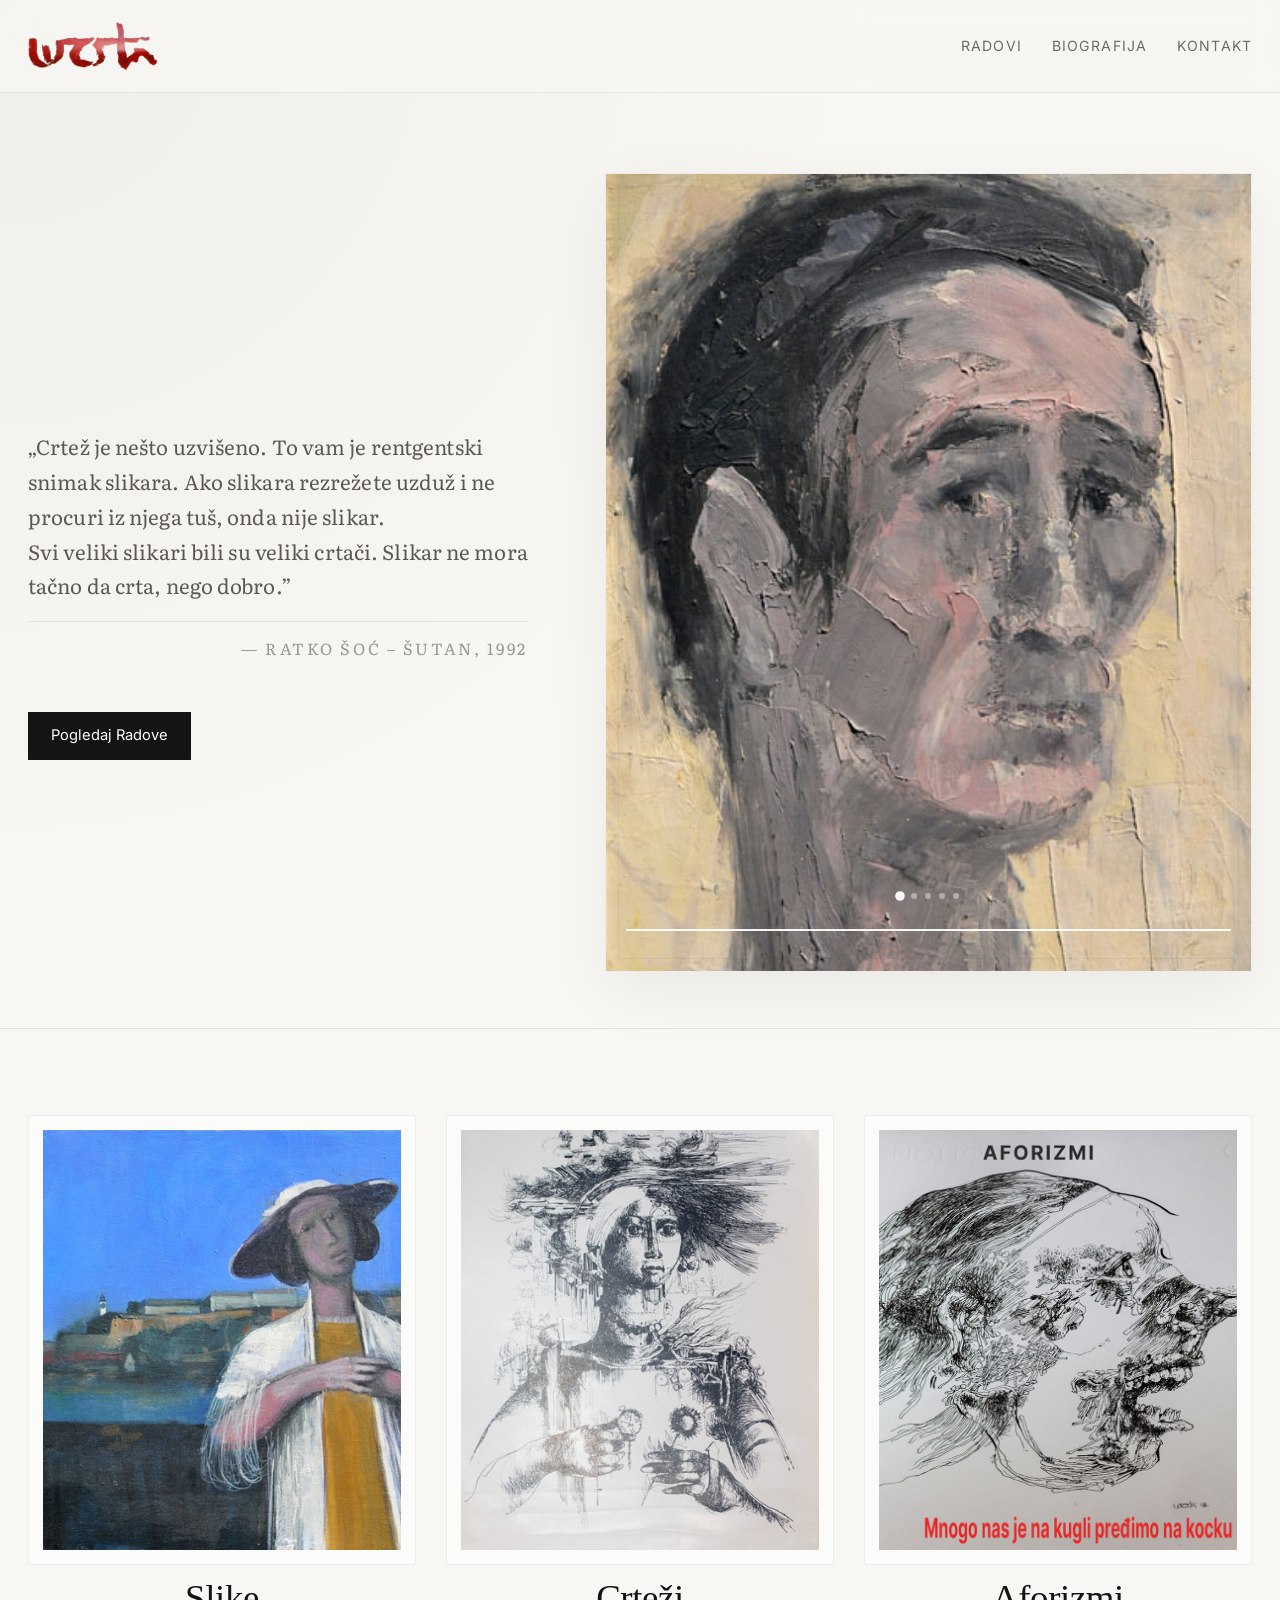
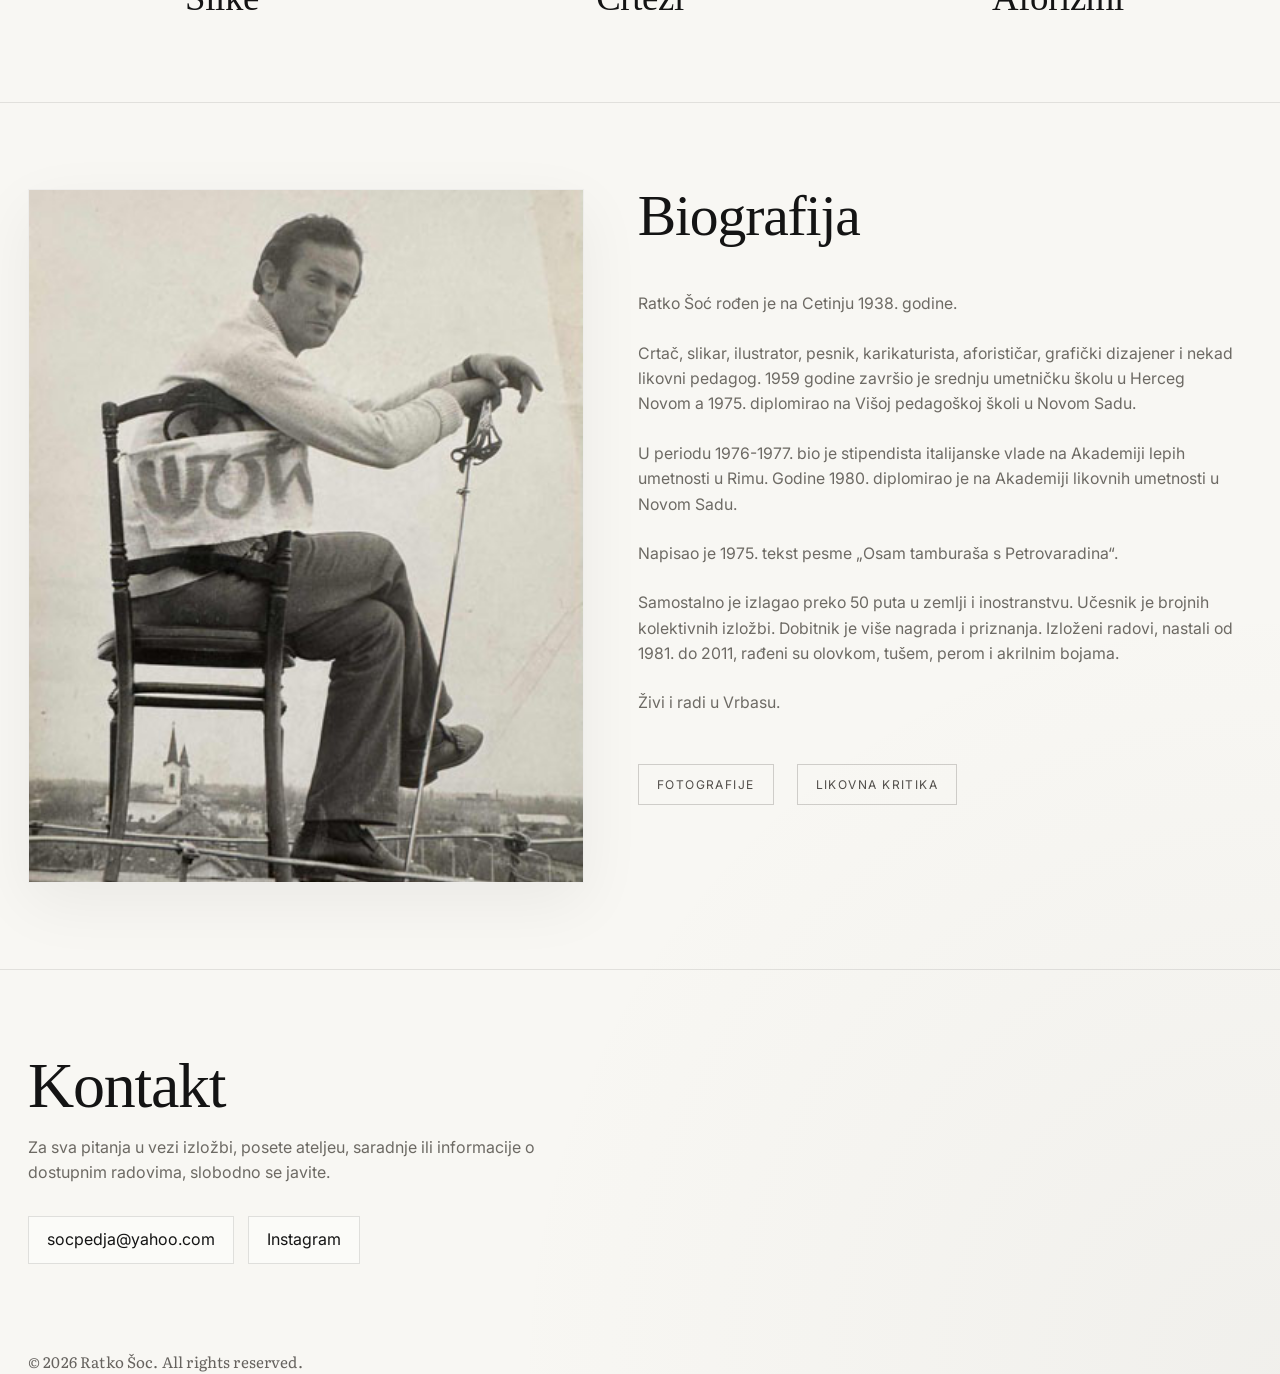
==== index.html @ 657dc5d2 "initial website upload" ====
<!DOCTYPE html>
<html lang="en">
<head>
  <meta charset="UTF-8" />
  <meta name="viewport" content="width=device-width, initial-scale=1.0" />
  <title>Ratko Šoc — Painter</title>
  <meta name="description" content="Official portfolio website for painter Ratko Šoc." />
  <link rel="preconnect" href="https://fonts.googleapis.com">
  <link rel="preconnect" href="https://fonts.gstatic.com" crossorigin>
  <link href="https://fonts.googleapis.com/css2?family=Cormorant+Garamond:wght@400;500;600&family=Inter:wght@400;500;600&display=swap" rel="stylesheet">
  <link href="https://fonts.googleapis.com/css2?family=Literata:wght@400;500&display=swap" rel="stylesheet">
  <link rel="stylesheet" href="style.css" />
</head>
<body>
  <header class="site-header">
    <div class="container header-inner">
      <a href="index.html#home" class="brand brand-signature" aria-label="Ratko Šoc home">
        <img src="images/sutan potpis.png" alt="Ratko Šoc signature" class="signature-mark" />
      </a>
<!-- 
      <button class="nav-toggle" type="button" aria-expanded="false" aria-controls="site-nav">
        Radovi
      </button>  proveriti ovo ispod pa ako se ne svidja vratiti na ovo-->

<button class="nav-toggle works-toggle" type="button" aria-expanded="false" aria-controls="mobile-works-panel">
  Pogledaj radove
</button>

<nav class="nav" id="site-nav">
  <a href="#works">Radovi</a>
  <a href="#about">Biografija</a>
  <!-- <a href="#exhibitions">Izložbe</a> -->
  <a href="#contact">Kontakt</a>
</nav>

<div class="mobile-works-panel" id="mobile-works-panel" aria-hidden="true">
  <a href="paintings.html">Slike</a>
  <a href="drawings.html">Crteži</a>
  <a href="aforizmi.html">Aforizmi</a>
</div>
    </div>
  </header>

  <main>
    <section class="hero" id="home">
      <div class="container hero-grid">
        <div class="hero-copy">
          <!-- <span class="eyebrow">Official website</span> -->
          <!-- <h1>Paintings shaped by memory, silence, and inner tension.</h1> -->
          <!-- <p>
            A curated presentation of selected works moving between painting, drawing, and aphoristic expression.
          </p> -->
          <blockquote class="artist-quote">
        <p>
          „Crtež je nešto uzvišeno. To vam je rentgentski snimak slikara. Ako slikara
          rezrežete uzduž i ne procuri iz njega tuš, onda nije slikar. </p>
          <p class="quote-margin">Svi veliki
          slikari bili su veliki crtači. Slikar ne mora tačno da crta, nego dobro.” 
        </p>
        <footer>— Ratko Šoć – Šutan, 1992</footer>
      </blockquote>
          <div class="hero-actions">
            <a class="button" href="#works">Pogledaj Radove</a>
            <!-- <a class="button-secondary" href="#about">Biografija</a> -->
          </div>
        </div>

        <figure class="hero-figure hero-carousel">
          <div class="hero-carousel-track">
            <div class="hero-slide active">
              <img src="images/thumbs/platno/ratko-soc-autoportret-thumbs.jpg" alt="Painting by Ratko Šoc 1" />
            </div>
            <div class="hero-slide">
              <img src="images/thumbs/platno/ratko-soc-akordi-thumbs.jpg" alt="Painting by Ratko Šoc 2" />
            </div>
            <div class="hero-slide">
              <img src="images/thumbs/platno/ratko-soc-neznam-naziv-thumbs.jpg" alt="Painting by Ratko Šoc 3" />
            </div>
            <div class="hero-slide">
              <img src="images/thumbs/platno/ratko-soc-mislilac-thumbs.jpg" alt="Painting by Ratko Šoc 4" />
            </div>
            <div class="hero-slide">
              <img src="images/thumbs/platno/ratko-soc-osam-tamburasa-triptih-thumbs.jpg" alt="Painting by Ratko Šoc 5" />
            </div>
          </div>

          <div class="hero-progress">
            <div class="hero-progress-bar" id="heroProgress"></div>
          </div>

          <div class="hero-dots">
            <button class="hero-dot active" type="button" data-slide="0" aria-label="Go to slide 1"></button>
            <button class="hero-dot" type="button" data-slide="1" aria-label="Go to slide 2"></button>
            <button class="hero-dot" type="button" data-slide="2" aria-label="Go to slide 3"></button>
            <button class="hero-dot" type="button" data-slide="3" aria-label="Go to slide 4"></button>
            <button class="hero-dot" type="button" data-slide="4" aria-label="Go to slide 5"></button>
          </div>

          <!-- <figcaption class="hero-caption">
            <span>Featured works</span>
            <span>Oil on canvas</span>
          </figcaption> -->
        </figure>
      </div>
    </section>

    <section class="section" id="works">
      <div class="container">
        <!-- <div class="section-head">
          <h2>Works</h2>
          <p>
            Three distinct sections of the artist’s practice, each opening into its own dedicated gallery.
          </p>
        </div> -->

        <div class="entry-grid">
          <a class="entry-card" href="paintings.html">
            <div class="entry-media">
              <img src="images/thumbs/platno/ratko-soc-skazaljke-stare-thumbs.jpg" alt="Paintings by Ratko Šoc" />
            </div>
            <div class="entry-meta">
              <h3>Slike</h3>
              <!-- <span>pogledaj</span> -->
            </div>
          </a>

          <a class="entry-card" href="drawings.html">
            <div class="entry-media">
              <img src="images/thumbs/crtezi/ratko-soc-crtezi25-thumbs.jpg" alt="Drawings by Ratko Šoc" />
            </div>
            <div class="entry-meta">
              <h3>Crteži</h3>
              <!-- <span>Open gallery</span> -->
            </div>
          </a>

          <a class="entry-card" href="aforizmi.html">
            <div class="entry-media">
              <img src="images/aforizmi-main.jpg" alt="Aforizmi by Ratko Šoc" />
            </div>
            <div class="entry-meta">
              <h3>Aforizmi</h3>
              <!-- <span>Open gallery</span> -->
            </div>
          </a>

        
        </div>
      </div>
    </section>

    <section class="section" id="about">
      <div class="container about-grid">
        <div class="about-image">
          <img src="images/thumbs/fotografije/ratko-soc-zgrada-thumbs.jpg" alt="Representative work by Ratko Šoc" />
        </div>

        <div class="about-copy">
          <h2>Biografija</h2>
          <p>
           Ratko Šoć rođen je na Cetinju 1938. godine. 
          </p>
          <p>
            Crtač, slikar, ilustrator, pesnik, karikaturista, aforističar, grafički dizajener i nekad likovni pedagog. 1959 godine završio je srednju umetničku školu u Herceg Novom a 1975. diplomirao na Višoj pedagoškoj školi u Novom Sadu.
          </p>
          <p>
            U periodu 1976-1977. bio je stipendista italijanske vlade na Akademiji lepih umetnosti u Rimu. Godine 1980. diplomirao je na Akademiji likovnih umetnosti u Novom Sadu.
          </p>
          <p>
Napisao je 1975. tekst pesme „Osam tamburaša s Petrovaradina“.
          </p>
          <p>
            Samostalno je izlagao preko 50 puta u zemlji i inostranstvu. Učesnik je brojnih kolektivnih izložbi. Dobitnik je više nagrada i priznanja. 
Izloženi radovi, nastali od 1981. do 2011, rađeni su olovkom, tušem, perom i akrilnim bojama.

          </p>
          <p>
            Živi i radi u Vrbasu.
          </p>
            <div class="about-actions">
  <a href="fotografije.html" class="btn-ghost">Fotografije</a>
  <button class="btn-ghost" id="openKritika">Likovna kritika</button>
</div>
      </div>
        </div>
      
    </section>

    <!-- <section class="section" id="exhibitions">
      <div class="container list-grid">
        <div class="list-block">
          <h3>Exhibitions</h3>
          <div class="list-item">
            <strong>Solo Exhibition Title</strong>
            <span>Belgrade, 2024</span>
          </div>
          <div class="list-item">
            <strong>Group Exhibition Title</strong>
            <span>Novi Sad, 2023</span>
          </div>
          <div class="list-item">
            <strong>Selected Presentation</strong>
            <span>Podgorica, 2022</span>
          </div>
        </div>

        <div class="list-block">
          <h3>Collections / Notes</h3>
          <div class="list-item">
            <strong>Private Collections</strong>
            <span>Add cities or countries here</span>
          </div>
          <div class="list-item">
            <strong>Publications</strong>
            <span>Add catalogues or press here</span>
          </div>
          <div class="list-item">
            <strong>Representation</strong>
            <span>Add gallery if applicable</span>
          </div>
        </div>
      </div>
    </section> -->

    <section class="section" id="contact">
      <div class="container">
        <div class="contact-box">
          <h2>Kontakt</h2>
          <p>
        Za sva pitanja u vezi izložbi, posete ateljeu, saradnje ili informacije o dostupnim radovima, slobodno se javite.
          </p>

          <div class="contact-links">
            <a href="mailto:socpedja@yahoo.com">socpedja@yahoo.com</a>
            <a href="https://instagram.com/" target="_blank" rel="noreferrer">Instagram</a>
          </div>
        </div>
      </div>
    </section>
  </main>

  <footer class="site-footer">
    <div class="container">
      © <span id="year"></span> Ratko Šoc. All rights reserved.
    </div>
  </footer>
<!-- LIKOVNA KRITIKA POPUP -->
   <div class="kritika-overlay" id="kritikaOverlay">
  <div class="kritika-modal">
    <button class="kritika-close" id="closeKritika">Zatvori</button>

    <div class="kritika-content">
  
      <blockquote class="kritika-quote">
        <h2>Oaza figuralne umetnosti</h2>
        <p>
          Povodom pedeset godina stvaralaštva slikara i crtača Ratka Šoća izašla je monografija i u novembru bila priređena njegova retrospektiva u Galeriji Doma vojske u Beogradu.
        </p>
        <p>
          Šoć jedan od onih crnogorskih barbanogenija koji su osvojili Beograd i Evropu vulkanskom maštom i osećanjem za likovnost. Rođen na Cetinju 1938.godine,završio Akademiju likovnih umetnosti u Novom Sadu,ali se nije poveo za trivijalnim u urbanom. Slikajući a još pre crtajući unutrašnju istoriju čoveka, njegovo rvanje sa smrću, Šoćove vizije sumarno obuhvataju ljudsku istoiju kao apokaliptičku i eshatološku.
        </p>
        <p>
          Sasvim drugačije od savremena holivudske estetike koja je osvojila i svetsku fantastičnu umetnost, njegove slike su ispovest jednog usamljenika,Robinzona u Panonskom moru, u pustoši i otuđenosti ovoga vremena.
        </p>
        <p>
          Zato što, kako bi Pikaso rekao, slika jer nosi sunce u stomaku, Šoć nije grozni likovni sudija, već i poeta koji poznaje čari nage žene, lepotu ptice i snenog pogleda. U njemu se bore anđeo i demon,a rezultat te borbe za ljudsko srce su njegove slike i crteži.
        </p>
        <footer>— Dejan Đorić, likovni kritičar. Beograd 2009.</footer>
      </blockquote>
    </div>
  </div>
</div>

  <script src="app.js"></script>

</body>
</html>
---- style.css ----
:root {
  --bg: #f8f7f3;
  --text: #141414;
  --muted: #6d6a64;
  --line: rgba(20, 20, 20, 0.1);
  --soft: #efede7;
  --max: 1240px;
  --transition: 320ms ease;
  --shadow-soft: 0 20px 60px rgba(0, 0, 0, 0.06);
}

* {
  box-sizing: border-box;
  margin: 0;
  padding: 0;
}

html {
  scroll-behavior: smooth;
}

body {
  font-family: 'Inter', sans-serif;
  background:
    radial-gradient(circle at top left, rgba(180, 173, 158, 0.12), transparent 28%),
    radial-gradient(circle at bottom right, rgba(120, 120, 120, 0.06), transparent 24%),
    var(--bg);
  color: var(--text);
  line-height: 1.6;
  -webkit-font-smoothing: antialiased;
  text-rendering: optimizeLegibility;
}

img {
  max-width: 100%;
  display: block;
}

button,
a {
  color: inherit;
}

a {
  text-decoration: none;
}

.container {
  width: min(var(--max), calc(100% - 56px));
  margin: 0 auto;
}

.site-header {
  position: sticky;
  top: 0;
  z-index: 100;
  background: rgba(248, 247, 243, 0.78);
  backdrop-filter: blur(14px);
  border-bottom: 1px solid rgba(20, 20, 20, 0.08);
}

.header-inner {
  min-height: 92px;
  display: flex;
  align-items: center;
  justify-content: space-between;
  gap: 28px;
}

.brand {
  display: inline-flex;
  align-items: center;
  min-height: 56px;
}

.brand-signature {
  padding: 6px 0;
}

.signature-mark {
  height: 48px;
  width: auto;
  object-fit: contain;
  mix-blend-mode: multiply;
  filter: contrast(1.02) saturate(0.95);
  transition: transform var(--transition), opacity var(--transition);
}

.brand:hover .signature-mark,
.brand:focus-visible .signature-mark {
  transform: translateY(-1px);
  opacity: 0.92;
}

.nav-toggle {
  display: none;
  border: 0;
  background: transparent;
  font-size: 0.98rem;
  cursor: pointer;
  color: var(--text);
  letter-spacing: 0.06em;
  text-transform: uppercase;
}

.nav {
  display: flex;
  align-items: center;
  gap: 30px;
}

.nav a {
  position: relative;
  font-size: 0.88rem;
  color: var(--muted);
  letter-spacing: 0.08em;
  text-transform: uppercase;
  transition: color var(--transition);
}

.nav a::after {
  content: "";
  position: absolute;
  left: 0;
  bottom: -8px;
  width: 100%;
  height: 1px;
  background: var(--text);
  transform: scaleX(0);
  transform-origin: left;
  transition: transform var(--transition);
}

.nav a:hover,
.nav a:focus-visible,
.nav a.is-current {
  color: var(--text);
}

.nav a:hover::after,
.nav a:focus-visible::after,
.nav a.is-current::after {
  transform: scaleX(1);
}

.hero {
  padding: 80px 0 56px;
}

.hero-grid {
  display: grid;
  grid-template-columns: minmax(0, 0.95fr) minmax(0, 1.2fr);
  gap: 64px;
  align-items: center;
}

.hero-copy {
  max-width: 500px;
 
}

.eyebrow {
  display: inline-block;
  font-size: 0.78rem;
  text-transform: uppercase;
  letter-spacing: 0.18em;
  color: var(--muted);
  margin-bottom: 22px;
}

h1,
h2,
h3 {
  font-family: 'Playfair Display', serif;
  font-weight: 500;
  line-height: 0.95;
  letter-spacing: -0.02em;
}

h1 {
  font-size: clamp(3.3rem, 7vw, 6rem);
  margin-bottom: 26px;
}

.hero-copy .artist-quote p  {
  font-family: 'Literata', serif;
  color: rgba(40, 36, 32, 0.75);
  line-height: 1.7;
}

.hero-actions {
  display: flex;
  gap: 14px;
  flex-wrap: wrap;
}

.button,
.button-secondary {
  display: inline-flex;
  align-items: center;
  justify-content: center;
  min-height: 48px;
  padding: 0 22px;
  border: 1px solid var(--text);
  font-size: 0.92rem;
  transition: all var(--transition);
  cursor: pointer;
}

.button {
  background: var(--text);
  color: #fff;
}

.button:hover,
.button:focus-visible {
  transform: translateY(-2px);
  box-shadow: var(--shadow-soft);
  background: #262626;
  border-color: #262626;
}

.button-secondary {
  background: transparent;
  color: var(--text);
  border-color: rgba(20, 20, 20, 0.16);
}

.button-secondary:hover,
.button-secondary:focus-visible {
  transform: translateY(-2px);
  border-color: var(--text);
  background: rgba(255, 255, 255, 0.55);
}

.hero-figure {
  position: relative;
  background: rgba(255, 255, 255, 0.56);
  padding: 20px;
  box-shadow: var(--shadow-soft);
  border: 1px solid rgba(20, 20, 20, 0.06);
}

.hero-figure::before {
  content: "";
  position: absolute;
  inset: 12px;
  border: 1px solid rgba(20, 20, 20, 0.05);
  pointer-events: none;
  z-index: 2;
}

.hero-carousel {
  overflow: hidden;
}

.hero-carousel-track {
  position: relative;
  width: 100%;
  aspect-ratio: 4 / 5;
  background: #f3f0ea;
}

.hero-slide {
  position: absolute;
  inset: 0;
  opacity: 0;
  z-index: 0;
  pointer-events: none;
  transition: opacity 1200ms ease;
}

.hero-slide.active {
  opacity: 1;
  z-index: 1;
  pointer-events: auto;
}

.hero-slide img {
  width: 100%;
  height: 100%;
  object-fit: cover;
  transform: scale(1);
}

@keyframes heroKenBurns {
  from { transform: scale(1); }
  to { transform: scale(1.08); }
}

.hero-dots {
  position: absolute;
  left: 50%;
  bottom: 72px;
  transform: translateX(-50%);
  display: flex;
  gap: 8px;
  z-index: 3;
}

.hero-dot {
  width: 6px;
  height: 6px;
  border-radius: 50%;
  border: none;
  background: rgba(255, 255, 255, 0.4);
  cursor: pointer;
  transition: all 300ms ease;
}

.hero-dot.active {
  background: rgba(255, 255, 255, 0.95);
  transform: scale(1.6);
}

.hero-progress {
  position: absolute;
  left: 20px;
  right: 20px;
  bottom: 40px;
  height: 2px;
  background: rgba(255, 255, 255, 0.22);
  z-index: 3;
  overflow: hidden;
}

.hero-progress-bar {
  height: 100%;
  width: 0%;
  background: rgba(255, 255, 255, 0.92);
}

.hero-caption {
  display: flex;
  justify-content: space-between;
  gap: 16px;
  padding-top: 14px;
  font-size: 0.84rem;
  color: var(--muted);
  letter-spacing: 0.04em;
}

.section {
  padding: 86px 0;
  border-top: 1px solid var(--line);
}

.section-head {
  display: flex;
  align-items: end;
  justify-content: space-between;
  gap: 24px;
  margin-bottom: 34px;
}

.section-head h2 {
  font-size: clamp(2.6rem, 4vw, 3.8rem);
}

.section-head p {
  max-width: 46ch;
  color: var(--muted);
  font-size: 0.97rem;
}

.entry-grid {
  display: grid;
  grid-template-columns: repeat(3, 1fr);
  gap: 30px;
}

.entry-card {
  display: block;
}

.entry-media {
  overflow: hidden;
  background: rgba(255, 255, 255, 0.54);
  margin-bottom: 16px;
  padding: 14px;
  border: 1px solid rgba(20, 20, 20, 0.06);
  transition: transform var(--transition), box-shadow var(--transition);
  
}
.entry-media img {
  width: 100%;
  height: 420px;
  object-fit: cover;
  transition: transform 700ms ease;
}

.entry-card:hover .entry-media,
.entry-card:focus-visible .entry-media {
  transform: translateY(-4px);
  box-shadow: var(--shadow-soft);
}

.entry-card:hover .entry-media img,
.entry-card:focus-visible .entry-media img {
  transform: scale(1.035);
}

.entry-meta {
  display: flex;
  flex-direction: column;     /* stack text */
  align-items: center;        /* center horizontally */
  justify-content: center;
  text-align: center;         /* center text */
}

.entry-meta h3 {
  font-size: 2.3rem;
  margin: 0;
  letter-spacing: -0.01em;
}

.entry-meta span {
  color: var(--muted);
  font-size: 0.92rem;
}

.about-grid {
  display: grid;
  grid-template-columns: 0.95fr 1.05fr;
  gap: 54px;
  align-items: start;
}

.about-image {
  background: rgba(255, 255, 255, 0.56);
  /* padding: 20px; */
  box-shadow: var(--shadow-soft);
  border: 1px solid rgba(20, 20, 20, 0.06);
}

.about-image img {
  width: 100%;
  aspect-ratio: 4 / 5;
  object-fit: cover;
}

.about-copy {
  display: flex;
  flex-direction: column;
}

.about-copy h2 {
  font-size: clamp(2.8rem, 4.5vw, 4.2rem);
  margin-bottom: 3rem;
}

.about-copy p {
  color: var(--muted);
  max-width: 60ch;
  margin-bottom: 1.5rem;
  font-size: 0.99rem;
}


.list-grid {
  display: grid;
  grid-template-columns: 1fr 1fr;
  gap: 42px;
}

.list-block h3 {
  font-size: 2rem;
  margin-bottom: 20px;
}

.list-item {
  padding: 17px 0;
  border-bottom: 1px solid var(--line);
  color: var(--muted);
  display: flex;
  justify-content: space-between;
  gap: 18px;
  font-size: 0.94rem;
}

.list-item strong {
  color: var(--text);
  font-weight: 500;
}

.contact-box {
  max-width: 760px;
}

.contact-box h2 {
  font-size: clamp(2.8rem, 5vw, 4.7rem);
  margin-bottom: 18px;
}

.contact-box p {
  color: var(--muted);
  font-size: 1rem;
  margin-bottom: 30px;
  max-width: 52ch;
}

.contact-links {
  display: flex;
  flex-wrap: wrap;
  gap: 14px;
}

.contact-links a {
  min-height: 48px;
  display: inline-flex;
  align-items: center;
  padding: 0 18px;
  border: 1px solid rgba(20, 20, 20, 0.12);
  background: rgba(255, 255, 255, 0.42);
  transition: border-color var(--transition), transform var(--transition), background var(--transition);
}

.contact-links a:hover {
  border-color: var(--text);
  background: rgba(255, 255, 255, 0.8);
  transform: translateY(-2px);
}

.subhero {
  padding: 72px 0 24px;
}

.subhero-inner h1 {
  margin-bottom: 18px;
}

.gallery-section {
  padding-top: 34px;
}

.gallery-grid {
  display: grid;
  grid-template-columns: repeat(3, 1fr);
  gap: 26px;
}

.gallery-card {
  border: 0;
  background: transparent;
  cursor: pointer;
  padding: 0;
}

.gallery-card img {
  width: 100%;
  height: 420px;
  object-fit: cover;
  background: rgba(255, 255, 255, 0.56);
  padding: 14px;
  border: 1px solid rgba(20, 20, 20, 0.06);
  transition: transform var(--transition), box-shadow var(--transition);
}

.gallery-card:hover img,
.gallery-card:focus-visible img {
  transform: translateY(-4px);
  box-shadow: var(--shadow-soft);
}

/* MINIMAL GALLERY LIGHTBOX */

.lightbox {
  position: fixed;
  inset: 0;
  background: rgba(248, 247, 243, 0.985);
  display: none;
  align-items: center;
  justify-content: center;
  z-index: 999;
  padding: 36px 24px 24px;
}

.lightbox.active {
  display: flex;
}

.gallery-lightbox-minimal {
  background: rgba(248, 247, 243, 0.985);
}

.gallery-minimal-stage {
  width: min(1400px, 100%);
  height: 100%;
  display: grid;
  grid-template-columns: 90px minmax(0, 1fr) 90px;
  align-items: center;
  gap: 18px;
}

.gallery-minimal-figure-wrap {
  display: flex;
  flex-direction: column;
  align-items: center;
  justify-content: center;
  min-width: 0;
}

.gallery-minimal-figure {
  width: 100%;
  display: flex;
  align-items: center;
  justify-content: center;
}

.gallery-minimal-figure img,
#galleryLightboxImage {
  max-width: 100%;
  max-height: 78vh;
  width: auto;
  height: auto;
  object-fit: contain;
  box-shadow: 0 18px 60px rgba(0, 0, 0, 0.06);
}

.gallery-minimal-meta {
  margin-top: 18px;
  display: flex;
  align-items: center;
  justify-content: center;
  flex-wrap: wrap;
  gap: 10px;
  color: var(--muted);
  font-size: 0.9rem;
  letter-spacing: 0.03em;
  text-align: center;
}

.gallery-meta-title,
#galleryLightboxTitle {
  color: var(--text);
  font-family: 'Cormorant Garamond', serif;
  font-size: 1.4rem;
  line-height: 1;
}

.gallery-meta-year,
.gallery-meta-technique,
.gallery-meta-sep,
#galleryLightboxYear,
#galleryLightboxTechnique {
  color: var(--muted);
}

.gallery-nav {
  border: none;
  background: transparent;
  color: var(--muted);
  font-size: 0.82rem;
  letter-spacing: 0.14em;
  text-transform: uppercase;
  cursor: pointer;
  transition: color var(--transition), transform var(--transition), opacity var(--transition);
  align-self: center;
  justify-self: center;
  opacity: 0.7;
}

.gallery-nav:hover,
.gallery-nav:focus-visible {
  color: var(--text);
  opacity: 1;
  transform: translateY(-1px);
}

.lightbox-close.minimal-close,
.minimal-close {
  position: absolute;
  top: 18px;
  right: 18px;
  border: none;
  background: transparent;
  color: var(--muted);
  font-size: 0.82rem;
  letter-spacing: 0.14em;
  text-transform: uppercase;
  padding: 0;
  min-height: auto;
  cursor: pointer;
}

.lightbox-close.minimal-close:hover,
.lightbox-close.minimal-close:focus-visible,
.minimal-close:hover,
.minimal-close:focus-visible {
  color: var(--text);
  transform: none;
}

/* fallback for old lightbox controls */
.lightbox-controls {
  display: flex;
  gap: 10px;
  margin-top: 20px;
  flex-wrap: wrap;
}

.lightbox-btn,
.lightbox-close {
  border: 1px solid rgba(20, 20, 20, 0.12);
  background: rgba(255, 255, 255, 0.9);
  color: var(--text);
  min-height: 44px;
  padding: 0 16px;
  cursor: pointer;
  transition: border-color var(--transition), transform var(--transition);
}

.lightbox-btn:hover,
.lightbox-close:hover {
  border-color: var(--text);
  transform: translateY(-1px);
}

.site-footer {
  font-family: 'Literata', serif;
  font-size: 0.95rem;
  letter-spacing: 0.01em;
  color: rgba(40, 36, 32, 0.7);
}

@media (max-width: 1024px) {
  .hero-grid,
  .about-grid,
  .list-grid {
    grid-template-columns: 1fr;
  }

  .entry-grid,
  .gallery-grid {
    grid-template-columns: repeat(2, 1fr);
  }
}

@media (max-width: 900px) {
  .gallery-minimal-stage {
    grid-template-columns: 1fr;
    gap: 14px;
  }

  .gallery-nav {
    font-size: 0.78rem;
    letter-spacing: 0.12em;
  }

  .gallery-nav-prev {
    order: 2;
  }

  .gallery-minimal-figure-wrap {
    order: 1;
  }

  .gallery-nav-next {
    order: 3;
  }

  .gallery-minimal-figure img,
  #galleryLightboxImage {
    max-height: 68vh;
  }

  .gallery-minimal-meta {
    margin-top: 16px;
    gap: 8px;
  }

  .gallery-meta-title,
  #galleryLightboxTitle {
    width: 100%;
    font-size: 1.25rem;
  }
}

@media (max-width: 720px) {
  .container {
    width: min(var(--max), calc(100% - 28px));
  }

  .header-inner {
    min-height: 78px;
    align-items: center;
  }

  .signature-mark {
    height: 36px;
  }

  .nav-toggle {
    display: inline-flex;
  }

  .nav {
    position: absolute;
    left: 14px;
    right: 14px;
    top: calc(100% + 10px);
    background: rgba(248, 247, 243, 0.98);
    border: 1px solid rgba(20, 20, 20, 0.08);
    padding: 16px;
    display: none;
    flex-direction: column;
    align-items: flex-start;
    gap: 14px;
    box-shadow: var(--shadow-soft);
  }

  .nav.open {
    display: flex;
  }

  .hero {
    padding-top: 42px;
  }

  .hero-dots {
    bottom: 68px;
  }

  .hero-progress {
    left: 20px;
    right: 20px;
    bottom: 38px;
  }

  .entry-grid,
  .gallery-grid {
    grid-template-columns: 1fr;
  }

  .section-head,
  .hero-caption,
  .list-item,
  .gallery-detail-item,
  .entry-meta {
    flex-direction: column;
    align-items: flex-start;
  }

  .entry-media img,
  .gallery-card img {
    height: auto;
    aspect-ratio: 4 / 5;
  }

  .gallery-minimal-meta {
    flex-direction: column;
    gap: 6px;
  }

  .gallery-meta-sep {
    display: none;
  }
}
/*artist-quote*/
.artist-quote {
  margin: 44px 0 50px;
  max-width: 620px;
  position: relative;
  padding-left: 0;

  opacity: 0;
  transform: translateY(28px);
  animation: quoteReveal 1.4s cubic-bezier(0.22, 1, 0.36, 1) forwards;
  animation-delay: 0.4s;
}



/* main quote */
.artist-quote p {
  margin: 0;
  font-family: 'Literata', serif;
  font-size: clamp(20px, 1.6vw, 26px);
  line-height: 1.6;
  letter-spacing: 0.005em;
  color: rgba(20, 20, 20, 0.9);
  text-wrap: pretty;
}

/* author */
.artist-quote footer {
   font-family: 'Literata', serif;
  margin-top: 18px;
  padding-top: 14px;
  font-size: 1rem;
  letter-spacing: 0.16em;
  text-transform: uppercase;
  color: rgba(20, 20, 20, 0.42);

  border-top: 1px solid rgba(20, 20, 20, 0.08);

  display: block;
  width: 100%;
 
  text-align: right;
}

.quote-margin {
  margin:1000px;
}

/* animations */
@keyframes quoteReveal {
  0% {
    opacity: 0;
    transform: translateY(28px);
  }
  100% {
    opacity: 1;
    transform: translateY(0);
  }
}



/*quote mobile*/
@media (max-width: 720px) {
  .artist-quote {
    max-width: 100%;
    padding-left: 18px;
    margin: 28px 0 34px;
  }

  .artist-quote::after {
    font-size: 56px;
    top: -18px;
    left: -6px;
  }

  .artist-quote p {
    font-size: 19px;
    line-height: 1.5;
  }

  .artist-quote footer {
    margin-top: 14px;
    font-size: 10px;
    letter-spacing: 0.12em;
  }
}

/* AFORIZMI PAGE */
.aforizmi-page {
  background-color: #d8d3cb;
  color: #2f2a25;
  font-family: 'Inter', sans-serif;
  overflow-x: hidden;
  position: relative;
  min-height: 100vh;
}

.aforizmi-page .site-header {
  background: rgba(216, 211, 203, 0.82);
}

.aforizmi-bg-texture,
.aforizmi-bg-vignette,
.aforizmi-bg-soften {
  position: fixed;
  inset: 0;
  pointer-events: none;
}

.aforizmi-bg-texture {
  inset: -60px;
  z-index: 0;
  background:
    linear-gradient(rgba(255,255,255,0.72), rgba(255,255,255,0.72)),
    url("images/tekstura.jpg") center center / cover no-repeat;
  transform: translate3d(0, 0, 0) scale(1.08);
  will-change: transform;
}

.aforizmi-bg-vignette {
  z-index: 0;
  background: radial-gradient(circle at center, rgba(255,255,255,0) 45%, rgba(0,0,0,0.14) 100%);
  opacity: 0.42;
}

.aforizmi-bg-soften {
  z-index: 0;
  background:
    linear-gradient(rgba(255,255,255,0.06) 1px, transparent 1px),
    linear-gradient(90deg, rgba(0,0,0,0.02) 1px, transparent 1px);
  background-size: 6px 6px;
  opacity: 0.08;
  mix-blend-mode: multiply;
}

.aforizmi-main {
  position: relative;
  z-index: 1;
}

.aforizmi-hero {
  min-height: 48vh;
  display: flex;
  align-items: center;
  justify-content: center;
  text-align: center;
  padding: 72px 0 36px;
  border-top: 0;
}

.aforizmi-hero h1 {
  margin-bottom: 16px;
  font-family: 'Playfair Display', serif;
  font-size: clamp(34px, 5vw, 58px);
  font-weight: 600;
  line-height: 1.08;
  letter-spacing: 0.08em;
  color: #2b2926;
  text-shadow: 0 1px 0 rgba(255,255,255,0.4);
}

.aforizmi-hero p {
  max-width: 42ch;
  margin: 0 auto;
  font-size: 16px;
  line-height: 1.9;
  color: rgba(47, 42, 37, 0.72);
}

.aforizmi-list {
  padding-top: 10px;
  border-top: 0;
}

.aforizmi-item {
  display: flex;
  justify-content: center;
  padding: 22px 0 56px;
}

.aforizmi-paper-wrap {
  position: relative;
  width: 100%;
  display: flex;
  justify-content: center;
  opacity: 0;
  transform: translateY(40px);
  transition: opacity 900ms ease, transform 900ms ease;
}

.aforizmi-paper-wrap.visible {
  opacity: 1;
  transform: translateY(0);
}

.aforizmi-paper-wrap.r1 { --paper-rotate: -0.8deg; }
.aforizmi-paper-wrap.r2 { --paper-rotate: 0.9deg; }
.aforizmi-paper-wrap.r3 { --paper-rotate: -0.45deg; }
.aforizmi-paper-wrap.r4 { --paper-rotate: 0.7deg; }
.aforizmi-paper-wrap.r5 { --paper-rotate: -0.9deg; }
.aforizmi-paper-wrap.r6 { --paper-rotate: 0.55deg; }

.aforizmi-paper {
  position: relative;
  width: 100%;
  transform: rotate(var(--paper-rotate, 0deg));
  background:
    linear-gradient(180deg, rgba(255,255,255,0.78), rgba(255,255,255,0.36)),
    rgba(249, 245, 237, 0.82);
  border: 1px solid rgba(75, 61, 47, 0.06);
  border-radius: 2px;
  backdrop-filter: blur(1.2px);
  overflow: hidden;
  box-shadow:
    0 2px 4px rgba(0,0,0,0.04),
    0 14px 30px rgba(0,0,0,0.12),
    0 28px 50px rgba(0,0,0,0.10);
  transition: transform 350ms ease, box-shadow 350ms ease;
}

.aforizmi-paper:hover {
  transform: rotate(var(--paper-rotate, 0deg)) translateY(-3px);
  box-shadow:
    0 4px 8px rgba(0,0,0,0.05),
    0 18px 34px rgba(0,0,0,0.14),
    0 34px 58px rgba(0,0,0,0.11);
}

.aforizmi-paper-shadow {
  position: absolute;
  left: 6%;
  right: 6%;
  bottom: -18px;
  height: 32px;
  z-index: -1;
  background: radial-gradient(ellipse at center, rgba(0,0,0,0.16) 0%, rgba(0,0,0,0.06) 45%, rgba(0,0,0,0.00) 75%);
  filter: blur(10px);
  transform: scaleX(0.92);
}

.aforizmi-paper::before {
  content: "";
  position: absolute;
  inset: 0;
  pointer-events: none;
  background:
    linear-gradient(rgba(0,0,0,0.012) 1px, transparent 1px),
    linear-gradient(90deg, rgba(0,0,0,0.010) 1px, transparent 1px);
  background-size: 4px 4px;
  opacity: 0.15;
  transform: scale(1.01);
}

.aforizmi-paper::after {
  content: "";
  position: absolute;
  inset: 0;
  pointer-events: none;
  background: radial-gradient(circle at center, rgba(0,0,0,0) 78%, rgba(0,0,0,0.08) 100%);
  mix-blend-mode: multiply;
  opacity: 0.35;
}

.aforizmi-line {
  position: absolute;
  top: 34px;
  left: 58px;
  width: 72px;
  height: 1px;
  background: rgba(0,0,0,0.16);
  z-index: 2;
}

.aforizmi-tape {
  position: absolute;
  width: 118px;
  height: 34px;
  top: -14px;
  left: 50%;
  z-index: 3;
  background: linear-gradient(180deg, rgba(255,255,255,0.54), rgba(239,228,194,0.40));
  border-left: 1px solid rgba(255,255,255,0.20);
  border-right: 1px solid rgba(0,0,0,0.04);
  box-shadow: 0 1px 2px rgba(0,0,0,0.05), 0 0 0 1px rgba(255,255,255,0.08) inset;
  opacity: 0.94;
  backdrop-filter: blur(1px);
}

.aforizmi-tape::before {
  content: "";
  position: absolute;
  inset: 0;
  background:
    linear-gradient(90deg, rgba(255,255,255,0.10), rgba(255,255,255,0.02)),
    linear-gradient(rgba(0,0,0,0.025) 1px, transparent 1px);
  background-size: auto, 4px 4px;
  opacity: 0.38;
}

.aforizmi-tape.left { left: 24%; transform: translateX(-50%) rotate(-3deg); width: 108px; }
.aforizmi-tape.right { left: 74%; transform: translateX(-50%) rotate(2.8deg); width: 112px; }
.aforizmi-tape.center { left: 50%; transform: translateX(-50%) rotate(-1deg); }

.aforizmi-content { position: relative; z-index: 2; }
.aforizmi-text {
  margin: 20px 0 34px;
  font-family: 'Cormorant Garamond', serif;
  font-size: clamp(26px, 3.3vw, 35px);
  line-height: 1.82;
  max-width: 32ch;
  color: #2d2924;
  text-wrap: balance;
}

.aforizmi-author {
  display: block;
  max-width: 32ch;
  font-size: 14px;
  letter-spacing: 0.16em;
  text-transform: uppercase;
  color: rgba(47, 42, 37, 0.62);
}

.aforizmi-paper.paper-a { max-width: 820px; padding: 86px 58px 66px; }
.aforizmi-paper.paper-b { max-width: 690px; padding: 98px 52px 74px; }
.aforizmi-paper.paper-c { max-width: 760px; padding: 72px 62px 94px; }
.aforizmi-paper.paper-d { max-width: 640px; padding: 106px 50px 68px; }
.aforizmi-paper.paper-e { max-width: 850px; padding: 78px 68px 80px; }
.aforizmi-paper.paper-f { max-width: 720px; padding: 90px 56px 100px; }

.aforizmi-paper.align-left .aforizmi-text,
.aforizmi-paper.align-left .aforizmi-author { margin-left: 0; margin-right: auto; text-align: left; }
.aforizmi-paper.align-center .aforizmi-text,
.aforizmi-paper.align-center .aforizmi-author { margin-left: auto; margin-right: auto; text-align: center; }
.aforizmi-paper.signature-right .aforizmi-author { margin-left: auto; margin-right: 0; text-align: right; }
.aforizmi-paper.signature-left .aforizmi-author { margin-left: 0; margin-right: auto; text-align: left; }
.aforizmi-paper.tight .aforizmi-text { max-width: 28ch; }
.aforizmi-paper.airy .aforizmi-text { max-width: 34ch; }

.aforizmi-brush {
  position: absolute;
  right: -20px;
  bottom: 22px;
  width: 168px;
  height: 40px;
  z-index: 1;
  background: linear-gradient(90deg, rgba(121,93,58,0.00) 0%, rgba(121,93,58,0.03) 22%, rgba(121,93,58,0.07) 52%, rgba(121,93,58,0.04) 80%, rgba(121,93,58,0.00) 100%);
  transform: rotate(-5deg);
  border-radius: 60% 40% 55% 45% / 60% 38% 62% 40%;
  filter: blur(0.5px);
  opacity: 0.72;
}

@media (max-width: 768px) {
  .aforizmi-bg-texture { inset: -20px; transform: translate3d(0, 0, 0) scale(1.03); }
  .aforizmi-hero { min-height: 36vh; padding-top: 48px; }
  .aforizmi-item { padding: 18px 0 42px; }
  .paper-a, .paper-b, .paper-c, .paper-d, .paper-e, .aforizmi-paper.paper-f { max-width: 100%; padding-left: 26px; padding-right: 26px; }
  .aforizmi-paper.paper-a { padding-top: 66px; padding-bottom: 48px; }
  .aforizmi-paper.paper-b { padding-top: 76px; padding-bottom: 58px; }
  .aforizmi-paper.paper-c { padding-top: 58px; padding-bottom: 70px; }
  .aforizmi-paper.paper-d { padding-top: 82px; padding-bottom: 52px; }
  .aforizmi-paper.paper-e { padding-top: 62px; padding-bottom: 60px; }
  .aforizmi-paper.paper-f { padding-top: 72px; padding-bottom: 74px; }
  .aforizmi-line { left: 26px; width: 54px; }
  .aforizmi-text, .aforizmi-author { max-width: 100%; }
  .aforizmi-tape, .aforizmi-tape.left, .aforizmi-tape.right, .aforizmi-tape.center { width: 94px; height: 28px; top: -12px; left: 50%; transform: translateX(-50%) rotate(-1deg); }
  .aforizmi-brush { width: 126px; height: 32px; right: -16px; bottom: 18px; }
  .aforizmi-paper-shadow { left: 4%; right: 4%; height: 24px; bottom: -14px; }
}

/* FIX: header na aforizmi strani */
body.aforizmi-page .site-header {

   background: rgba(248, 247, 243, 0.92);
  backdrop-filter: blur(14px);
  border-bottom: 1px solid rgba(20, 20, 20, 0.08);
}

/* aforizmi font */




/* aforizmi font */
body.aforizmi-page .aforizmi-text {
  font-family: 'Literata', serif;
  font-weight: 400;
}

body.aforizmi-page .aforizmi-author {
  font-family: 'Inter', sans-serif;
  letter-spacing: 0.18em;
}


/* AFORIZMI HEADER REFINEMENT */
body.aforizmi-page .site-header {
  background: rgba(248, 247, 243, 0.88);
  backdrop-filter: blur(12px);
  border-bottom: 1px solid rgba(20, 20, 20, 0.08);
  transition: box-shadow 300ms ease, background 300ms ease;
}

body.aforizmi-page.scrolled .site-header {
  background: rgba(248, 247, 243, 0.92);
  box-shadow:
    0 2px 6px rgba(0, 0, 0, 0.04),
    0 14px 34px rgba(0, 0, 0, 0.10);
}

body.aforizmi-page .site-header .nav {
  gap: 28px;
}

body.aforizmi-page .site-header .nav a {
  font-family: 'Inter', sans-serif;
  font-size: 13px;
  font-weight: 500;
  letter-spacing: 0.12em;
  text-transform: uppercase;
  color: rgba(40, 36, 32, 0.78);
  opacity: 0.78;
  transition: color 200ms ease, opacity 200ms ease, letter-spacing 200ms ease;
}

body.aforizmi-page .site-header .nav a:hover,
body.aforizmi-page .site-header .nav a:focus-visible,
body.aforizmi-page .site-header .nav a.is-current {
  color: rgba(40, 36, 32, 1);
  opacity: 1;
}

body.aforizmi-page .signature-mark {
  opacity: 0.9;
}

body.aforizmi-page .brand:hover .signature-mark,
body.aforizmi-page .brand:focus-visible .signature-mark {
  opacity: 1;
}

/* =========================
   ABOUT BUTTONS
========================= */

.about-actions {
  margin-top: 24px;
  display: flex;
  justify-content: flex-start; /* 👉 pomera desno */
  gap: 23px;
  
}

.btn-ghost {
  display: inline-block;
  padding: 10px 18px;
  font-family: 'Inter', sans-serif;
  font-size: 12px;
  letter-spacing: 0.12em;
  text-transform: uppercase;
  color: rgba(40, 36, 32, 0.8);
  border: 1px solid rgba(40, 36, 32, 0.2);
  background: transparent;
  cursor: pointer;
  transition: all 200ms ease;
}

.btn-ghost:hover {
  background: rgba(40, 36, 32, 0.05);
  border-color: rgba(40, 36, 32, 0.4);
  color: rgba(40, 36, 32, 1);
}

/* =========================
   KRITIKA POPUP
========================= */

/* =========================
   KRITIKA POPUP
========================= */

.kritika-overlay {
  position: fixed;
  inset: 0;
  background: rgba(17, 17, 17, 0.42);
  display: none;
  align-items: center;
  justify-content: center;
  padding: 32px;
  z-index: 999;
}

.kritika-overlay.active {
  display: flex;
}

.kritika-modal {
  position: relative;
  width: min(70vw, 980px);
  max-height: 82vh;
  overflow-y: auto;
  padding: 56px 64px;
  border: 1px solid rgba(40, 36, 32, 0.08);
  background:
    linear-gradient(rgba(250, 247, 241, 0.94), rgba(250, 247, 241, 0.94)),
    url("images/tekstura.jpg") center center / cover no-repeat;
  box-shadow:
    0 12px 30px rgba(0, 0, 0, 0.12),
    0 30px 70px rgba(0, 0, 0, 0.18);
  color: #2a2723;
}

.kritika-modal::before {
  content: "";
  position: absolute;
  inset: 16px;
  border: 1px solid rgba(40, 36, 32, 0.06);
  pointer-events: none;
}

.kritika-close {
  position: absolute;
  top: 22px;
  right: 26px;

  font-family: 'Inter', sans-serif;
  font-size: 11px;
  letter-spacing: 0.18em;
  text-transform: uppercase;

  color: rgba(40, 36, 32, 0.6);

  background: none;
  border: none;
  cursor: pointer;

  transition: all 200ms ease;
}

.kritika-close:hover,
.kritika-close:focus-visible {
  color: rgba(40, 36, 32, 1);
}

.kritika-content {
  max-width: 680px;
  margin: 0 auto;
}

.kritika-content h2 {
  margin: 0 0 22px;
  font-family: 'Cormorant Garamond', serif;
  font-size: clamp(2.2rem, 4vw, 3.2rem);
  font-weight: 500;
  line-height: 1;
  letter-spacing: -0.02em;
  color: #1f1b18;
}

.kritika-content p {
  margin: 0 0 20px;
  font-family: 'Literata', serif;
  font-size: 1.1rem;      /* 👉 povećano */
  line-height: 2;         /* 👉 više vazduha */
  letter-spacing: 0.01em;
  color: rgba(42, 39, 35, 0.92);
}

.kritika-content p:last-child {
  margin-bottom: 0;
}

.kritika-quote footer {
  text-align: right;
   font-family: 'Literata', serif;
   font-size: 1.2rem;
   color: rgba(42, 39, 35, 0.92);
}

@media (max-width: 900px) {
  .kritika-overlay {
    padding: 18px;
  }

  .kritika-modal {
    width: min(100vw - 36px, 900px);
    max-height: 86vh;
    padding: 44px 28px 34px;
  }

  .kritika-content {
    max-width: 100%;
  }

  .kritika-content h2 {
    margin-bottom: 18px;
  }

  .kritika-content p {
    font-size: 1rem;
    line-height: 1.82;
  }
}

/* =========================================
   RESPONSIVE REWORK — TABLET + MOBILE
   DODAJ NA SAM KRAJ style.css
========================================= */

/* TABLET */
@media (max-width: 1024px) {
  .hero {
    padding: 56px 0 40px;
  }

  .hero-grid,
  .about-grid {
    grid-template-columns: 1fr;
    gap: 36px;
  }

  .hero-copy {
    max-width: 100%;
  }

  .hero-figure {
    max-width: 760px;
    width: 100%;
    margin: 0 auto;
  }

  .about-image {
    max-width: 760px;
    width: 100%;
    margin: 0 auto;
  }

  .about-copy {
    max-width: 760px;
    width: 100%;
    margin: 0 auto;
  }

  .entry-grid,
  .gallery-grid {
    grid-template-columns: repeat(2, minmax(0, 1fr));
    gap: 24px;
  }

  .entry-media img,
  .gallery-card img {
    height: auto;
    aspect-ratio: 4 / 5;
  }

  .section {
    padding: 72px 0;
  }

  .about-copy h2,
  .contact-box h2 {
    margin-bottom: 2rem;
  }

  .kritika-modal {
    width: min(86vw, 900px);
    padding: 44px 36px 34px;
  }
}

/* PHONE + SMALL TABLET */
@media (max-width: 767px) {
  html, body {
    overflow-x: hidden;
  }

  body.menu-open {
    overflow: hidden;
  }

  .container {
    width: min(var(--max), calc(100% - 24px));
  }

  .site-header {
    background: rgba(248, 247, 243, 0.96);
  }

  .header-inner {
    min-height: 72px;
    gap: 16px;
    position: relative;
  }

  .brand {
    position: relative;
    z-index: 120;
  }

  .signature-mark {
    height: 34px;
  }

  /* pravi hamburger */
  .nav-toggle {
    width: 46px;
    height: 46px;
    display: inline-flex;
    align-items: center;
    justify-content: center;
    flex-direction: column;
    gap: 5px;
    padding: 0;
    border: 1px solid rgba(20, 20, 20, 0.12);
    background: rgba(255, 255, 255, 0.6);
    border-radius: 999px;
    cursor: pointer;
    z-index: 120;
    flex-shrink: 0;
  }

  .nav-toggle span {
    width: 18px;
    height: 1.5px;
    background: var(--text);
    display: block;
    transition: transform 220ms ease, opacity 220ms ease;
  }

  .nav-toggle.is-open span:nth-child(1) {
    transform: translateY(6.5px) rotate(45deg);
  }

  .nav-toggle.is-open span:nth-child(2) {
    opacity: 0;
  }

  .nav-toggle.is-open span:nth-child(3) {
    transform: translateY(-6.5px) rotate(-45deg);
  }

  .nav {
    position: fixed;
    top: 72px;
    left: 12px;
    right: 12px;
    background: rgba(248, 247, 243, 0.98);
    border: 1px solid rgba(20, 20, 20, 0.08);
    box-shadow: var(--shadow-soft);
    padding: 18px 18px 20px;
    display: none;
    flex-direction: column;
    align-items: stretch;
    gap: 4px;
    z-index: 110;
  }

  .nav.open {
    display: flex;
  }

  .nav a {
    font-size: 0.82rem;
    padding: 10px 0;
    color: var(--text);
  }

  .nav a::after {
    display: none;
  }

  /* mobilni raspored sekcija */
  main {
    display: flex;
    flex-direction: column;
  }

  .hero {
    display: none;
  }

  #about {
    order: 1;
    border-top: 0;
    padding-top: 34px;
  }

  #works {
    order: 2;
  }

  #contact {
    order: 3;
  }

  .section {
    padding: 56px 0;
  }

  .about-grid {
    grid-template-columns: 1fr;
    gap: 24px;
  }

  .about-image {
    order: 1;
  }

  .about-copy {
    order: 2;
  }

  .about-copy h2 {
    font-size: clamp(2.2rem, 9vw, 3rem);
    margin-bottom: 1.4rem;
  }

  .about-copy p {
    font-size: 0.98rem;
    line-height: 1.75;
    margin-bottom: 1rem;
  }

  .about-actions {
    margin-top: 20px;
    gap: 12px;
    flex-wrap: wrap;
  }

  .btn-ghost {
    width: 100%;
    text-align: center;
    padding: 12px 16px;
    font-size: 11px;
  }

  .entry-grid,
  .gallery-grid {
    grid-template-columns: 1fr;
    gap: 22px;
  }

  .entry-media {
    margin-bottom: 12px;
    padding: 12px;
  }

  .entry-meta {
    align-items: center;
    text-align: center;
  }

  .entry-meta h3 {
    font-size: 2rem;
  }

  .entry-media img,
  .gallery-card img {
    height: auto;
    aspect-ratio: 4 / 5;
  }

  .contact-box h2 {
    font-size: clamp(2.2rem, 10vw, 3.2rem);
    margin-bottom: 14px;
  }

  .contact-box p {
    font-size: 0.98rem;
    line-height: 1.75;
    margin-bottom: 22px;
  }

  .contact-links {
    flex-direction: column;
    align-items: stretch;
  }

  .contact-links a {
    width: 100%;
    justify-content: center;
  }

  .site-footer {
    padding: 24px 0 28px;
    text-align: center;
    font-size: 0.88rem;
  }

  /* popup kritika na telefonu */
  .kritika-overlay {
    padding: 10px;
  }

  .kritika-modal {
    width: calc(100vw - 20px);
    max-height: 88vh;
    padding: 48px 18px 24px;
  }

  .kritika-modal::before {
    inset: 10px;
  }

  .kritika-close {
    top: 14px;
    right: 16px;
    font-size: 10px;
    letter-spacing: 0.14em;
  }

  .kritika-content h2 {
    font-size: clamp(1.9rem, 9vw, 2.5rem);
    line-height: 1.05;
    margin-bottom: 16px;
  }

  .kritika-content p {
    font-size: 1rem;
    line-height: 1.8;
    margin-bottom: 16px;
  }

  .kritika-quote footer {
    font-size: 1rem;
    line-height: 1.5;
    margin-top: 10px;
  }

  /* galerija lightbox mobilni */
  .lightbox {
    padding: 52px 12px 16px;
  }

  .gallery-minimal-stage {
    grid-template-columns: 1fr;
    gap: 12px;
  }

  .gallery-minimal-figure img,
  #galleryLightboxImage {
      max-height: 70vh;
  transition: opacity 140ms ease;
  }

  .gallery-minimal-meta {
    margin-top: 14px;
    flex-direction: column;
    gap: 5px;
  }

  .gallery-meta-title,
  #galleryLightboxTitle {
    width: 100%;
    font-size: 1.2rem;
  }

  .gallery-meta-sep {
    display: none;
  }

  .gallery-nav {
    font-size: 0.72rem;
    letter-spacing: 0.1em;
  }

  .gallery-nav-prev {
    order: 2;
  }

  .gallery-minimal-figure-wrap {
    order: 1;
  }

  .gallery-nav-next {
    order: 3;
  }

}


/* BAS MALI TELEFONI */
@media (max-width: 420px) {
  .container {
    width: min(var(--max), calc(100% - 18px));
  }

  #about {
    padding-top: 24px;
  }

  .section {
    padding: 46px 0;
  }

  .entry-meta h3 {
    font-size: 1.8rem;
  }

  .about-copy p,
  .contact-box p,
  .kritika-content p {
    font-size: 0.96rem;
  }

  .kritika-modal {
    padding: 44px 16px 22px;
  }
}

/* dodatno sakrivanje za male telefone */
@media (max-width: 767px) {
  .hero {
    display: none !important;
  }
}

@media (max-width: 480px) {
  #about .about-copy h2 {
    display: none;
  }

  #about {
    padding-top: 20px;
  }
}
/* =========================================
   MOBILE WORKS BUTTON INSTEAD OF HAMBURGER
========================================= */

@media (max-width: 767px) {
  .nav-toggle.works-toggle {
    width: auto;
    height: 42px;
    display: inline-flex;
    align-items: center;
    justify-content: center;
    padding: 0 16px;
    border: 1px solid rgba(20, 20, 20, 0.14);
    border-radius: 999px;
    background: rgba(255, 255, 255, 0.72);
    font-family: 'Inter', sans-serif;
    font-size: 0.74rem;
    letter-spacing: 0.12em;
    text-transform: uppercase;
    color: rgba(20, 20, 20, 0.88);
    cursor: pointer;
    transition: all 220ms ease;
  }

  .nav-toggle.works-toggle:hover,
  .nav-toggle.works-toggle:focus-visible {
    background: rgba(255, 255, 255, 0.92);
    border-color: rgba(20, 20, 20, 0.22);
    transform: translateY(-1px);
  }

  .nav-toggle.works-toggle.is-open {
    background: rgba(20, 20, 20, 0.92);
    color: #fff;
    border-color: rgba(20, 20, 20, 0.92);
  }

  .nav-toggle.works-toggle span {
    display: none !important;
  }

  .nav {
    position: fixed;
    top: 72px;
    left: 12px;
    right: 12px;
    display: none;
    flex-direction: column;
    gap: 0;
    padding: 10px 14px;
    background: rgba(248, 247, 243, 0.98);
    border: 1px solid rgba(20, 20, 20, 0.08);
    box-shadow: 0 18px 50px rgba(0, 0, 0, 0.08);
    z-index: 110;
  }

  .nav.open {
    display: flex;
  }

  .nav a {
    display: block;
    width: 100%;
    padding: 14px 4px;
    font-size: 0.8rem;
    letter-spacing: 0.1em;
    text-transform: uppercase;
    color: rgba(20, 20, 20, 0.9);
    border-bottom: 1px solid rgba(20, 20, 20, 0.06);
  }

  .nav a:last-child {
    border-bottom: none;
  }

  .nav a::after {
    display: none;
  }
}

/* =========================================
   MOBILE WORKS PANEL
========================================= */

@media (min-width: 768px) {
  .mobile-works-panel {
    display: none !important;
  }

  .nav-toggle.works-toggle {
    display: none !important;
  }
}

@media (max-width: 767px) {
  body.menu-open {
    overflow: hidden;
  }

  .site-header {
    background: rgba(248, 247, 243, 0.96);
  }

  .header-inner {
    position: relative;
    min-height: 72px;
    gap: 16px;
  }

  .signature-mark {
    height: 34px;
  }

  /* desktop nav sakrij samo na mobilnom */
  .nav {
    display: none !important;
  }

  /* lepo dugme */
  .nav-toggle.works-toggle {
    display: inline-flex;
    align-items: center;
    justify-content: center;
    min-height: 42px;
    padding: 0 16px;
    border: 1px solid rgba(20, 20, 20, 0.14);
    border-radius: 999px;
    background: rgba(255, 255, 255, 0.74);
    font-family: 'Inter', sans-serif;
    font-size: 0.74rem;
    letter-spacing: 0.12em;
    text-transform: uppercase;
    color: rgba(20, 20, 20, 0.88);
    cursor: pointer;
    transition: all 220ms ease;
    white-space: nowrap;
  }

  .nav-toggle.works-toggle:hover,
  .nav-toggle.works-toggle:focus-visible {
    background: rgba(255, 255, 255, 0.92);
    border-color: rgba(20, 20, 20, 0.22);
    transform: translateY(-1px);
  }

  .nav-toggle.works-toggle.is-open {
    background: rgba(20, 20, 20, 0.92);
    color: #fff;
    border-color: rgba(20, 20, 20, 0.92);
  }

  /* panel */
  .mobile-works-panel {
    position: fixed;
    top: 72px;
    left: 12px;
    right: 12px;
    display: none;
    flex-direction: column;
    gap: 0;
    padding: 10px 14px;
    background: rgba(248, 247, 243, 0.98);
    border: 1px solid rgba(20, 20, 20, 0.08);
    box-shadow: 0 18px 50px rgba(0, 0, 0, 0.08);
    z-index: 110;
  }

  .mobile-works-panel.open {
    display: flex;
  }

  .mobile-works-panel a {
    display: block;
    width: 100%;
    padding: 14px 4px;
    font-size: 0.8rem;
    letter-spacing: 0.1em;
    text-transform: uppercase;
    color: rgba(20, 20, 20, 0.9);
    border-bottom: 1px solid rgba(20, 20, 20, 0.06);
  }

  .mobile-works-panel a:last-child {
    border-bottom: none;
  }
}

/* =========================================
   MOBILE CLEANUP
========================================= */

@media (max-width: 767px) {
  /* sakrij naslov Biografija */
  #about .about-copy h2 {
    display: none;
  }

  /* sakrij naslov Kontakt */
  #contact h2 {
    display: none;
  }

  /* malo zategni spacing kad nema naslova */
  #about {
    padding-top: 24px;
  }

  #contact .contact-box p {
    margin-bottom: 18px;
  }
}

/* baš mali telefoni */
@media (max-width: 480px) {
  #about {
    padding-top: 18px;
  }

  #contact {
    padding-top: 40px;
  }
}

/* =========================================
   LIKOVNA KRITIKA FULL WIDTH NA MOBILNOM
========================================= */

@media (max-width: 767px) {
  .kritika-overlay {
    padding: 0;
  }

  .kritika-modal {
    width: 100vw;
    max-width: 100vw;
    min-height: 100vh;
    max-height: 100vh;
    border: none;
    padding: 52px 18px 24px;
    overflow-y: auto;
  }

  .kritika-modal::before {
    display: none;
  }

  .kritika-content {
    max-width: 100%;
    margin: 0;
  }

  .kritika-content h2 {
    font-size: clamp(1.9rem, 9vw, 2.5rem);
    line-height: 1.05;
    margin-bottom: 16px;
  }

  .kritika-content p {
    font-size: 1rem;
    line-height: 1.8;
    margin-bottom: 16px;
  }

  .kritika-quote footer {
    font-size: 1rem;
    line-height: 1.5;
    margin-top: 10px;
  }

  .kritika-close {
    top: 14px;
    right: 16px;
    z-index: 2;
  }
}

/* =========================================
   GALLERY MOBILE SYSTEM (ALL PAGES)
========================================= */

@media (max-width: 767px) {

  /* ukloni "hero" deo galerije */
  .gallery-subhero {
    display: none;
  }

  /* fallback ako nisi dodao klasu */
  .subhero {
    display: none;
  }

  /* grid → jedna kolona */
  .gallery-grid {
    grid-template-columns: 1fr;
    gap: 16px;
  }

  /* slike čistije */
  .gallery-card img {
    width: 100%;
    height: auto;
    aspect-ratio: auto;
    padding: 10px;
  }

  /* malo manje margine oko sekcije */
  .gallery-section {
    padding-top: 20px;
  }

  .section {
    padding: 40px 0;
  }
}

/* =========================================
   LIGHTBOX MOBILE IMPROVEMENT
========================================= */

@media (max-width: 767px) {

  .lightbox {
    padding: 60px 10px 20px;
  }

  .gallery-minimal-stage {
    grid-template-columns: 1fr;
    gap: 10px;
  }

  /* slika veća */
  .gallery-minimal-figure img,
  #galleryLightboxImage {
    max-height: 70vh;
  }

  /* meta ispod slike */
  .gallery-minimal-meta {
    flex-direction: column;
    gap: 6px;
    margin-top: 12px;
  }

  .gallery-meta-title {
    font-size: 1.2rem;
  }

  /* sakrij / separator */
  .gallery-meta-sep {
    display: none;
  }

  /* navigacija ispod slike */
  .gallery-nav {
    font-size: 0.72rem;
    letter-spacing: 0.1em;
  }

  .gallery-nav-prev {
    order: 2;
  }

  .gallery-minimal-figure-wrap {
    order: 1;
  }

  .gallery-nav-next {
    order: 3;
  }
}

/* =========================================
   HIDE NAV BUTTONS ON MOBILE (LIGHTBOX)
========================================= */

@media (max-width: 767px) {
  .gallery-nav {
    display: none !important;
  }
}

/* =========================================
   GALLERY MOBILE HEADER + LIGHTBOX POLISH
========================================= */

.gallery-lightbox-minimal {
  opacity: 0;
  transition: opacity 240ms ease;
}

.gallery-lightbox-minimal.active {
  opacity: 1;
}

.gallery-minimal-figure {
  position: relative;
}

.gallery-tap-zone {
  position: absolute;
  top: 0;
  bottom: 0;
  width: 26%;
  z-index: 2;
  background: transparent;
  border: 0;
  padding: 0;
  cursor: pointer;
}

.gallery-tap-zone-left {
  left: 0;
}

.gallery-tap-zone-right {
  right: 0;
}

@media (min-width: 768px) {
  .gallery-home-link {
    display: none !important;
  }

  .gallery-tap-zone {
    display: none;
  }
}

@media (max-width: 767px) {
  /* galerijske stranice: nema menu/dropdown */
  body[data-gallery-page] .nav {
    display: none !important;
  }

  body[data-gallery-page] .header-inner {
    min-height: 72px;
    gap: 16px;
  }

  body[data-gallery-page] .signature-mark {
    height: 34px;
  }

  body[data-gallery-page] .gallery-home-link {
    display: inline-flex;
    align-items: center;
    justify-content: center;
    min-height: 40px;
    padding: 0 14px;
    border: 1px solid rgba(20, 20, 20, 0.14);
    border-radius: 999px;
    background: rgba(255, 255, 255, 0.74);
    font-family: 'Inter', sans-serif;
    font-size: 0.72rem;
    letter-spacing: 0.12em;
    text-transform: uppercase;
    color: rgba(20, 20, 20, 0.88);
    white-space: nowrap;
    transition: all 220ms ease;
  }

  body[data-gallery-page] .gallery-home-link:hover,
  body[data-gallery-page] .gallery-home-link:focus-visible {
    background: rgba(255, 255, 255, 0.92);
    border-color: rgba(20, 20, 20, 0.22);
    transform: translateY(-1px);
  }

  /* stari menu button sakrij na galerijama */
  body[data-gallery-page] .nav-toggle:not(.gallery-home-link) {
    display: none !important;
  }

  /* lightbox mobilni */
  .lightbox {
    padding: 54px 10px 18px;
  }

  .gallery-minimal-stage {
    grid-template-columns: 1fr;
    gap: 10px;
  }

  .gallery-minimal-figure img,
  #galleryLightboxImage {
    max-height: 70vh;
    transition: opacity 220ms ease;
  }

  .gallery-minimal-meta {
    flex-direction: column;
    gap: 6px;
    margin-top: 12px;
  }

  .gallery-meta-title,
  #galleryLightboxTitle {
    font-size: 1.2rem;
    width: 100%;
  }

  .gallery-meta-sep {
    display: none;
  }

  .gallery-nav {
    display: none !important;
  }

  .gallery-tap-zone {
    display: block;
  }
}

@media (max-width: 767px) {
  body[data-gallery-page] .gallery-home-link {
    width: auto !important;
    height: auto !important;
    min-height: 40px;
    padding: 0 14px;
    border-radius: 999px;
  }

  body[data-gallery-page] .gallery-home-link::before,
  body[data-gallery-page] .gallery-home-link::after {
    display: none !important;
    content: none !important;
  }
}

@media (max-width: 767px) {
  body[data-gallery-page] .gallery-home-link,
  body.aforizmi-page .gallery-home-link {
    all: unset;
    display: inline-flex;
    align-items: center;
    justify-content: center;
    min-height: 40px;
    padding: 0 14px;
    border: 1px solid rgba(20, 20, 20, 0.14);
    border-radius: 999px;
    background: rgba(255, 255, 255, 0.74);
    font-family: 'Inter', sans-serif;
    font-size: 0.72rem;
    letter-spacing: 0.12em;
    text-transform: uppercase;
    color: rgba(20, 20, 20, 0.88);
    white-space: nowrap;
    cursor: pointer;
    transition: all 220ms ease;
  }

  body[data-gallery-page] .gallery-home-link:hover,
  body[data-gallery-page] .gallery-home-link:focus-visible,
  body.aforizmi-page .gallery-home-link:hover,
  body.aforizmi-page .gallery-home-link:focus-visible {
    background: rgba(255, 255, 255, 0.92);
    border-color: rgba(20, 20, 20, 0.22);
    transform: translateY(-1px);
  }

  body[data-gallery-page] .gallery-home-link::before,
  body[data-gallery-page] .gallery-home-link::after,
  body.aforizmi-page .gallery-home-link::before,
  body.aforizmi-page .gallery-home-link::after {
    content: none !important;
    display: none !important;
  }
}
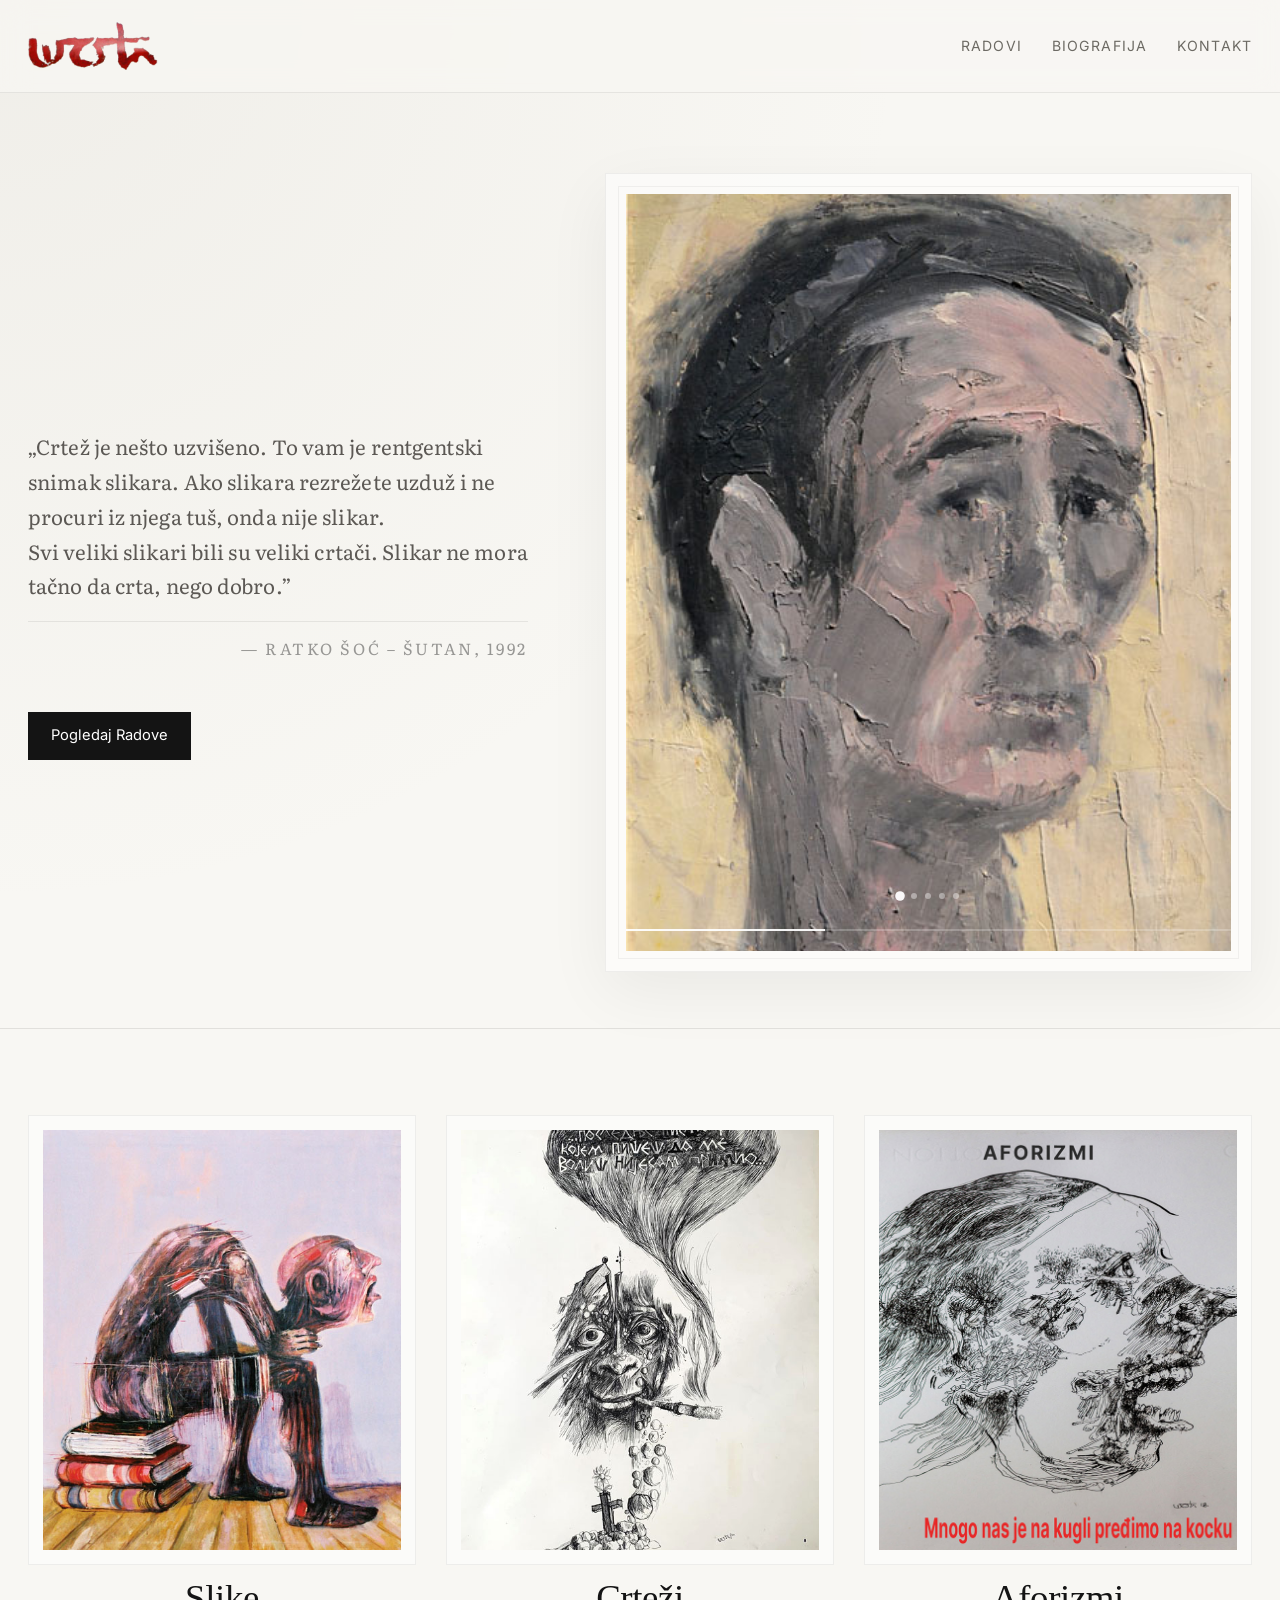
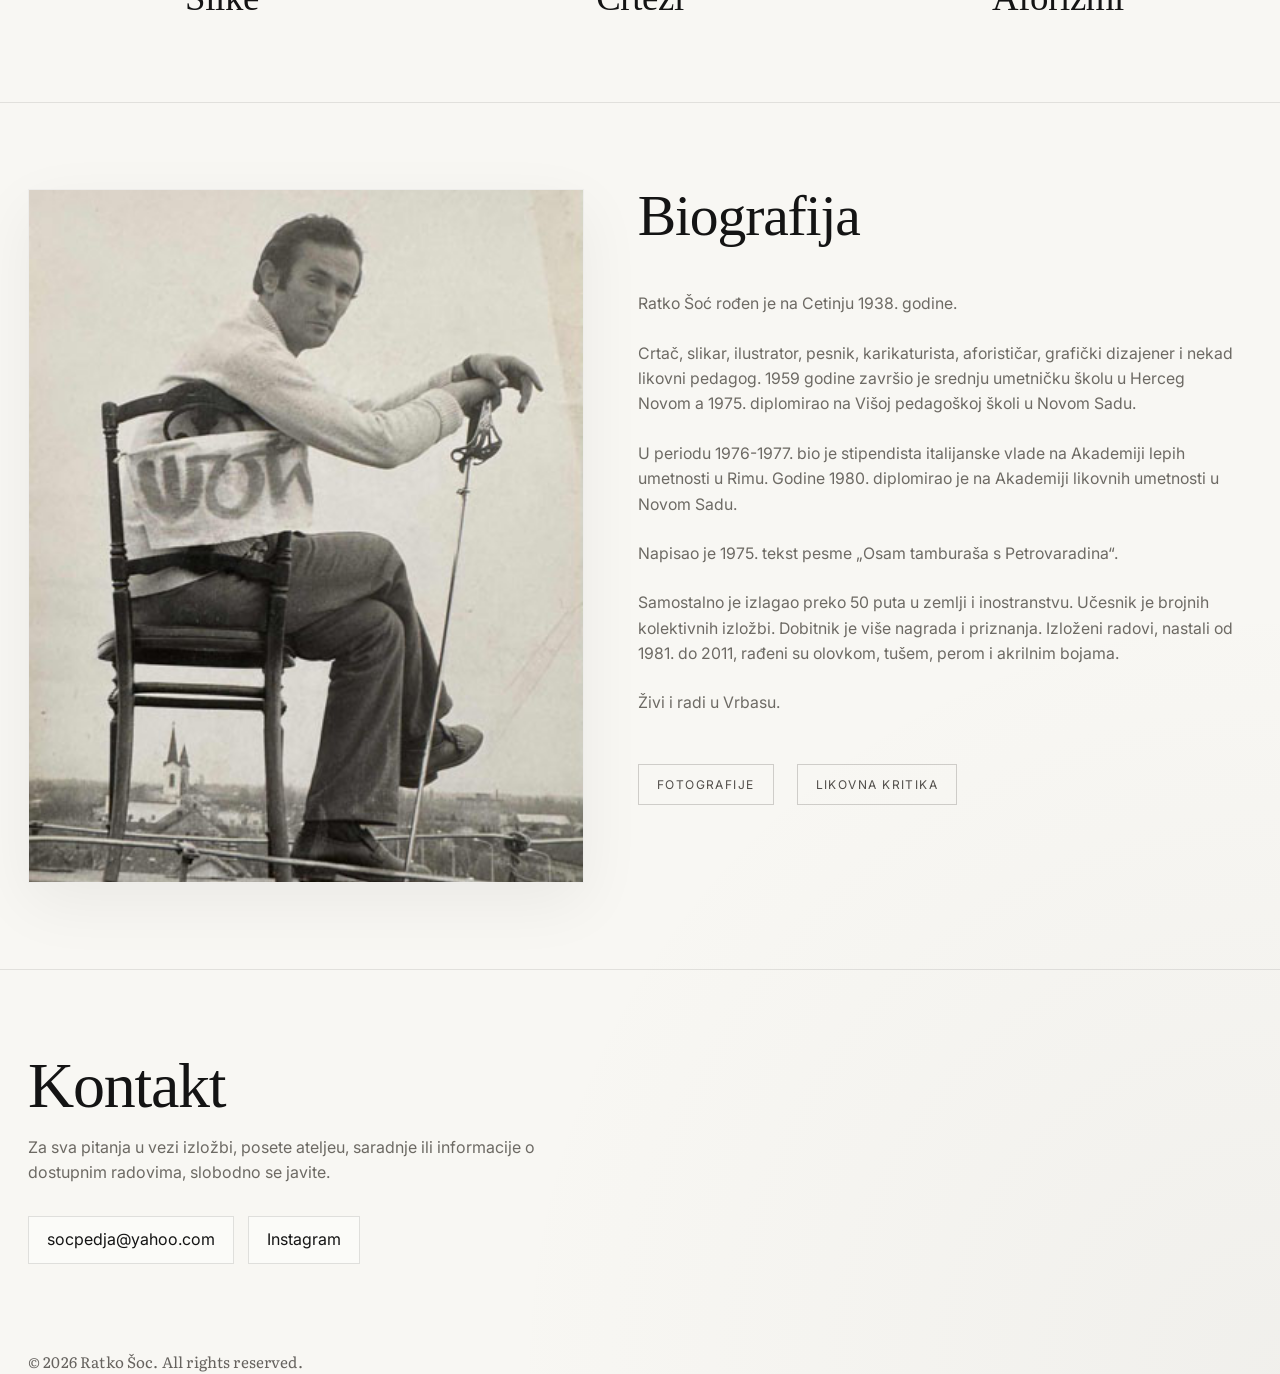
==== commit 00a8bea1: "Update site files with SEO and gallery fixes" ====
--- a/index.html
+++ b/index.html
@@ -1,192 +1,185 @@
 <!DOCTYPE html>
-<html lang="en">
+
+<html lang="sr">
 <head>
-  <meta charset="UTF-8" />
-  <meta name="viewport" content="width=device-width, initial-scale=1.0" />
-  <title>Ratko Šoc — Painter</title>
-  <meta name="description" content="Official portfolio website for painter Ratko Šoc." />
-  <link rel="preconnect" href="https://fonts.googleapis.com">
-  <link rel="preconnect" href="https://fonts.gstatic.com" crossorigin>
-  <link href="https://fonts.googleapis.com/css2?family=Cormorant+Garamond:wght@400;500;600&family=Inter:wght@400;500;600&display=swap" rel="stylesheet">
-  <link href="https://fonts.googleapis.com/css2?family=Literata:wght@400;500&display=swap" rel="stylesheet">
-  <link rel="stylesheet" href="style.css" />
+<meta charset="UTF-8"/>
+<meta content="width=device-width, initial-scale=1.0" name="viewport"/>
+<title>Ratko Šoć — Slike, crteži, aforizmi i biografija</title>
+<meta content="Zvanični sajt umetnika Ratka Šoća sa izborom slika, crteža, aforizama, biografijom i kontakt informacijama." name="description"/>
+<meta property="og:title" content="Ratko Šoc" />
+<meta property="og:description" content="Slikarstvo, crteži i aforizmi Ratka Šoca" />
+<meta property="og:image" content="https://ratkosoc.com/images/og/og-image.jpg" />
+<meta property="og:url" content="https://ratkosoc.com/" />
+<meta property="og:type" content="website" />
+
+<meta name="twitter:card" content="summary_large_image" />
+<link href="https://fonts.googleapis.com" rel="preconnect"/>
+<link crossorigin="" href="https://fonts.gstatic.com" rel="preconnect"/>
+<link href="https://fonts.googleapis.com/css2?family=Cormorant+Garamond:wght@400;500;600&amp;family=Inter:wght@400;500;600&amp;display=swap" rel="stylesheet"/>
+<link href="https://fonts.googleapis.com/css2?family=Literata:wght@400;500&amp;display=swap" rel="stylesheet"/>
+<link href="style.css" rel="stylesheet">
+</link><link href="https://ratkosoc.com/" rel="canonical"/><meta content="index,follow,max-image-preview:large" name="robots"/><meta content="Ratko Šoć" name="author"/><meta content="#f8f7f3" name="theme-color"/><meta content="summary_large_image" name="twitter:card"/><meta content="Ratko Šoć — Slike, crteži, aforizmi i biografija" name="twitter:title"/><meta content="Zvanični sajt umetnika Ratka Šoća sa izborom slika, crteža, aforizama, biografijom i kontakt informacijama." name="twitter:description"/><meta content="website" property="og:type"/><meta content="sr_RS" property="og:locale"/><meta content="Ratko Šoć" property="og:site_name"/><meta content="Ratko Šoć — Slike, crteži, aforizmi i biografija" property="og:title"/><meta content="Zvanični sajt umetnika Ratka Šoća sa izborom slika, crteža, aforizama, biografijom i kontakt informacijama." property="og:description"/><meta content="https://ratkosoc.com/" property="og:url"/><meta content="https://ratkosoc.com/images/thumbs/platno/ratko-soc-autoportret-thumbs.jpg" property="og:image"/><script type="application/ld+json">{"@context": "https://schema.org", "@type": "Person", "name": "Ratko Šoć", "alternateName": "Ratko Šoć – Šutan", "url": "https://ratkosoc.com/", "image": "https://ratkosoc.com/images/thumbs/fotografije/ratko-soc-zgrada-thumbs.jpg", "jobTitle": "Slikar, crtač, ilustrator, pesnik i karikaturista", "description": "Zvanični sajt umetnika Ratka Šoća sa izborom slika, crteža, aforizama, biografijom i kontakt informacijama."}</script><meta content="https://ratkosoc.com/images/thumbs/platno/ratko-soc-autoportret-thumbs.jpg" name="twitter:image"/><link rel="icon" type="image/png" sizes="32x32" href="/favicon-32x32.png">
+<link rel="icon" type="image/png" sizes="16x16" href="/favicon-16x16.png">
+<link rel="apple-touch-icon" sizes="180x180" href="/apple-touch-icon.png">
 </head>
 <body>
-  <header class="site-header">
-    <div class="container header-inner">
-      <a href="index.html#home" class="brand brand-signature" aria-label="Ratko Šoc home">
-        <img src="images/sutan potpis.png" alt="Ratko Šoc signature" class="signature-mark" />
-      </a>
+<header class="site-header">
+<div class="container header-inner">
+<a aria-label="Ratko Šoc home" class="brand brand-signature" href="index.html#home">
+<img alt="Ratko Šoc signature" class="signature-mark" decoding="async" height="80" src="images/sutan potpis.png" width="320"/>
+</a>
 <!-- 
       <button class="nav-toggle" type="button" aria-expanded="false" aria-controls="site-nav">
         Radovi
       </button>  proveriti ovo ispod pa ako se ne svidja vratiti na ovo-->
-
-<button class="nav-toggle works-toggle" type="button" aria-expanded="false" aria-controls="mobile-works-panel">
+<button aria-controls="mobile-works-panel" aria-expanded="false" class="nav-toggle works-toggle" type="button">
   Pogledaj radove
 </button>
-
 <nav class="nav" id="site-nav">
-  <a href="#works">Radovi</a>
-  <a href="#about">Biografija</a>
-  <!-- <a href="#exhibitions">Izložbe</a> -->
-  <a href="#contact">Kontakt</a>
+<a href="#works">Radovi</a>
+<a href="#about">Biografija</a>
+<!-- <a href="#exhibitions">Izložbe</a> -->
+<a href="#contact">Kontakt</a>
 </nav>
-
-<div class="mobile-works-panel" id="mobile-works-panel" aria-hidden="true">
-  <a href="paintings.html">Slike</a>
-  <a href="drawings.html">Crteži</a>
-  <a href="aforizmi.html">Aforizmi</a>
-</div>
-    </div>
-  </header>
-
-  <main>
-    <section class="hero" id="home">
-      <div class="container hero-grid">
-        <div class="hero-copy">
-          <!-- <span class="eyebrow">Official website</span> -->
-          <!-- <h1>Paintings shaped by memory, silence, and inner tension.</h1> -->
-          <!-- <p>
+<div aria-hidden="true" class="mobile-works-panel" id="mobile-works-panel">
+<a href="paintings.html">Slike</a>
+<a href="drawings.html">Crteži</a>
+<a href="aforizmi.html">Aforizmi</a>
+</div>
+</div>
+</header>
+<main><h1 class="sr-only">Ratko Šoć — slike, crteži, aforizmi i biografija</h1>
+<section class="hero" id="home">
+<div class="container hero-grid">
+<div class="hero-copy">
+<!-- <span class="eyebrow">Official website</span> -->
+<!-- <h1>Paintings shaped by memory, silence, and inner tension.</h1> -->
+<!-- <p>
             A curated presentation of selected works moving between painting, drawing, and aphoristic expression.
           </p> -->
-          <blockquote class="artist-quote">
-        <p>
+<blockquote class="artist-quote">
+<p>
           „Crtež je nešto uzvišeno. To vam je rentgentski snimak slikara. Ako slikara
           rezrežete uzduž i ne procuri iz njega tuš, onda nije slikar. </p>
-          <p class="quote-margin">Svi veliki
+<p class="quote-margin">Svi veliki
           slikari bili su veliki crtači. Slikar ne mora tačno da crta, nego dobro.” 
         </p>
-        <footer>— Ratko Šoć – Šutan, 1992</footer>
-      </blockquote>
-          <div class="hero-actions">
-            <a class="button" href="#works">Pogledaj Radove</a>
-            <!-- <a class="button-secondary" href="#about">Biografija</a> -->
-          </div>
-        </div>
-
-        <figure class="hero-figure hero-carousel">
-          <div class="hero-carousel-track">
-            <div class="hero-slide active">
-              <img src="images/thumbs/platno/ratko-soc-autoportret-thumbs.jpg" alt="Painting by Ratko Šoc 1" />
-            </div>
-            <div class="hero-slide">
-              <img src="images/thumbs/platno/ratko-soc-akordi-thumbs.jpg" alt="Painting by Ratko Šoc 2" />
-            </div>
-            <div class="hero-slide">
-              <img src="images/thumbs/platno/ratko-soc-neznam-naziv-thumbs.jpg" alt="Painting by Ratko Šoc 3" />
-            </div>
-            <div class="hero-slide">
-              <img src="images/thumbs/platno/ratko-soc-mislilac-thumbs.jpg" alt="Painting by Ratko Šoc 4" />
-            </div>
-            <div class="hero-slide">
-              <img src="images/thumbs/platno/ratko-soc-osam-tamburasa-triptih-thumbs.jpg" alt="Painting by Ratko Šoc 5" />
-            </div>
-          </div>
-
-          <div class="hero-progress">
-            <div class="hero-progress-bar" id="heroProgress"></div>
-          </div>
-
-          <div class="hero-dots">
-            <button class="hero-dot active" type="button" data-slide="0" aria-label="Go to slide 1"></button>
-            <button class="hero-dot" type="button" data-slide="1" aria-label="Go to slide 2"></button>
-            <button class="hero-dot" type="button" data-slide="2" aria-label="Go to slide 3"></button>
-            <button class="hero-dot" type="button" data-slide="3" aria-label="Go to slide 4"></button>
-            <button class="hero-dot" type="button" data-slide="4" aria-label="Go to slide 5"></button>
-          </div>
-
-          <!-- <figcaption class="hero-caption">
+<footer>— Ratko Šoć – Šutan, 1992</footer>
+</blockquote>
+<div class="hero-actions">
+<a class="button" href="#works">Pogledaj Radove</a>
+<!-- <a class="button-secondary" href="#about">Biografija</a> -->
+</div>
+</div>
+<figure class="hero-figure hero-carousel">
+<div class="hero-carousel-track">
+<div class="hero-slide active">
+<img alt="Autoportret, slika Ratka Šoća" decoding="async" fetchpriority="high" height="1000" loading="eager" src="images/thumbs/platno/ratko-soc-autoportret-thumbs.jpg" width="800"/>
+</div>
+<div class="hero-slide">
+<img alt="Akordi, slika Ratka Šoća" decoding="async" height="1000" loading="lazy" src="images/thumbs/platno/ratko-soc-akordi-thumbs.jpg" width="800"/>
+</div>
+<div class="hero-slide">
+<img alt="Slika Ratka Šoća" decoding="async" height="1000" loading="lazy" src="images/thumbs/platno/ratko-soc-neznam-naziv-thumbs.jpg" width="800"/>
+</div>
+<div class="hero-slide">
+<img alt="Mislilac, slika Ratka Šoća" decoding="async" height="1000" loading="lazy" src="images/thumbs/platno/ratko-soc-mislilac-thumbs.jpg" width="800"/>
+</div>
+<div class="hero-slide">
+<img alt="Osam tamburaša, slika Ratka Šoća" decoding="async" height="1000" loading="lazy" src="images/thumbs/platno/ratko-soc-osam-tamburasa-triptih-thumbs.jpg" width="800"/>
+</div>
+</div>
+<div class="hero-progress">
+<div class="hero-progress-bar" id="heroProgress"></div>
+</div>
+<div class="hero-dots">
+<button aria-label="Go to slide 1" class="hero-dot active" data-slide="0" type="button"></button>
+<button aria-label="Go to slide 2" class="hero-dot" data-slide="1" type="button"></button>
+<button aria-label="Go to slide 3" class="hero-dot" data-slide="2" type="button"></button>
+<button aria-label="Go to slide 4" class="hero-dot" data-slide="3" type="button"></button>
+<button aria-label="Go to slide 5" class="hero-dot" data-slide="4" type="button"></button>
+</div>
+<!-- <figcaption class="hero-caption">
             <span>Featured works</span>
             <span>Oil on canvas</span>
           </figcaption> -->
-        </figure>
-      </div>
-    </section>
-
-    <section class="section" id="works">
-      <div class="container">
-        <!-- <div class="section-head">
+</figure>
+</div>
+</section>
+<section class="section" id="works">
+<div class="container">
+<!-- <div class="section-head">
           <h2>Works</h2>
           <p>
             Three distinct sections of the artist’s practice, each opening into its own dedicated gallery.
           </p>
         </div> -->
-
-        <div class="entry-grid">
-          <a class="entry-card" href="paintings.html">
-            <div class="entry-media">
-              <img src="images/thumbs/platno/ratko-soc-skazaljke-stare-thumbs.jpg" alt="Paintings by Ratko Šoc" />
-            </div>
-            <div class="entry-meta">
-              <h3>Slike</h3>
-              <!-- <span>pogledaj</span> -->
-            </div>
-          </a>
-
-          <a class="entry-card" href="drawings.html">
-            <div class="entry-media">
-              <img src="images/thumbs/crtezi/ratko-soc-crtezi25-thumbs.jpg" alt="Drawings by Ratko Šoc" />
-            </div>
-            <div class="entry-meta">
-              <h3>Crteži</h3>
-              <!-- <span>Open gallery</span> -->
-            </div>
-          </a>
-
-          <a class="entry-card" href="aforizmi.html">
-            <div class="entry-media">
-              <img src="images/aforizmi-main.jpg" alt="Aforizmi by Ratko Šoc" />
-            </div>
-            <div class="entry-meta">
-              <h3>Aforizmi</h3>
-              <!-- <span>Open gallery</span> -->
-            </div>
-          </a>
-
-        
-        </div>
-      </div>
-    </section>
-
-    <section class="section" id="about">
-      <div class="container about-grid">
-        <div class="about-image">
-          <img src="images/thumbs/fotografije/ratko-soc-zgrada-thumbs.jpg" alt="Representative work by Ratko Šoc" />
-        </div>
-
-        <div class="about-copy">
-          <h2>Biografija</h2>
-          <p>
+<div class="entry-grid">
+<a class="entry-card" href="paintings.html">
+<div class="entry-media">
+<img alt="Paintings by Ratko Šoc" decoding="async" height="1000" loading="lazy" src="images/thumbs/platno/ratko-soc-mislilac-thumbs.jpg" width="800"/>
+</div>
+<div class="entry-meta">
+<h3>Slike</h3>
+<!-- <span>pogledaj</span> -->
+</div>
+</a>
+<a class="entry-card" href="drawings.html">
+<div class="entry-media">
+<img alt="Drawings by Ratko Šoc" decoding="async" height="1000" loading="lazy" src="images/thumbs/crtezi/ratko-soc-crtezi3-thumbs.jpg" width="800"/>
+</div>
+<div class="entry-meta">
+<h3>Crteži</h3>
+<!-- <span>Open gallery</span> -->
+</div>
+</a>
+<a class="entry-card" href="aforizmi.html">
+<div class="entry-media">
+<img alt="Aforizmi by Ratko Šoc" decoding="async" height="1000" loading="lazy" src="images/aforizmi-main.jpg" width="800"/>
+</div>
+<div class="entry-meta">
+<h3>Aforizmi</h3>
+<!-- <span>Open gallery</span> -->
+</div>
+</a>
+</div>
+</div>
+</section>
+<section class="section" id="about">
+<div class="container about-grid">
+<div class="about-image">
+<img alt="Representative work by Ratko Šoc" decoding="async" height="1000" loading="lazy" src="images/thumbs/fotografije/ratko-soc-zgrada-thumbs.jpg" width="800"/>
+</div>
+<div class="about-copy">
+<h2>Biografija</h2>
+<p>
            Ratko Šoć rođen je na Cetinju 1938. godine. 
           </p>
-          <p>
+<p>
             Crtač, slikar, ilustrator, pesnik, karikaturista, aforističar, grafički dizajener i nekad likovni pedagog. 1959 godine završio je srednju umetničku školu u Herceg Novom a 1975. diplomirao na Višoj pedagoškoj školi u Novom Sadu.
           </p>
-          <p>
+<p>
             U periodu 1976-1977. bio je stipendista italijanske vlade na Akademiji lepih umetnosti u Rimu. Godine 1980. diplomirao je na Akademiji likovnih umetnosti u Novom Sadu.
           </p>
-          <p>
+<p>
 Napisao je 1975. tekst pesme „Osam tamburaša s Petrovaradina“.
           </p>
-          <p>
+<p>
             Samostalno je izlagao preko 50 puta u zemlji i inostranstvu. Učesnik je brojnih kolektivnih izložbi. Dobitnik je više nagrada i priznanja. 
 Izloženi radovi, nastali od 1981. do 2011, rađeni su olovkom, tušem, perom i akrilnim bojama.
 
           </p>
-          <p>
+<p>
             Živi i radi u Vrbasu.
           </p>
-            <div class="about-actions">
-  <a href="fotografije.html" class="btn-ghost">Fotografije</a>
-  <button class="btn-ghost" id="openKritika">Likovna kritika</button>
-</div>
-      </div>
-        </div>
-      
-    </section>
-
-    <!-- <section class="section" id="exhibitions">
+<div class="about-actions">
+<a class="btn-ghost" href="fotografije.html">Fotografije</a>
+<button class="btn-ghost" id="openKritika">Likovna kritika</button>
+</div>
+</div>
+</div>
+</section>
+<!-- <section class="section" id="exhibitions">
       <div class="container list-grid">
         <div class="list-block">
           <h3>Exhibitions</h3>
@@ -221,57 +214,50 @@
         </div>
       </div>
     </section> -->
-
-    <section class="section" id="contact">
-      <div class="container">
-        <div class="contact-box">
-          <h2>Kontakt</h2>
-          <p>
+<section class="section" id="contact">
+<div class="container">
+<div class="contact-box">
+<h2>Kontakt</h2>
+<p>
         Za sva pitanja u vezi izložbi, posete ateljeu, saradnje ili informacije o dostupnim radovima, slobodno se javite.
           </p>
-
-          <div class="contact-links">
-            <a href="mailto:socpedja@yahoo.com">socpedja@yahoo.com</a>
-            <a href="https://instagram.com/" target="_blank" rel="noreferrer">Instagram</a>
-          </div>
-        </div>
-      </div>
-    </section>
-  </main>
-
-  <footer class="site-footer">
-    <div class="container">
+<div class="contact-links">
+<a href="mailto:socpedja@yahoo.com">socpedja@yahoo.com</a>
+<a href="https://instagram.com/" rel="noreferrer" target="_blank">Instagram</a>
+</div>
+</div>
+</div>
+</section>
+</main>
+<footer class="site-footer">
+<div class="container">
       © <span id="year"></span> Ratko Šoc. All rights reserved.
     </div>
-  </footer>
+</footer>
 <!-- LIKOVNA KRITIKA POPUP -->
-   <div class="kritika-overlay" id="kritikaOverlay">
-  <div class="kritika-modal">
-    <button class="kritika-close" id="closeKritika">Zatvori</button>
-
-    <div class="kritika-content">
-  
-      <blockquote class="kritika-quote">
-        <h2>Oaza figuralne umetnosti</h2>
-        <p>
+<div class="kritika-overlay" id="kritikaOverlay">
+<div class="kritika-modal">
+<button class="kritika-close" id="closeKritika">Zatvori</button>
+<div class="kritika-content">
+<blockquote class="kritika-quote">
+<h2>Oaza figuralne umetnosti</h2>
+<p>
           Povodom pedeset godina stvaralaštva slikara i crtača Ratka Šoća izašla je monografija i u novembru bila priređena njegova retrospektiva u Galeriji Doma vojske u Beogradu.
         </p>
-        <p>
+<p>
           Šoć jedan od onih crnogorskih barbanogenija koji su osvojili Beograd i Evropu vulkanskom maštom i osećanjem za likovnost. Rođen na Cetinju 1938.godine,završio Akademiju likovnih umetnosti u Novom Sadu,ali se nije poveo za trivijalnim u urbanom. Slikajući a još pre crtajući unutrašnju istoriju čoveka, njegovo rvanje sa smrću, Šoćove vizije sumarno obuhvataju ljudsku istoiju kao apokaliptičku i eshatološku.
         </p>
-        <p>
+<p>
           Sasvim drugačije od savremena holivudske estetike koja je osvojila i svetsku fantastičnu umetnost, njegove slike su ispovest jednog usamljenika,Robinzona u Panonskom moru, u pustoši i otuđenosti ovoga vremena.
         </p>
-        <p>
+<p>
           Zato što, kako bi Pikaso rekao, slika jer nosi sunce u stomaku, Šoć nije grozni likovni sudija, već i poeta koji poznaje čari nage žene, lepotu ptice i snenog pogleda. U njemu se bore anđeo i demon,a rezultat te borbe za ljudsko srce su njegove slike i crteži.
         </p>
-        <footer>— Dejan Đorić, likovni kritičar. Beograd 2009.</footer>
-      </blockquote>
-    </div>
-  </div>
-</div>
-
-  <script src="app.js"></script>
-
+<footer>— Dejan Đorić, likovni kritičar. Beograd 2009.</footer>
+</blockquote>
+</div>
+</div>
+</div>
+<script src="app.js"></script>
 </body>
 </html>
--- a/style.css
+++ b/style.css
@@ -2453,4 +2453,205 @@
     content: none !important;
     display: none !important;
   }
-}+}
+
+/* UREDNIJI RASPORED AFORIZAMA */
+
+.aforizmi-list .container {
+  max-width: 1180px;
+}
+
+.aforizmi-item {
+  margin-bottom: 34px;
+}
+
+.aforizmi-paper-wrap {
+  display: flex;
+}
+
+.aforizmi-paper {
+  width: min(100%, 760px);
+  margin: 0 auto;
+  transform-origin: center center;
+}
+
+/* osnovne varijacije po redovima */
+.r1  { justify-content: flex-start; }
+.r2  { justify-content: flex-end; }
+.r3  { justify-content: center; }
+.r4  { justify-content: flex-start; }
+.r5  { justify-content: flex-end; }
+.r6  { justify-content: center; }
+.r7  { justify-content: flex-start; }
+.r8  { justify-content: flex-end; }
+.r9  { justify-content: center; }
+.r10 { justify-content: flex-start; }
+.r11 { justify-content: flex-end; }
+.r12 { justify-content: center; }
+.r13 { justify-content: flex-start; }
+.r14 { justify-content: flex-end; }
+.r15 { justify-content: center; }
+.r16 { justify-content: flex-start; }
+.r17 { justify-content: flex-end; }
+.r18 { justify-content: center; }
+.r19 { justify-content: flex-start; }
+.r20 { justify-content: flex-end; }
+.r21 { justify-content: center; }
+.r22 { justify-content: flex-start; }
+.r23 { justify-content: flex-end; }
+.r24 { justify-content: center; }
+.r25 { justify-content: flex-start; }
+.r26 { justify-content: flex-end; }
+.r27 { justify-content: center; }
+.r28 { justify-content: flex-start; }
+
+/* blage razlike u nagibu i širini, da izgleda prirodnije */
+.r1  .aforizmi-paper { max-width: 700px; transform: rotate(-1.1deg); }
+.r2  .aforizmi-paper { max-width: 640px; transform: rotate(1.3deg); }
+.r3  .aforizmi-paper { max-width: 760px; transform: rotate(-0.6deg); }
+.r4  .aforizmi-paper { max-width: 680px; transform: rotate(1deg); }
+.r5  .aforizmi-paper { max-width: 730px; transform: rotate(-1.4deg); }
+
+.r6  .aforizmi-paper { max-width: 610px; transform: rotate(0.8deg); }
+.r7  .aforizmi-paper { max-width: 690px; transform: rotate(-1deg); }
+.r8  .aforizmi-paper { max-width: 660px; transform: rotate(1.2deg); }
+.r9  .aforizmi-paper { max-width: 720px; transform: rotate(-0.7deg); }
+.r10 .aforizmi-paper { max-width: 650px; transform: rotate(1deg); }
+
+.r11 .aforizmi-paper { max-width: 610px; transform: rotate(-1.1deg); }
+.r12 .aforizmi-paper { max-width: 760px; transform: rotate(0.7deg); }
+.r13 .aforizmi-paper { max-width: 640px; transform: rotate(-0.9deg); }
+.r14 .aforizmi-paper { max-width: 620px; transform: rotate(1.1deg); }
+.r15 .aforizmi-paper { max-width: 650px; transform: rotate(-0.6deg); }
+
+.r16 .aforizmi-paper { max-width: 700px; transform: rotate(0.9deg); }
+.r17 .aforizmi-paper { max-width: 670px; transform: rotate(-1.3deg); }
+.r18 .aforizmi-paper { max-width: 720px; transform: rotate(0.6deg); }
+.r19 .aforizmi-paper { max-width: 740px; transform: rotate(-0.8deg); }
+.r20 .aforizmi-paper { max-width: 760px; transform: rotate(1deg); }
+
+.r21 .aforizmi-paper { max-width: 560px; transform: rotate(-1deg); }
+.r22 .aforizmi-paper { max-width: 610px; transform: rotate(1.2deg); }
+.r23 .aforizmi-paper { max-width: 570px; transform: rotate(-0.9deg); }
+.r24 .aforizmi-paper { max-width: 640px; transform: rotate(0.7deg); }
+.r25 .aforizmi-paper { max-width: 630px; transform: rotate(-1.1deg); }
+
+.r26 .aforizmi-paper { max-width: 600px; transform: rotate(0.9deg); }
+.r27 .aforizmi-paper { max-width: 720px; transform: rotate(-0.8deg); }
+.r28 .aforizmi-paper { max-width: 760px; transform: rotate(1deg); }
+
+/* bolji razmak unutra da svi deluju kao prvih 5 */
+.aforizmi-content {
+  padding: 38px 42px;
+}
+
+.aforizmi-text {
+  line-height: 1.5;
+}
+
+/* malo više vazduha za duže aforizme */
+.paper-e .aforizmi-content,
+.paper-f .aforizmi-content {
+  padding: 42px 44px;
+}
+
+/* da tape/ukrasi ostanu mirni */
+.aforizmi-paper:hover {
+  transform: translateY(-2px) rotate(var(--paper-rot, 0deg));
+}
+.r1  .aforizmi-paper { --paper-rot: -1.1deg; }
+.r2  .aforizmi-paper { --paper-rot: 1.3deg; }
+.r3  .aforizmi-paper { --paper-rot: -0.6deg; }
+.r4  .aforizmi-paper { --paper-rot: 1deg; }
+.r5  .aforizmi-paper { --paper-rot: -1.4deg; }
+.r6  .aforizmi-paper { --paper-rot: 0.8deg; }
+.r7  .aforizmi-paper { --paper-rot: -1deg; }
+.r8  .aforizmi-paper { --paper-rot: 1.2deg; }
+.r9  .aforizmi-paper { --paper-rot: -0.7deg; }
+.r10 .aforizmi-paper { --paper-rot: 1deg; }
+.r11 .aforizmi-paper { --paper-rot: -1.1deg; }
+.r12 .aforizmi-paper { --paper-rot: 0.7deg; }
+.r13 .aforizmi-paper { --paper-rot: -0.9deg; }
+.r14 .aforizmi-paper { --paper-rot: 1.1deg; }
+.r15 .aforizmi-paper { --paper-rot: -0.6deg; }
+.r16 .aforizmi-paper { --paper-rot: 0.9deg; }
+.r17 .aforizmi-paper { --paper-rot: -1.3deg; }
+.r18 .aforizmi-paper { --paper-rot: 0.6deg; }
+.r19 .aforizmi-paper { --paper-rot: -0.8deg; }
+.r20 .aforizmi-paper { --paper-rot: 1deg; }
+.r21 .aforizmi-paper { --paper-rot: -1deg; }
+.r22 .aforizmi-paper { --paper-rot: 1.2deg; }
+.r23 .aforizmi-paper { --paper-rot: -0.9deg; }
+.r24 .aforizmi-paper { --paper-rot: 0.7deg; }
+.r25 .aforizmi-paper { --paper-rot: -1.1deg; }
+.r26 .aforizmi-paper { --paper-rot: 0.9deg; }
+.r27 .aforizmi-paper { --paper-rot: -0.8deg; }
+.r28 .aforizmi-paper { --paper-rot: 1deg; }
+
+/* responsive da se na užem ekranu ne raspadne */
+@media (max-width: 900px) {
+  .aforizmi-paper-wrap {
+    justify-content: center !important;
+  }
+
+  .aforizmi-paper {
+    max-width: 100% !important;
+    transform: rotate(0deg) !important;
+  }
+
+  .aforizmi-content {
+    padding: 30px 26px;
+  }
+}
+
+/* =========================================
+   SEO + PERFORMANCE POLISH
+========================================= */
+
+.sr-only {
+  position: absolute !important;
+  width: 1px;
+  height: 1px;
+  padding: 0;
+  margin: -1px;
+  overflow: hidden;
+  clip: rect(0, 0, 0, 0);
+  white-space: nowrap;
+  border: 0;
+}
+
+:focus-visible {
+  outline: 2px solid rgba(20, 20, 20, 0.7);
+  outline-offset: 3px;
+}
+
+img {
+  height: auto;
+}
+
+#galleryLightboxImage {
+  transition: opacity 180ms ease;
+}
+
+.quote-margin {
+  margin-top: 0.45em;
+}
+
+@media (prefers-reduced-motion: reduce) {
+  html {
+    scroll-behavior: auto;
+  }
+
+  *, *::before, *::after {
+    animation-duration: 0.01ms !important;
+    animation-iteration-count: 1 !important;
+    transition-duration: 0.01ms !important;
+  }
+
+  .hero-slide img,
+  .artist-quote,
+  .aforizmi-paper-wrap {
+    animation: none !important;
+    transform: none !important;
+  }
+}
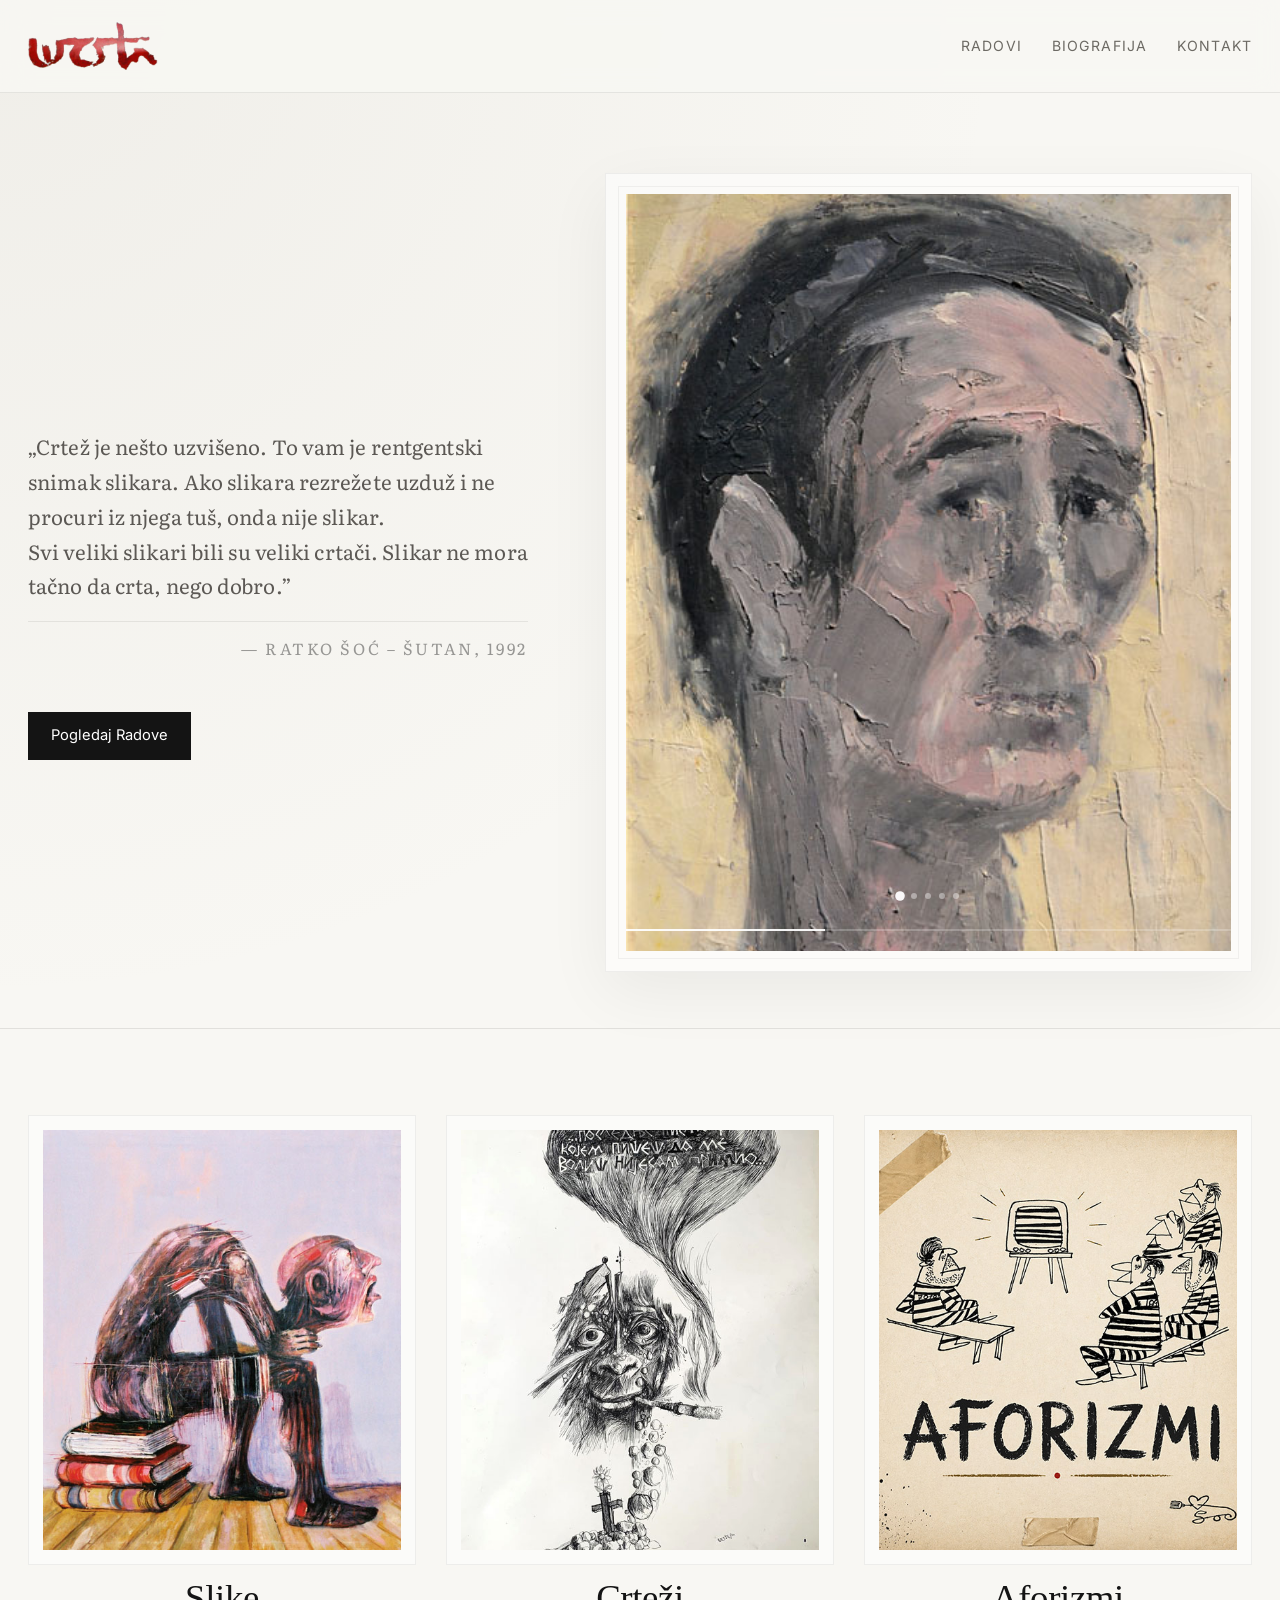
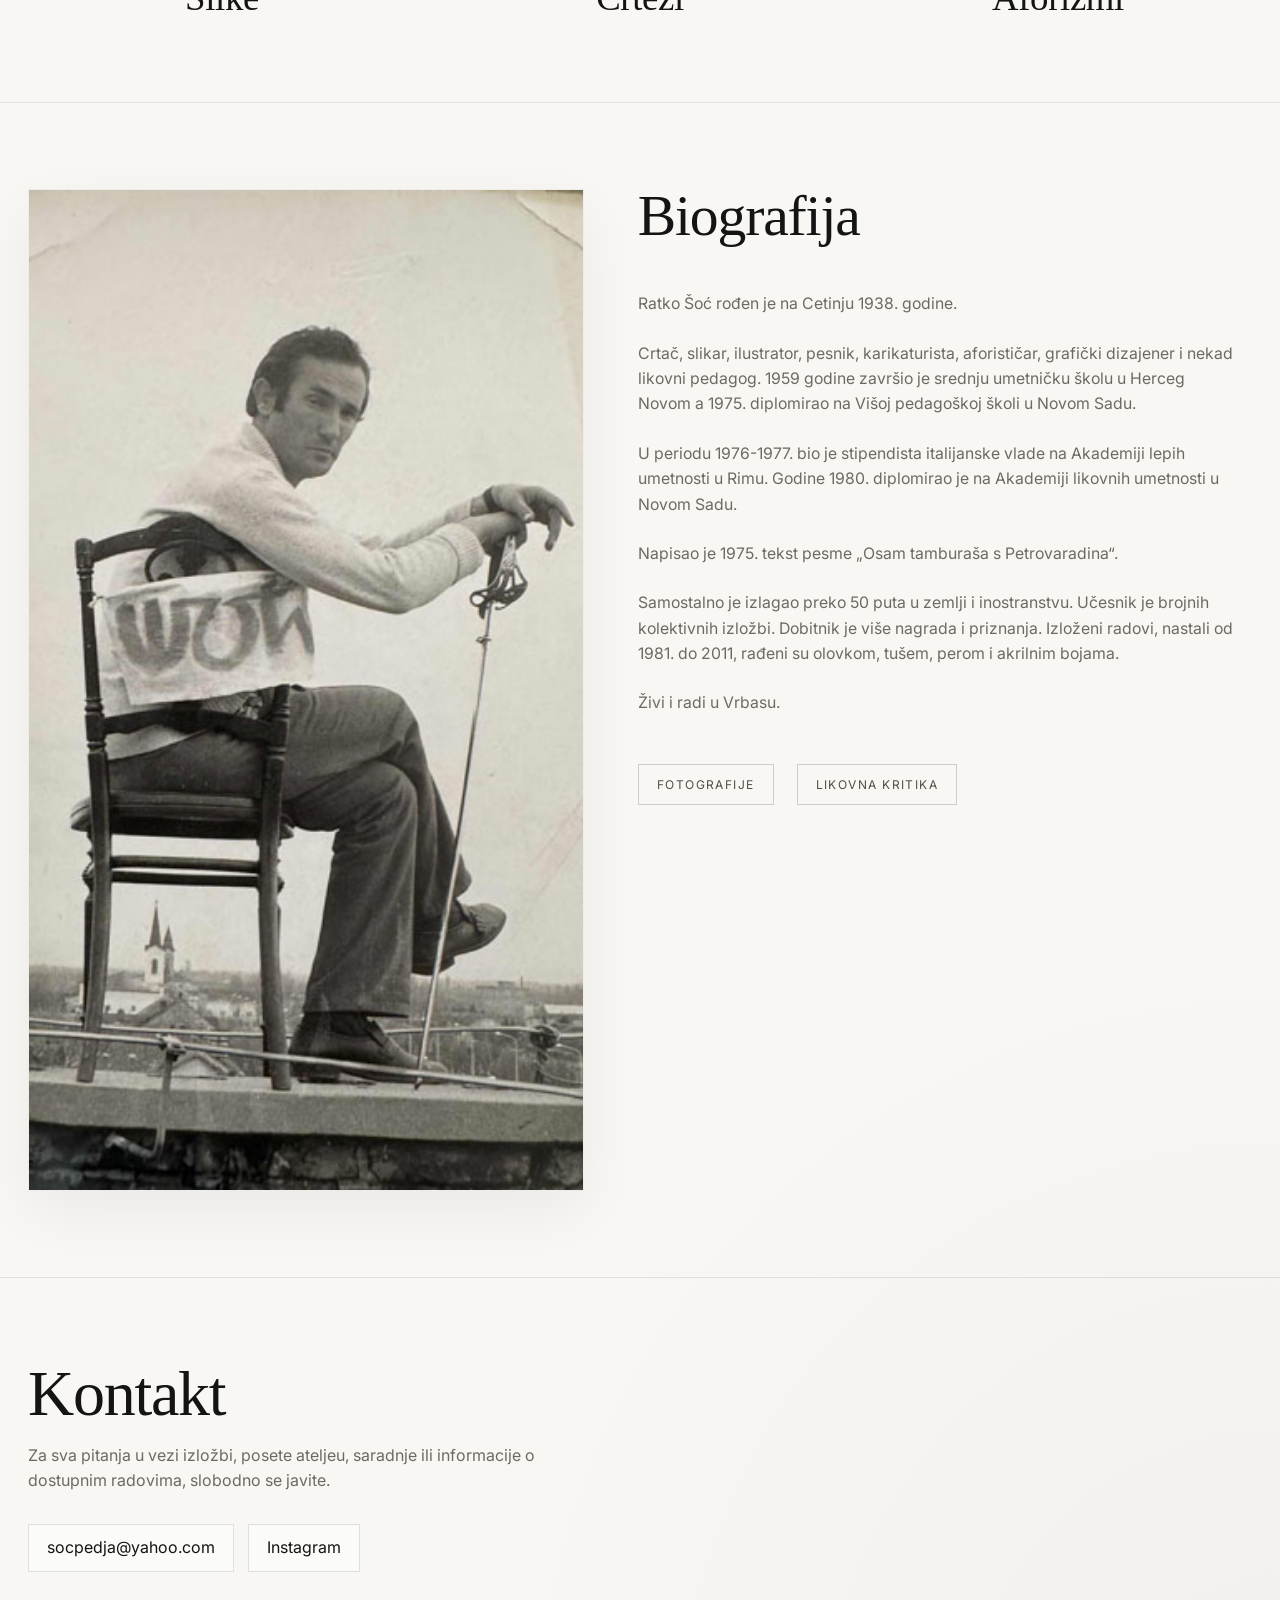
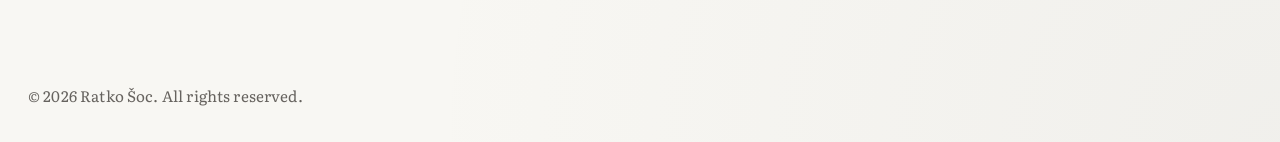
==== commit 980a3fcb: "male izmene za mobile" ====
--- a/index.html
+++ b/index.html
@@ -48,15 +48,11 @@
 </div>
 </div>
 </header>
-<main><h1 class="sr-only">Ratko Šoć — slike, crteži, aforizmi i biografija</h1>
+<main>
 <section class="hero" id="home">
 <div class="container hero-grid">
 <div class="hero-copy">
-<!-- <span class="eyebrow">Official website</span> -->
-<!-- <h1>Paintings shaped by memory, silence, and inner tension.</h1> -->
-<!-- <p>
-            A curated presentation of selected works moving between painting, drawing, and aphoristic expression.
-          </p> -->
+
 <blockquote class="artist-quote">
 <p>
           „Crtež je nešto uzvišeno. To vam je rentgentski snimak slikara. Ako slikara
@@ -174,7 +170,7 @@
           </p>
 <div class="about-actions">
 <a class="btn-ghost" href="fotografije.html">Fotografije</a>
-<button class="btn-ghost" id="openKritika">Likovna kritika</button>
+<a href="kritika.html" class="btn-ghost">Likovna kritika</a>
 </div>
 </div>
 </div>
--- a/style.css
+++ b/style.css
@@ -20,7 +20,7 @@
 }
 
 body {
-  font-family: 'Inter', sans-serif;
+  font-family: "Inter", sans-serif;
   background:
     radial-gradient(circle at top left, rgba(180, 173, 158, 0.12), transparent 28%),
     radial-gradient(circle at bottom right, rgba(120, 120, 120, 0.06), transparent 24%),
@@ -50,11 +50,15 @@
   margin: 0 auto;
 }
 
+/* =========================
+   HEADER
+========================= */
+
 .site-header {
   position: sticky;
   top: 0;
   z-index: 100;
-  background: rgba(248, 247, 243, 0.78);
+  background: rgba(248, 247, 243, 0.88);
   backdrop-filter: blur(14px);
   border-bottom: 1px solid rgba(20, 20, 20, 0.08);
 }
@@ -143,6 +147,51 @@
   transform: scaleX(1);
 }
 
+/* =========================
+   GLOBAL TYPE
+========================= */
+
+h1,
+h2,
+h3 {
+  font-family: "Playfair Display", serif;
+  font-weight: 500;
+  line-height: 0.95;
+  letter-spacing: -0.02em;
+}
+
+h1 {
+  font-size: clamp(3.3rem, 7vw, 6rem);
+  margin-bottom: 26px;
+}
+
+.section {
+  padding: 86px 0;
+  border-top: 1px solid var(--line);
+}
+
+.section-head {
+  display: flex;
+  align-items: end;
+  justify-content: space-between;
+  gap: 24px;
+  margin-bottom: 34px;
+}
+
+.section-head h2 {
+  font-size: clamp(2.6rem, 4vw, 3.8rem);
+}
+
+.section-head p {
+  max-width: 46ch;
+  color: var(--muted);
+  font-size: 0.97rem;
+}
+
+/* =========================
+   HERO
+========================= */
+
 .hero {
   padding: 80px 0 56px;
 }
@@ -156,7 +205,6 @@
 
 .hero-copy {
   max-width: 500px;
- 
 }
 
 .eyebrow {
@@ -168,22 +216,8 @@
   margin-bottom: 22px;
 }
 
-h1,
-h2,
-h3 {
-  font-family: 'Playfair Display', serif;
-  font-weight: 500;
-  line-height: 0.95;
-  letter-spacing: -0.02em;
-}
-
-h1 {
-  font-size: clamp(3.3rem, 7vw, 6rem);
-  margin-bottom: 26px;
-}
-
-.hero-copy .artist-quote p  {
-  font-family: 'Literata', serif;
+.hero-copy .artist-quote p {
+  font-family: "Literata", serif;
   color: rgba(40, 36, 32, 0.75);
   line-height: 1.7;
 }
@@ -340,28 +374,58 @@
   letter-spacing: 0.04em;
 }
 
-.section {
-  padding: 86px 0;
-  border-top: 1px solid var(--line);
-}
-
-.section-head {
-  display: flex;
-  align-items: end;
-  justify-content: space-between;
-  gap: 24px;
-  margin-bottom: 34px;
-}
-
-.section-head h2 {
-  font-size: clamp(2.6rem, 4vw, 3.8rem);
-}
-
-.section-head p {
-  max-width: 46ch;
-  color: var(--muted);
-  font-size: 0.97rem;
-}
+/* =========================
+   ARTIST QUOTE
+========================= */
+
+.artist-quote {
+  margin: 44px 0 50px;
+  max-width: 620px;
+  position: relative;
+  opacity: 0;
+  transform: translateY(28px);
+  animation: quoteReveal 1.4s cubic-bezier(0.22, 1, 0.36, 1) forwards;
+  animation-delay: 0.4s;
+}
+
+.artist-quote p {
+  margin: 0;
+  font-family: "Literata", serif;
+  font-size: clamp(20px, 1.6vw, 26px);
+  line-height: 1.6;
+  letter-spacing: 0.005em;
+  color: rgba(20, 20, 20, 0.9);
+  text-wrap: pretty;
+}
+
+.artist-quote footer {
+  font-family: "Literata", serif;
+  margin-top: 18px;
+  padding-top: 14px;
+  font-size: 1rem;
+  letter-spacing: 0.16em;
+  text-transform: uppercase;
+  color: rgba(20, 20, 20, 0.42);
+  border-top: 1px solid rgba(20, 20, 20, 0.08);
+  display: block;
+  width: 100%;
+  text-align: right;
+}
+
+@keyframes quoteReveal {
+  0% {
+    opacity: 0;
+    transform: translateY(28px);
+  }
+  100% {
+    opacity: 1;
+    transform: translateY(0);
+  }
+}
+
+/* =========================
+   WORKS GRID
+========================= */
 
 .entry-grid {
   display: grid;
@@ -380,8 +444,8 @@
   padding: 14px;
   border: 1px solid rgba(20, 20, 20, 0.06);
   transition: transform var(--transition), box-shadow var(--transition);
-  
-}
+}
+
 .entry-media img {
   width: 100%;
   height: 420px;
@@ -402,10 +466,10 @@
 
 .entry-meta {
   display: flex;
-  flex-direction: column;     /* stack text */
-  align-items: center;        /* center horizontally */
+  flex-direction: column;
+  align-items: center;
   justify-content: center;
-  text-align: center;         /* center text */
+  text-align: center;
 }
 
 .entry-meta h3 {
@@ -418,6 +482,10 @@
   color: var(--muted);
   font-size: 0.92rem;
 }
+
+/* =========================
+   ABOUT
+========================= */
 
 .about-grid {
   display: grid;
@@ -428,7 +496,6 @@
 
 .about-image {
   background: rgba(255, 255, 255, 0.56);
-  /* padding: 20px; */
   box-shadow: var(--shadow-soft);
   border: 1px solid rgba(20, 20, 20, 0.06);
 }
@@ -456,6 +523,37 @@
   font-size: 0.99rem;
 }
 
+.about-actions {
+  margin-top: 24px;
+  display: flex;
+  justify-content: flex-start;
+  gap: 23px;
+  flex-wrap: wrap;
+}
+
+.btn-ghost {
+  display: inline-block;
+  padding: 10px 18px;
+  font-family: "Inter", sans-serif;
+  font-size: 12px;
+  letter-spacing: 0.12em;
+  text-transform: uppercase;
+  color: rgba(40, 36, 32, 0.8);
+  border: 1px solid rgba(40, 36, 32, 0.2);
+  background: transparent;
+  cursor: pointer;
+  transition: all 200ms ease;
+}
+
+.btn-ghost:hover {
+  background: rgba(40, 36, 32, 0.05);
+  border-color: rgba(40, 36, 32, 0.4);
+  color: rgba(40, 36, 32, 1);
+}
+
+/* =========================
+   LIST / CONTACT
+========================= */
 
 .list-grid {
   display: grid;
@@ -521,6 +619,10 @@
   transform: translateY(-2px);
 }
 
+/* =========================
+   GALLERY PAGES
+========================= */
+
 .subhero {
   padding: 72px 0 24px;
 }
@@ -562,7 +664,9 @@
   box-shadow: var(--shadow-soft);
 }
 
-/* MINIMAL GALLERY LIGHTBOX */
+/* =========================
+   LIGHTBOX
+========================= */
 
 .lightbox {
   position: fixed;
@@ -581,6 +685,12 @@
 
 .gallery-lightbox-minimal {
   background: rgba(248, 247, 243, 0.985);
+  opacity: 0;
+  transition: opacity 240ms ease;
+}
+
+.gallery-lightbox-minimal.active {
+  opacity: 1;
 }
 
 .gallery-minimal-stage {
@@ -605,6 +715,7 @@
   display: flex;
   align-items: center;
   justify-content: center;
+  position: relative;
 }
 
 .gallery-minimal-figure img,
@@ -615,6 +726,12 @@
   height: auto;
   object-fit: contain;
   box-shadow: 0 18px 60px rgba(0, 0, 0, 0.06);
+  opacity: 1;
+  transition: opacity 500ms ease;
+}
+
+#galleryLightboxImage.is-visible {
+  opacity: 1;
 }
 
 .gallery-minimal-meta {
@@ -633,7 +750,7 @@
 .gallery-meta-title,
 #galleryLightboxTitle {
   color: var(--text);
-  font-family: 'Cormorant Garamond', serif;
+  font-family: "Cormorant Garamond", serif;
   font-size: 1.4rem;
   line-height: 1;
 }
@@ -691,7 +808,26 @@
   transform: none;
 }
 
-/* fallback for old lightbox controls */
+.gallery-tap-zone {
+  position: absolute;
+  top: 0;
+  bottom: 0;
+  width: 26%;
+  z-index: 2;
+  background: transparent;
+  border: 0;
+  padding: 0;
+  cursor: pointer;
+}
+
+.gallery-tap-zone-left {
+  left: 0;
+}
+
+.gallery-tap-zone-right {
+  right: 0;
+}
+
 .lightbox-controls {
   display: flex;
   gap: 10px;
@@ -715,625 +851,6 @@
   border-color: var(--text);
   transform: translateY(-1px);
 }
-
-.site-footer {
-  font-family: 'Literata', serif;
-  font-size: 0.95rem;
-  letter-spacing: 0.01em;
-  color: rgba(40, 36, 32, 0.7);
-}
-
-@media (max-width: 1024px) {
-  .hero-grid,
-  .about-grid,
-  .list-grid {
-    grid-template-columns: 1fr;
-  }
-
-  .entry-grid,
-  .gallery-grid {
-    grid-template-columns: repeat(2, 1fr);
-  }
-}
-
-@media (max-width: 900px) {
-  .gallery-minimal-stage {
-    grid-template-columns: 1fr;
-    gap: 14px;
-  }
-
-  .gallery-nav {
-    font-size: 0.78rem;
-    letter-spacing: 0.12em;
-  }
-
-  .gallery-nav-prev {
-    order: 2;
-  }
-
-  .gallery-minimal-figure-wrap {
-    order: 1;
-  }
-
-  .gallery-nav-next {
-    order: 3;
-  }
-
-  .gallery-minimal-figure img,
-  #galleryLightboxImage {
-    max-height: 68vh;
-  }
-
-  .gallery-minimal-meta {
-    margin-top: 16px;
-    gap: 8px;
-  }
-
-  .gallery-meta-title,
-  #galleryLightboxTitle {
-    width: 100%;
-    font-size: 1.25rem;
-  }
-}
-
-@media (max-width: 720px) {
-  .container {
-    width: min(var(--max), calc(100% - 28px));
-  }
-
-  .header-inner {
-    min-height: 78px;
-    align-items: center;
-  }
-
-  .signature-mark {
-    height: 36px;
-  }
-
-  .nav-toggle {
-    display: inline-flex;
-  }
-
-  .nav {
-    position: absolute;
-    left: 14px;
-    right: 14px;
-    top: calc(100% + 10px);
-    background: rgba(248, 247, 243, 0.98);
-    border: 1px solid rgba(20, 20, 20, 0.08);
-    padding: 16px;
-    display: none;
-    flex-direction: column;
-    align-items: flex-start;
-    gap: 14px;
-    box-shadow: var(--shadow-soft);
-  }
-
-  .nav.open {
-    display: flex;
-  }
-
-  .hero {
-    padding-top: 42px;
-  }
-
-  .hero-dots {
-    bottom: 68px;
-  }
-
-  .hero-progress {
-    left: 20px;
-    right: 20px;
-    bottom: 38px;
-  }
-
-  .entry-grid,
-  .gallery-grid {
-    grid-template-columns: 1fr;
-  }
-
-  .section-head,
-  .hero-caption,
-  .list-item,
-  .gallery-detail-item,
-  .entry-meta {
-    flex-direction: column;
-    align-items: flex-start;
-  }
-
-  .entry-media img,
-  .gallery-card img {
-    height: auto;
-    aspect-ratio: 4 / 5;
-  }
-
-  .gallery-minimal-meta {
-    flex-direction: column;
-    gap: 6px;
-  }
-
-  .gallery-meta-sep {
-    display: none;
-  }
-}
-/*artist-quote*/
-.artist-quote {
-  margin: 44px 0 50px;
-  max-width: 620px;
-  position: relative;
-  padding-left: 0;
-
-  opacity: 0;
-  transform: translateY(28px);
-  animation: quoteReveal 1.4s cubic-bezier(0.22, 1, 0.36, 1) forwards;
-  animation-delay: 0.4s;
-}
-
-
-
-/* main quote */
-.artist-quote p {
-  margin: 0;
-  font-family: 'Literata', serif;
-  font-size: clamp(20px, 1.6vw, 26px);
-  line-height: 1.6;
-  letter-spacing: 0.005em;
-  color: rgba(20, 20, 20, 0.9);
-  text-wrap: pretty;
-}
-
-/* author */
-.artist-quote footer {
-   font-family: 'Literata', serif;
-  margin-top: 18px;
-  padding-top: 14px;
-  font-size: 1rem;
-  letter-spacing: 0.16em;
-  text-transform: uppercase;
-  color: rgba(20, 20, 20, 0.42);
-
-  border-top: 1px solid rgba(20, 20, 20, 0.08);
-
-  display: block;
-  width: 100%;
- 
-  text-align: right;
-}
-
-.quote-margin {
-  margin:1000px;
-}
-
-/* animations */
-@keyframes quoteReveal {
-  0% {
-    opacity: 0;
-    transform: translateY(28px);
-  }
-  100% {
-    opacity: 1;
-    transform: translateY(0);
-  }
-}
-
-
-
-/*quote mobile*/
-@media (max-width: 720px) {
-  .artist-quote {
-    max-width: 100%;
-    padding-left: 18px;
-    margin: 28px 0 34px;
-  }
-
-  .artist-quote::after {
-    font-size: 56px;
-    top: -18px;
-    left: -6px;
-  }
-
-  .artist-quote p {
-    font-size: 19px;
-    line-height: 1.5;
-  }
-
-  .artist-quote footer {
-    margin-top: 14px;
-    font-size: 10px;
-    letter-spacing: 0.12em;
-  }
-}
-
-/* AFORIZMI PAGE */
-.aforizmi-page {
-  background-color: #d8d3cb;
-  color: #2f2a25;
-  font-family: 'Inter', sans-serif;
-  overflow-x: hidden;
-  position: relative;
-  min-height: 100vh;
-}
-
-.aforizmi-page .site-header {
-  background: rgba(216, 211, 203, 0.82);
-}
-
-.aforizmi-bg-texture,
-.aforizmi-bg-vignette,
-.aforizmi-bg-soften {
-  position: fixed;
-  inset: 0;
-  pointer-events: none;
-}
-
-.aforizmi-bg-texture {
-  inset: -60px;
-  z-index: 0;
-  background:
-    linear-gradient(rgba(255,255,255,0.72), rgba(255,255,255,0.72)),
-    url("images/tekstura.jpg") center center / cover no-repeat;
-  transform: translate3d(0, 0, 0) scale(1.08);
-  will-change: transform;
-}
-
-.aforizmi-bg-vignette {
-  z-index: 0;
-  background: radial-gradient(circle at center, rgba(255,255,255,0) 45%, rgba(0,0,0,0.14) 100%);
-  opacity: 0.42;
-}
-
-.aforizmi-bg-soften {
-  z-index: 0;
-  background:
-    linear-gradient(rgba(255,255,255,0.06) 1px, transparent 1px),
-    linear-gradient(90deg, rgba(0,0,0,0.02) 1px, transparent 1px);
-  background-size: 6px 6px;
-  opacity: 0.08;
-  mix-blend-mode: multiply;
-}
-
-.aforizmi-main {
-  position: relative;
-  z-index: 1;
-}
-
-.aforizmi-hero {
-  min-height: 48vh;
-  display: flex;
-  align-items: center;
-  justify-content: center;
-  text-align: center;
-  padding: 72px 0 36px;
-  border-top: 0;
-}
-
-.aforizmi-hero h1 {
-  margin-bottom: 16px;
-  font-family: 'Playfair Display', serif;
-  font-size: clamp(34px, 5vw, 58px);
-  font-weight: 600;
-  line-height: 1.08;
-  letter-spacing: 0.08em;
-  color: #2b2926;
-  text-shadow: 0 1px 0 rgba(255,255,255,0.4);
-}
-
-.aforizmi-hero p {
-  max-width: 42ch;
-  margin: 0 auto;
-  font-size: 16px;
-  line-height: 1.9;
-  color: rgba(47, 42, 37, 0.72);
-}
-
-.aforizmi-list {
-  padding-top: 10px;
-  border-top: 0;
-}
-
-.aforizmi-item {
-  display: flex;
-  justify-content: center;
-  padding: 22px 0 56px;
-}
-
-.aforizmi-paper-wrap {
-  position: relative;
-  width: 100%;
-  display: flex;
-  justify-content: center;
-  opacity: 0;
-  transform: translateY(40px);
-  transition: opacity 900ms ease, transform 900ms ease;
-}
-
-.aforizmi-paper-wrap.visible {
-  opacity: 1;
-  transform: translateY(0);
-}
-
-.aforizmi-paper-wrap.r1 { --paper-rotate: -0.8deg; }
-.aforizmi-paper-wrap.r2 { --paper-rotate: 0.9deg; }
-.aforizmi-paper-wrap.r3 { --paper-rotate: -0.45deg; }
-.aforizmi-paper-wrap.r4 { --paper-rotate: 0.7deg; }
-.aforizmi-paper-wrap.r5 { --paper-rotate: -0.9deg; }
-.aforizmi-paper-wrap.r6 { --paper-rotate: 0.55deg; }
-
-.aforizmi-paper {
-  position: relative;
-  width: 100%;
-  transform: rotate(var(--paper-rotate, 0deg));
-  background:
-    linear-gradient(180deg, rgba(255,255,255,0.78), rgba(255,255,255,0.36)),
-    rgba(249, 245, 237, 0.82);
-  border: 1px solid rgba(75, 61, 47, 0.06);
-  border-radius: 2px;
-  backdrop-filter: blur(1.2px);
-  overflow: hidden;
-  box-shadow:
-    0 2px 4px rgba(0,0,0,0.04),
-    0 14px 30px rgba(0,0,0,0.12),
-    0 28px 50px rgba(0,0,0,0.10);
-  transition: transform 350ms ease, box-shadow 350ms ease;
-}
-
-.aforizmi-paper:hover {
-  transform: rotate(var(--paper-rotate, 0deg)) translateY(-3px);
-  box-shadow:
-    0 4px 8px rgba(0,0,0,0.05),
-    0 18px 34px rgba(0,0,0,0.14),
-    0 34px 58px rgba(0,0,0,0.11);
-}
-
-.aforizmi-paper-shadow {
-  position: absolute;
-  left: 6%;
-  right: 6%;
-  bottom: -18px;
-  height: 32px;
-  z-index: -1;
-  background: radial-gradient(ellipse at center, rgba(0,0,0,0.16) 0%, rgba(0,0,0,0.06) 45%, rgba(0,0,0,0.00) 75%);
-  filter: blur(10px);
-  transform: scaleX(0.92);
-}
-
-.aforizmi-paper::before {
-  content: "";
-  position: absolute;
-  inset: 0;
-  pointer-events: none;
-  background:
-    linear-gradient(rgba(0,0,0,0.012) 1px, transparent 1px),
-    linear-gradient(90deg, rgba(0,0,0,0.010) 1px, transparent 1px);
-  background-size: 4px 4px;
-  opacity: 0.15;
-  transform: scale(1.01);
-}
-
-.aforizmi-paper::after {
-  content: "";
-  position: absolute;
-  inset: 0;
-  pointer-events: none;
-  background: radial-gradient(circle at center, rgba(0,0,0,0) 78%, rgba(0,0,0,0.08) 100%);
-  mix-blend-mode: multiply;
-  opacity: 0.35;
-}
-
-.aforizmi-line {
-  position: absolute;
-  top: 34px;
-  left: 58px;
-  width: 72px;
-  height: 1px;
-  background: rgba(0,0,0,0.16);
-  z-index: 2;
-}
-
-.aforizmi-tape {
-  position: absolute;
-  width: 118px;
-  height: 34px;
-  top: -14px;
-  left: 50%;
-  z-index: 3;
-  background: linear-gradient(180deg, rgba(255,255,255,0.54), rgba(239,228,194,0.40));
-  border-left: 1px solid rgba(255,255,255,0.20);
-  border-right: 1px solid rgba(0,0,0,0.04);
-  box-shadow: 0 1px 2px rgba(0,0,0,0.05), 0 0 0 1px rgba(255,255,255,0.08) inset;
-  opacity: 0.94;
-  backdrop-filter: blur(1px);
-}
-
-.aforizmi-tape::before {
-  content: "";
-  position: absolute;
-  inset: 0;
-  background:
-    linear-gradient(90deg, rgba(255,255,255,0.10), rgba(255,255,255,0.02)),
-    linear-gradient(rgba(0,0,0,0.025) 1px, transparent 1px);
-  background-size: auto, 4px 4px;
-  opacity: 0.38;
-}
-
-.aforizmi-tape.left { left: 24%; transform: translateX(-50%) rotate(-3deg); width: 108px; }
-.aforizmi-tape.right { left: 74%; transform: translateX(-50%) rotate(2.8deg); width: 112px; }
-.aforizmi-tape.center { left: 50%; transform: translateX(-50%) rotate(-1deg); }
-
-.aforizmi-content { position: relative; z-index: 2; }
-.aforizmi-text {
-  margin: 20px 0 34px;
-  font-family: 'Cormorant Garamond', serif;
-  font-size: clamp(26px, 3.3vw, 35px);
-  line-height: 1.82;
-  max-width: 32ch;
-  color: #2d2924;
-  text-wrap: balance;
-}
-
-.aforizmi-author {
-  display: block;
-  max-width: 32ch;
-  font-size: 14px;
-  letter-spacing: 0.16em;
-  text-transform: uppercase;
-  color: rgba(47, 42, 37, 0.62);
-}
-
-.aforizmi-paper.paper-a { max-width: 820px; padding: 86px 58px 66px; }
-.aforizmi-paper.paper-b { max-width: 690px; padding: 98px 52px 74px; }
-.aforizmi-paper.paper-c { max-width: 760px; padding: 72px 62px 94px; }
-.aforizmi-paper.paper-d { max-width: 640px; padding: 106px 50px 68px; }
-.aforizmi-paper.paper-e { max-width: 850px; padding: 78px 68px 80px; }
-.aforizmi-paper.paper-f { max-width: 720px; padding: 90px 56px 100px; }
-
-.aforizmi-paper.align-left .aforizmi-text,
-.aforizmi-paper.align-left .aforizmi-author { margin-left: 0; margin-right: auto; text-align: left; }
-.aforizmi-paper.align-center .aforizmi-text,
-.aforizmi-paper.align-center .aforizmi-author { margin-left: auto; margin-right: auto; text-align: center; }
-.aforizmi-paper.signature-right .aforizmi-author { margin-left: auto; margin-right: 0; text-align: right; }
-.aforizmi-paper.signature-left .aforizmi-author { margin-left: 0; margin-right: auto; text-align: left; }
-.aforizmi-paper.tight .aforizmi-text { max-width: 28ch; }
-.aforizmi-paper.airy .aforizmi-text { max-width: 34ch; }
-
-.aforizmi-brush {
-  position: absolute;
-  right: -20px;
-  bottom: 22px;
-  width: 168px;
-  height: 40px;
-  z-index: 1;
-  background: linear-gradient(90deg, rgba(121,93,58,0.00) 0%, rgba(121,93,58,0.03) 22%, rgba(121,93,58,0.07) 52%, rgba(121,93,58,0.04) 80%, rgba(121,93,58,0.00) 100%);
-  transform: rotate(-5deg);
-  border-radius: 60% 40% 55% 45% / 60% 38% 62% 40%;
-  filter: blur(0.5px);
-  opacity: 0.72;
-}
-
-@media (max-width: 768px) {
-  .aforizmi-bg-texture { inset: -20px; transform: translate3d(0, 0, 0) scale(1.03); }
-  .aforizmi-hero { min-height: 36vh; padding-top: 48px; }
-  .aforizmi-item { padding: 18px 0 42px; }
-  .paper-a, .paper-b, .paper-c, .paper-d, .paper-e, .aforizmi-paper.paper-f { max-width: 100%; padding-left: 26px; padding-right: 26px; }
-  .aforizmi-paper.paper-a { padding-top: 66px; padding-bottom: 48px; }
-  .aforizmi-paper.paper-b { padding-top: 76px; padding-bottom: 58px; }
-  .aforizmi-paper.paper-c { padding-top: 58px; padding-bottom: 70px; }
-  .aforizmi-paper.paper-d { padding-top: 82px; padding-bottom: 52px; }
-  .aforizmi-paper.paper-e { padding-top: 62px; padding-bottom: 60px; }
-  .aforizmi-paper.paper-f { padding-top: 72px; padding-bottom: 74px; }
-  .aforizmi-line { left: 26px; width: 54px; }
-  .aforizmi-text, .aforizmi-author { max-width: 100%; }
-  .aforizmi-tape, .aforizmi-tape.left, .aforizmi-tape.right, .aforizmi-tape.center { width: 94px; height: 28px; top: -12px; left: 50%; transform: translateX(-50%) rotate(-1deg); }
-  .aforizmi-brush { width: 126px; height: 32px; right: -16px; bottom: 18px; }
-  .aforizmi-paper-shadow { left: 4%; right: 4%; height: 24px; bottom: -14px; }
-}
-
-/* FIX: header na aforizmi strani */
-body.aforizmi-page .site-header {
-
-   background: rgba(248, 247, 243, 0.92);
-  backdrop-filter: blur(14px);
-  border-bottom: 1px solid rgba(20, 20, 20, 0.08);
-}
-
-/* aforizmi font */
-
-
-
-
-/* aforizmi font */
-body.aforizmi-page .aforizmi-text {
-  font-family: 'Literata', serif;
-  font-weight: 400;
-}
-
-body.aforizmi-page .aforizmi-author {
-  font-family: 'Inter', sans-serif;
-  letter-spacing: 0.18em;
-}
-
-
-/* AFORIZMI HEADER REFINEMENT */
-body.aforizmi-page .site-header {
-  background: rgba(248, 247, 243, 0.88);
-  backdrop-filter: blur(12px);
-  border-bottom: 1px solid rgba(20, 20, 20, 0.08);
-  transition: box-shadow 300ms ease, background 300ms ease;
-}
-
-body.aforizmi-page.scrolled .site-header {
-  background: rgba(248, 247, 243, 0.92);
-  box-shadow:
-    0 2px 6px rgba(0, 0, 0, 0.04),
-    0 14px 34px rgba(0, 0, 0, 0.10);
-}
-
-body.aforizmi-page .site-header .nav {
-  gap: 28px;
-}
-
-body.aforizmi-page .site-header .nav a {
-  font-family: 'Inter', sans-serif;
-  font-size: 13px;
-  font-weight: 500;
-  letter-spacing: 0.12em;
-  text-transform: uppercase;
-  color: rgba(40, 36, 32, 0.78);
-  opacity: 0.78;
-  transition: color 200ms ease, opacity 200ms ease, letter-spacing 200ms ease;
-}
-
-body.aforizmi-page .site-header .nav a:hover,
-body.aforizmi-page .site-header .nav a:focus-visible,
-body.aforizmi-page .site-header .nav a.is-current {
-  color: rgba(40, 36, 32, 1);
-  opacity: 1;
-}
-
-body.aforizmi-page .signature-mark {
-  opacity: 0.9;
-}
-
-body.aforizmi-page .brand:hover .signature-mark,
-body.aforizmi-page .brand:focus-visible .signature-mark {
-  opacity: 1;
-}
-
-/* =========================
-   ABOUT BUTTONS
-========================= */
-
-.about-actions {
-  margin-top: 24px;
-  display: flex;
-  justify-content: flex-start; /* 👉 pomera desno */
-  gap: 23px;
-  
-}
-
-.btn-ghost {
-  display: inline-block;
-  padding: 10px 18px;
-  font-family: 'Inter', sans-serif;
-  font-size: 12px;
-  letter-spacing: 0.12em;
-  text-transform: uppercase;
-  color: rgba(40, 36, 32, 0.8);
-  border: 1px solid rgba(40, 36, 32, 0.2);
-  background: transparent;
-  cursor: pointer;
-  transition: all 200ms ease;
-}
-
-.btn-ghost:hover {
-  background: rgba(40, 36, 32, 0.05);
-  border-color: rgba(40, 36, 32, 0.4);
-  color: rgba(40, 36, 32, 1);
-}
-
-/* =========================
-   KRITIKA POPUP
-========================= */
 
 /* =========================
    KRITIKA POPUP
@@ -1382,18 +899,14 @@
   position: absolute;
   top: 22px;
   right: 26px;
-
-  font-family: 'Inter', sans-serif;
+  font-family: "Inter", sans-serif;
   font-size: 11px;
   letter-spacing: 0.18em;
   text-transform: uppercase;
-
   color: rgba(40, 36, 32, 0.6);
-
   background: none;
   border: none;
   cursor: pointer;
-
   transition: all 200ms ease;
 }
 
@@ -1409,7 +922,7 @@
 
 .kritika-content h2 {
   margin: 0 0 22px;
-  font-family: 'Cormorant Garamond', serif;
+  font-family: "Cormorant Garamond", serif;
   font-size: clamp(2.2rem, 4vw, 3.2rem);
   font-weight: 500;
   line-height: 1;
@@ -1419,9 +932,9 @@
 
 .kritika-content p {
   margin: 0 0 20px;
-  font-family: 'Literata', serif;
-  font-size: 1.1rem;      /* 👉 povećano */
-  line-height: 2;         /* 👉 više vazduha */
+  font-family: "Literata", serif;
+  font-size: 1.1rem;
+  line-height: 2;
   letter-spacing: 0.01em;
   color: rgba(42, 39, 35, 0.92);
 }
@@ -1432,1050 +945,418 @@
 
 .kritika-quote footer {
   text-align: right;
-   font-family: 'Literata', serif;
-   font-size: 1.2rem;
-   color: rgba(42, 39, 35, 0.92);
-}
-
-@media (max-width: 900px) {
-  .kritika-overlay {
-    padding: 18px;
-  }
-
-  .kritika-modal {
-    width: min(100vw - 36px, 900px);
-    max-height: 86vh;
-    padding: 44px 28px 34px;
-  }
-
-  .kritika-content {
-    max-width: 100%;
-  }
-
-  .kritika-content h2 {
-    margin-bottom: 18px;
-  }
-
-  .kritika-content p {
-    font-size: 1rem;
-    line-height: 1.82;
-  }
-}
-
-/* =========================================
-   RESPONSIVE REWORK — TABLET + MOBILE
-   DODAJ NA SAM KRAJ style.css
-========================================= */
-
-/* TABLET */
-@media (max-width: 1024px) {
-  .hero {
-    padding: 56px 0 40px;
-  }
-
-  .hero-grid,
-  .about-grid {
-    grid-template-columns: 1fr;
-    gap: 36px;
-  }
-
-  .hero-copy {
-    max-width: 100%;
-  }
-
-  .hero-figure {
-    max-width: 760px;
-    width: 100%;
-    margin: 0 auto;
-  }
-
-  .about-image {
-    max-width: 760px;
-    width: 100%;
-    margin: 0 auto;
-  }
-
-  .about-copy {
-    max-width: 760px;
-    width: 100%;
-    margin: 0 auto;
-  }
-
-  .entry-grid,
-  .gallery-grid {
-    grid-template-columns: repeat(2, minmax(0, 1fr));
-    gap: 24px;
-  }
-
-  .entry-media img,
-  .gallery-card img {
-    height: auto;
-    aspect-ratio: 4 / 5;
-  }
-
-  .section {
-    padding: 72px 0;
-  }
-
-  .about-copy h2,
-  .contact-box h2 {
-    margin-bottom: 2rem;
-  }
-
-  .kritika-modal {
-    width: min(86vw, 900px);
-    padding: 44px 36px 34px;
-  }
-}
-
-/* PHONE + SMALL TABLET */
-@media (max-width: 767px) {
-  html, body {
-    overflow-x: hidden;
-  }
-
-  body.menu-open {
-    overflow: hidden;
-  }
-
-  .container {
-    width: min(var(--max), calc(100% - 24px));
-  }
-
-  .site-header {
-    background: rgba(248, 247, 243, 0.96);
-  }
-
-  .header-inner {
-    min-height: 72px;
-    gap: 16px;
-    position: relative;
-  }
-
-  .brand {
-    position: relative;
-    z-index: 120;
-  }
-
-  .signature-mark {
-    height: 34px;
-  }
-
-  /* pravi hamburger */
-  .nav-toggle {
-    width: 46px;
-    height: 46px;
-    display: inline-flex;
-    align-items: center;
-    justify-content: center;
-    flex-direction: column;
-    gap: 5px;
-    padding: 0;
-    border: 1px solid rgba(20, 20, 20, 0.12);
-    background: rgba(255, 255, 255, 0.6);
-    border-radius: 999px;
-    cursor: pointer;
-    z-index: 120;
-    flex-shrink: 0;
-  }
-
-  .nav-toggle span {
-    width: 18px;
-    height: 1.5px;
-    background: var(--text);
-    display: block;
-    transition: transform 220ms ease, opacity 220ms ease;
-  }
-
-  .nav-toggle.is-open span:nth-child(1) {
-    transform: translateY(6.5px) rotate(45deg);
-  }
-
-  .nav-toggle.is-open span:nth-child(2) {
-    opacity: 0;
-  }
-
-  .nav-toggle.is-open span:nth-child(3) {
-    transform: translateY(-6.5px) rotate(-45deg);
-  }
-
-  .nav {
-    position: fixed;
-    top: 72px;
-    left: 12px;
-    right: 12px;
-    background: rgba(248, 247, 243, 0.98);
-    border: 1px solid rgba(20, 20, 20, 0.08);
-    box-shadow: var(--shadow-soft);
-    padding: 18px 18px 20px;
-    display: none;
-    flex-direction: column;
-    align-items: stretch;
-    gap: 4px;
-    z-index: 110;
-  }
-
-  .nav.open {
-    display: flex;
-  }
-
-  .nav a {
-    font-size: 0.82rem;
-    padding: 10px 0;
-    color: var(--text);
-  }
-
-  .nav a::after {
-    display: none;
-  }
-
-  /* mobilni raspored sekcija */
-  main {
-    display: flex;
-    flex-direction: column;
-  }
-
-  .hero {
-    display: none;
-  }
-
-  #about {
-    order: 1;
-    border-top: 0;
-    padding-top: 34px;
-  }
-
-  #works {
-    order: 2;
-  }
-
-  #contact {
-    order: 3;
-  }
-
-  .section {
-    padding: 56px 0;
-  }
-
-  .about-grid {
-    grid-template-columns: 1fr;
-    gap: 24px;
-  }
-
-  .about-image {
-    order: 1;
-  }
-
-  .about-copy {
-    order: 2;
-  }
-
-  .about-copy h2 {
-    font-size: clamp(2.2rem, 9vw, 3rem);
-    margin-bottom: 1.4rem;
-  }
-
-  .about-copy p {
-    font-size: 0.98rem;
-    line-height: 1.75;
-    margin-bottom: 1rem;
-  }
-
-  .about-actions {
-    margin-top: 20px;
-    gap: 12px;
-    flex-wrap: wrap;
-  }
-
-  .btn-ghost {
-    width: 100%;
-    text-align: center;
-    padding: 12px 16px;
-    font-size: 11px;
-  }
-
-  .entry-grid,
-  .gallery-grid {
-    grid-template-columns: 1fr;
-    gap: 22px;
-  }
-
-  .entry-media {
-    margin-bottom: 12px;
-    padding: 12px;
-  }
-
-  .entry-meta {
-    align-items: center;
-    text-align: center;
-  }
-
-  .entry-meta h3 {
-    font-size: 2rem;
-  }
-
-  .entry-media img,
-  .gallery-card img {
-    height: auto;
-    aspect-ratio: 4 / 5;
-  }
-
-  .contact-box h2 {
-    font-size: clamp(2.2rem, 10vw, 3.2rem);
-    margin-bottom: 14px;
-  }
-
-  .contact-box p {
-    font-size: 0.98rem;
-    line-height: 1.75;
-    margin-bottom: 22px;
-  }
-
-  .contact-links {
-    flex-direction: column;
-    align-items: stretch;
-  }
-
-  .contact-links a {
-    width: 100%;
-    justify-content: center;
-  }
-
-  .site-footer {
-    padding: 24px 0 28px;
-    text-align: center;
-    font-size: 0.88rem;
-  }
-
-  /* popup kritika na telefonu */
-  .kritika-overlay {
-    padding: 10px;
-  }
-
-  .kritika-modal {
-    width: calc(100vw - 20px);
-    max-height: 88vh;
-    padding: 48px 18px 24px;
-  }
-
-  .kritika-modal::before {
-    inset: 10px;
-  }
-
-  .kritika-close {
-    top: 14px;
-    right: 16px;
-    font-size: 10px;
-    letter-spacing: 0.14em;
-  }
-
-  .kritika-content h2 {
-    font-size: clamp(1.9rem, 9vw, 2.5rem);
-    line-height: 1.05;
-    margin-bottom: 16px;
-  }
-
-  .kritika-content p {
-    font-size: 1rem;
-    line-height: 1.8;
-    margin-bottom: 16px;
-  }
-
-  .kritika-quote footer {
-    font-size: 1rem;
-    line-height: 1.5;
-    margin-top: 10px;
-  }
-
-  /* galerija lightbox mobilni */
-  .lightbox {
-    padding: 52px 12px 16px;
-  }
-
-  .gallery-minimal-stage {
-    grid-template-columns: 1fr;
-    gap: 12px;
-  }
-
-  .gallery-minimal-figure img,
-  #galleryLightboxImage {
-      max-height: 70vh;
-  transition: opacity 140ms ease;
-  }
-
-  .gallery-minimal-meta {
-    margin-top: 14px;
-    flex-direction: column;
-    gap: 5px;
-  }
-
-  .gallery-meta-title,
-  #galleryLightboxTitle {
-    width: 100%;
-    font-size: 1.2rem;
-  }
-
-  .gallery-meta-sep {
-    display: none;
-  }
-
-  .gallery-nav {
-    font-size: 0.72rem;
-    letter-spacing: 0.1em;
-  }
-
-  .gallery-nav-prev {
-    order: 2;
-  }
-
-  .gallery-minimal-figure-wrap {
-    order: 1;
-  }
-
-  .gallery-nav-next {
-    order: 3;
-  }
-
-}
-
-
-/* BAS MALI TELEFONI */
-@media (max-width: 420px) {
-  .container {
-    width: min(var(--max), calc(100% - 18px));
-  }
-
-  #about {
-    padding-top: 24px;
-  }
-
-  .section {
-    padding: 46px 0;
-  }
-
-  .entry-meta h3 {
-    font-size: 1.8rem;
-  }
-
-  .about-copy p,
-  .contact-box p,
-  .kritika-content p {
-    font-size: 0.96rem;
-  }
-
-  .kritika-modal {
-    padding: 44px 16px 22px;
-  }
-}
-
-/* dodatno sakrivanje za male telefone */
-@media (max-width: 767px) {
-  .hero {
-    display: none !important;
-  }
-}
-
-@media (max-width: 480px) {
-  #about .about-copy h2 {
-    display: none;
-  }
-
-  #about {
-    padding-top: 20px;
-  }
-}
-/* =========================================
-   MOBILE WORKS BUTTON INSTEAD OF HAMBURGER
-========================================= */
-
-@media (max-width: 767px) {
-  .nav-toggle.works-toggle {
-    width: auto;
-    height: 42px;
-    display: inline-flex;
-    align-items: center;
-    justify-content: center;
-    padding: 0 16px;
-    border: 1px solid rgba(20, 20, 20, 0.14);
-    border-radius: 999px;
-    background: rgba(255, 255, 255, 0.72);
-    font-family: 'Inter', sans-serif;
-    font-size: 0.74rem;
-    letter-spacing: 0.12em;
-    text-transform: uppercase;
-    color: rgba(20, 20, 20, 0.88);
-    cursor: pointer;
-    transition: all 220ms ease;
-  }
-
-  .nav-toggle.works-toggle:hover,
-  .nav-toggle.works-toggle:focus-visible {
-    background: rgba(255, 255, 255, 0.92);
-    border-color: rgba(20, 20, 20, 0.22);
-    transform: translateY(-1px);
-  }
-
-  .nav-toggle.works-toggle.is-open {
-    background: rgba(20, 20, 20, 0.92);
-    color: #fff;
-    border-color: rgba(20, 20, 20, 0.92);
-  }
-
-  .nav-toggle.works-toggle span {
-    display: none !important;
-  }
-
-  .nav {
-    position: fixed;
-    top: 72px;
-    left: 12px;
-    right: 12px;
-    display: none;
-    flex-direction: column;
-    gap: 0;
-    padding: 10px 14px;
-    background: rgba(248, 247, 243, 0.98);
-    border: 1px solid rgba(20, 20, 20, 0.08);
-    box-shadow: 0 18px 50px rgba(0, 0, 0, 0.08);
-    z-index: 110;
-  }
-
-  .nav.open {
-    display: flex;
-  }
-
-  .nav a {
-    display: block;
-    width: 100%;
-    padding: 14px 4px;
-    font-size: 0.8rem;
-    letter-spacing: 0.1em;
-    text-transform: uppercase;
-    color: rgba(20, 20, 20, 0.9);
-    border-bottom: 1px solid rgba(20, 20, 20, 0.06);
-  }
-
-  .nav a:last-child {
-    border-bottom: none;
-  }
-
-  .nav a::after {
-    display: none;
-  }
-}
-
-/* =========================================
-   MOBILE WORKS PANEL
-========================================= */
-
-@media (min-width: 768px) {
-  .mobile-works-panel {
-    display: none !important;
-  }
-
-  .nav-toggle.works-toggle {
-    display: none !important;
-  }
-}
-
-@media (max-width: 767px) {
-  body.menu-open {
-    overflow: hidden;
-  }
-
-  .site-header {
-    background: rgba(248, 247, 243, 0.96);
-  }
-
-  .header-inner {
-    position: relative;
-    min-height: 72px;
-    gap: 16px;
-  }
-
-  .signature-mark {
-    height: 34px;
-  }
-
-  /* desktop nav sakrij samo na mobilnom */
-  .nav {
-    display: none !important;
-  }
-
-  /* lepo dugme */
-  .nav-toggle.works-toggle {
-    display: inline-flex;
-    align-items: center;
-    justify-content: center;
-    min-height: 42px;
-    padding: 0 16px;
-    border: 1px solid rgba(20, 20, 20, 0.14);
-    border-radius: 999px;
-    background: rgba(255, 255, 255, 0.74);
-    font-family: 'Inter', sans-serif;
-    font-size: 0.74rem;
-    letter-spacing: 0.12em;
-    text-transform: uppercase;
-    color: rgba(20, 20, 20, 0.88);
-    cursor: pointer;
-    transition: all 220ms ease;
-    white-space: nowrap;
-  }
-
-  .nav-toggle.works-toggle:hover,
-  .nav-toggle.works-toggle:focus-visible {
-    background: rgba(255, 255, 255, 0.92);
-    border-color: rgba(20, 20, 20, 0.22);
-    transform: translateY(-1px);
-  }
-
-  .nav-toggle.works-toggle.is-open {
-    background: rgba(20, 20, 20, 0.92);
-    color: #fff;
-    border-color: rgba(20, 20, 20, 0.92);
-  }
-
-  /* panel */
-  .mobile-works-panel {
-    position: fixed;
-    top: 72px;
-    left: 12px;
-    right: 12px;
-    display: none;
-    flex-direction: column;
-    gap: 0;
-    padding: 10px 14px;
-    background: rgba(248, 247, 243, 0.98);
-    border: 1px solid rgba(20, 20, 20, 0.08);
-    box-shadow: 0 18px 50px rgba(0, 0, 0, 0.08);
-    z-index: 110;
-  }
-
-  .mobile-works-panel.open {
-    display: flex;
-  }
-
-  .mobile-works-panel a {
-    display: block;
-    width: 100%;
-    padding: 14px 4px;
-    font-size: 0.8rem;
-    letter-spacing: 0.1em;
-    text-transform: uppercase;
-    color: rgba(20, 20, 20, 0.9);
-    border-bottom: 1px solid rgba(20, 20, 20, 0.06);
-  }
-
-  .mobile-works-panel a:last-child {
-    border-bottom: none;
-  }
-}
-
-/* =========================================
-   MOBILE CLEANUP
-========================================= */
-
-@media (max-width: 767px) {
-  /* sakrij naslov Biografija */
-  #about .about-copy h2 {
-    display: none;
-  }
-
-  /* sakrij naslov Kontakt */
-  #contact h2 {
-    display: none;
-  }
-
-  /* malo zategni spacing kad nema naslova */
-  #about {
-    padding-top: 24px;
-  }
-
-  #contact .contact-box p {
-    margin-bottom: 18px;
-  }
-}
-
-/* baš mali telefoni */
-@media (max-width: 480px) {
-  #about {
-    padding-top: 18px;
-  }
-
-  #contact {
-    padding-top: 40px;
-  }
-}
-
-/* =========================================
-   LIKOVNA KRITIKA FULL WIDTH NA MOBILNOM
-========================================= */
-
-@media (max-width: 767px) {
-  .kritika-overlay {
-    padding: 0;
-  }
-
-  .kritika-modal {
-    width: 100vw;
-    max-width: 100vw;
-    min-height: 100vh;
-    max-height: 100vh;
-    border: none;
-    padding: 52px 18px 24px;
-    overflow-y: auto;
-  }
-
-  .kritika-modal::before {
-    display: none;
-  }
-
-  .kritika-content {
-    max-width: 100%;
-    margin: 0;
-  }
-
-  .kritika-content h2 {
-    font-size: clamp(1.9rem, 9vw, 2.5rem);
-    line-height: 1.05;
-    margin-bottom: 16px;
-  }
-
-  .kritika-content p {
-    font-size: 1rem;
-    line-height: 1.8;
-    margin-bottom: 16px;
-  }
-
-  .kritika-quote footer {
-    font-size: 1rem;
-    line-height: 1.5;
-    margin-top: 10px;
-  }
-
-  .kritika-close {
-    top: 14px;
-    right: 16px;
-    z-index: 2;
-  }
-}
-
-/* =========================================
-   GALLERY MOBILE SYSTEM (ALL PAGES)
-========================================= */
-
-@media (max-width: 767px) {
-
-  /* ukloni "hero" deo galerije */
-  .gallery-subhero {
-    display: none;
-  }
-
-  /* fallback ako nisi dodao klasu */
-  .subhero {
-    display: none;
-  }
-
-  /* grid → jedna kolona */
-  .gallery-grid {
-    grid-template-columns: 1fr;
-    gap: 16px;
-  }
-
-  /* slike čistije */
-  .gallery-card img {
-    width: 100%;
-    height: auto;
-    aspect-ratio: auto;
-    padding: 10px;
-  }
-
-  /* malo manje margine oko sekcije */
-  .gallery-section {
-    padding-top: 20px;
-  }
-
-  .section {
-    padding: 40px 0;
-  }
-}
-
-/* =========================================
-   LIGHTBOX MOBILE IMPROVEMENT
-========================================= */
-
-@media (max-width: 767px) {
-
-  .lightbox {
-    padding: 60px 10px 20px;
-  }
-
-  .gallery-minimal-stage {
-    grid-template-columns: 1fr;
-    gap: 10px;
-  }
-
-  /* slika veća */
-  .gallery-minimal-figure img,
-  #galleryLightboxImage {
-    max-height: 70vh;
-  }
-
-  /* meta ispod slike */
-  .gallery-minimal-meta {
-    flex-direction: column;
-    gap: 6px;
-    margin-top: 12px;
-  }
-
-  .gallery-meta-title {
-    font-size: 1.2rem;
-  }
-
-  /* sakrij / separator */
-  .gallery-meta-sep {
-    display: none;
-  }
-
-  /* navigacija ispod slike */
-  .gallery-nav {
-    font-size: 0.72rem;
-    letter-spacing: 0.1em;
-  }
-
-  .gallery-nav-prev {
-    order: 2;
-  }
-
-  .gallery-minimal-figure-wrap {
-    order: 1;
-  }
-
-  .gallery-nav-next {
-    order: 3;
-  }
-}
-
-/* =========================================
-   HIDE NAV BUTTONS ON MOBILE (LIGHTBOX)
-========================================= */
-
-@media (max-width: 767px) {
-  .gallery-nav {
-    display: none !important;
-  }
-}
-
-/* =========================================
-   GALLERY MOBILE HEADER + LIGHTBOX POLISH
-========================================= */
-
-.gallery-lightbox-minimal {
-  opacity: 0;
-  transition: opacity 240ms ease;
-}
-
-.gallery-lightbox-minimal.active {
-  opacity: 1;
-}
-
-.gallery-minimal-figure {
+  font-family: "Literata", serif;
+  font-size: 1.2rem;
+  color: rgba(42, 39, 35, 0.92);
+}
+
+/* =========================
+   KRITIKA PAGE
+========================= */
+
+.kritika-page {
+  background:
+    radial-gradient(circle at top left, rgba(180, 173, 158, 0.12), transparent 28%),
+    radial-gradient(circle at bottom right, rgba(120, 120, 120, 0.06), transparent 24%),
+    var(--bg);
+  color: var(--text);
+}
+
+.kritika-page-main {
+  min-height: 100vh;
+  padding: 18px 0 72px;
+}
+
+.kritika-page-wrap {
+  max-width: 900px;
+}
+
+.kritika-section {
+  scroll-margin-top: 110px;
+}
+
+.kritika-page-head {
+  margin-bottom: 26px;
+}
+
+.kritika-page-eyebrow {
+  display: inline-block;
+  margin-bottom: 14px;
+  font-size: 0.78rem;
+  text-transform: uppercase;
+  letter-spacing: 0.16em;
+  color: var(--muted);
+}
+
+.kritika-section h2 {
+  font-size: clamp(2.4rem, 4vw, 3.8rem);
+  line-height: 1;
+  margin: 0;
+}
+
+.kritika-page-body {
+  max-width: 760px;
+}
+
+.kritika-page-body h3 {
+  margin: 0 0 22px;
+  font-family: "Cormorant Garamond", serif;
+  font-size: clamp(1.85rem, 3vw, 2.4rem);
+  font-weight: 500;
+  line-height: 1.12;
+  color: #1b1b1b;
+}
+
+.kritika-page-body p {
+  font-family: "Literata", serif;
+  color: rgba(26, 26, 26, 0.95);
+  font-size: 1.08rem;
+  line-height: 1.95;
+  margin: 0 0 22px;
+  max-width: 70ch;
+}
+
+.kritika-page-body p:last-child {
+  margin-bottom: 0;
+}
+
+.kritika-page-signoff {
+  margin-top: 34px;
+  font-family: "Cormorant Garamond", serif;
+  font-size: 1.45rem;
+  font-style: italic;
+  line-height: 1.3;
+  color: #111;
+}
+
+.citat {
+  margin: 0 0 36px;
+  padding: 0 0 0 22px;
+  border-left: 2px solid rgba(0, 0, 0, 0.2);
+  font-family: "Cormorant Garamond", serif;
+  font-size: 1.7rem;
+  line-height: 1.45;
+  font-style: italic;
+  color: #111;
+  max-width: 30ch;
+}
+
+.citat span {
+  display: block;
+  margin-top: 14px;
+  font-size: 1.1rem;
+  font-style: normal;
+  color: rgba(0, 0, 0, 0.7);
+}
+
+/* =========================
+   AFORIZMI PAGE
+========================= */
+
+.aforizmi-page {
+  background-color: #d8d3cb;
+  color: #2f2a25;
+  font-family: "Inter", sans-serif;
+  overflow-x: hidden;
   position: relative;
-}
-
-.gallery-tap-zone {
-  position: absolute;
-  top: 0;
-  bottom: 0;
-  width: 26%;
-  z-index: 2;
-  background: transparent;
-  border: 0;
-  padding: 0;
-  cursor: pointer;
-}
-
-.gallery-tap-zone-left {
-  left: 0;
-}
-
-.gallery-tap-zone-right {
-  right: 0;
-}
-
-@media (min-width: 768px) {
-  .gallery-home-link {
-    display: none !important;
-  }
-
-  .gallery-tap-zone {
-    display: none;
-  }
-}
-
-@media (max-width: 767px) {
-  /* galerijske stranice: nema menu/dropdown */
-  body[data-gallery-page] .nav {
-    display: none !important;
-  }
-
-  body[data-gallery-page] .header-inner {
-    min-height: 72px;
-    gap: 16px;
-  }
-
-  body[data-gallery-page] .signature-mark {
-    height: 34px;
-  }
-
-  body[data-gallery-page] .gallery-home-link {
-    display: inline-flex;
-    align-items: center;
-    justify-content: center;
-    min-height: 40px;
-    padding: 0 14px;
-    border: 1px solid rgba(20, 20, 20, 0.14);
-    border-radius: 999px;
-    background: rgba(255, 255, 255, 0.74);
-    font-family: 'Inter', sans-serif;
-    font-size: 0.72rem;
-    letter-spacing: 0.12em;
-    text-transform: uppercase;
-    color: rgba(20, 20, 20, 0.88);
-    white-space: nowrap;
-    transition: all 220ms ease;
-  }
-
-  body[data-gallery-page] .gallery-home-link:hover,
-  body[data-gallery-page] .gallery-home-link:focus-visible {
-    background: rgba(255, 255, 255, 0.92);
-    border-color: rgba(20, 20, 20, 0.22);
-    transform: translateY(-1px);
-  }
-
-  /* stari menu button sakrij na galerijama */
-  body[data-gallery-page] .nav-toggle:not(.gallery-home-link) {
-    display: none !important;
-  }
-
-  /* lightbox mobilni */
-  .lightbox {
-    padding: 54px 10px 18px;
-  }
-
-  .gallery-minimal-stage {
-    grid-template-columns: 1fr;
-    gap: 10px;
-  }
-
-  .gallery-minimal-figure img,
-  #galleryLightboxImage {
-    max-height: 70vh;
-    transition: opacity 220ms ease;
-  }
-
-  .gallery-minimal-meta {
-    flex-direction: column;
-    gap: 6px;
-    margin-top: 12px;
-  }
-
-  .gallery-meta-title,
-  #galleryLightboxTitle {
-    font-size: 1.2rem;
-    width: 100%;
-  }
-
-  .gallery-meta-sep {
-    display: none;
-  }
-
-  .gallery-nav {
-    display: none !important;
-  }
-
-  .gallery-tap-zone {
-    display: block;
-  }
-}
-
-@media (max-width: 767px) {
-  body[data-gallery-page] .gallery-home-link {
-    width: auto !important;
-    height: auto !important;
-    min-height: 40px;
-    padding: 0 14px;
-    border-radius: 999px;
-  }
-
-  body[data-gallery-page] .gallery-home-link::before,
-  body[data-gallery-page] .gallery-home-link::after {
-    display: none !important;
-    content: none !important;
-  }
-}
-
-@media (max-width: 767px) {
-  body[data-gallery-page] .gallery-home-link,
-  body.aforizmi-page .gallery-home-link {
-    all: unset;
-    display: inline-flex;
-    align-items: center;
-    justify-content: center;
-    min-height: 40px;
-    padding: 0 14px;
-    border: 1px solid rgba(20, 20, 20, 0.14);
-    border-radius: 999px;
-    background: rgba(255, 255, 255, 0.74);
-    font-family: 'Inter', sans-serif;
-    font-size: 0.72rem;
-    letter-spacing: 0.12em;
-    text-transform: uppercase;
-    color: rgba(20, 20, 20, 0.88);
-    white-space: nowrap;
-    cursor: pointer;
-    transition: all 220ms ease;
-  }
-
-  body[data-gallery-page] .gallery-home-link:hover,
-  body[data-gallery-page] .gallery-home-link:focus-visible,
-  body.aforizmi-page .gallery-home-link:hover,
-  body.aforizmi-page .gallery-home-link:focus-visible {
-    background: rgba(255, 255, 255, 0.92);
-    border-color: rgba(20, 20, 20, 0.22);
-    transform: translateY(-1px);
-  }
-
-  body[data-gallery-page] .gallery-home-link::before,
-  body[data-gallery-page] .gallery-home-link::after,
-  body.aforizmi-page .gallery-home-link::before,
-  body.aforizmi-page .gallery-home-link::after {
-    content: none !important;
-    display: none !important;
-  }
-}
-
-/* UREDNIJI RASPORED AFORIZAMA */
+  min-height: 100vh;
+}
+
+.aforizmi-page .site-header {
+  background: rgba(248, 247, 243, 0.9);
+  backdrop-filter: blur(12px);
+  border-bottom: 1px solid rgba(20, 20, 20, 0.08);
+  transition: box-shadow 300ms ease, background 300ms ease;
+}
+
+.aforizmi-page.scrolled .site-header {
+  background: rgba(248, 247, 243, 0.92);
+  box-shadow:
+    0 2px 6px rgba(0, 0, 0, 0.04),
+    0 14px 34px rgba(0, 0, 0, 0.1);
+}
+
+.aforizmi-bg-texture,
+.aforizmi-bg-vignette,
+.aforizmi-bg-soften {
+  position: fixed;
+  inset: 0;
+  pointer-events: none;
+}
+
+.aforizmi-bg-texture {
+  inset: -60px;
+  z-index: 0;
+  background:
+    linear-gradient(rgba(255, 255, 255, 0.72), rgba(255, 255, 255, 0.72)),
+    url("images/tekstura.jpg") center center / cover no-repeat;
+  transform: translate3d(0, 0, 0) scale(1.08);
+  will-change: transform;
+}
+
+.aforizmi-bg-vignette {
+  z-index: 0;
+  background: radial-gradient(circle at center, rgba(255,255,255,0) 45%, rgba(0,0,0,0.14) 100%);
+  opacity: 0.42;
+}
+
+.aforizmi-bg-soften {
+  z-index: 0;
+  background:
+    linear-gradient(rgba(255,255,255,0.06) 1px, transparent 1px),
+    linear-gradient(90deg, rgba(0,0,0,0.02) 1px, transparent 1px);
+  background-size: 6px 6px;
+  opacity: 0.08;
+  mix-blend-mode: multiply;
+}
+
+.aforizmi-main {
+  position: relative;
+  z-index: 1;
+}
+
+.aforizmi-hero {
+  min-height: 48vh;
+  display: flex;
+  align-items: center;
+  justify-content: center;
+  text-align: center;
+  padding: 72px 0 36px;
+  border-top: 0;
+}
+
+.aforizmi-hero h1 {
+  margin-bottom: 16px;
+  font-family: "Playfair Display", serif;
+  font-size: clamp(34px, 5vw, 58px);
+  font-weight: 600;
+  line-height: 1.08;
+  letter-spacing: 0.08em;
+  color: #2b2926;
+  text-shadow: 0 1px 0 rgba(255,255,255,0.4);
+}
+
+.aforizmi-hero p {
+  max-width: 42ch;
+  margin: 0 auto;
+  font-size: 16px;
+  line-height: 1.9;
+  color: rgba(47, 42, 37, 0.72);
+}
+
+.aforizmi-list {
+  padding-top: 10px;
+  border-top: 0;
+}
 
 .aforizmi-list .container {
   max-width: 1180px;
 }
 
 .aforizmi-item {
+  display: flex;
+  justify-content: center;
+  padding: 22px 0 56px;
   margin-bottom: 34px;
 }
 
 .aforizmi-paper-wrap {
+  position: relative;
+  width: 100%;
   display: flex;
+  opacity: 0;
+  transform: translateY(40px);
+  transition: opacity 900ms ease, transform 900ms ease;
+}
+
+.aforizmi-paper-wrap.visible {
+  opacity: 1;
+  transform: translateY(0);
 }
 
 .aforizmi-paper {
+  position: relative;
   width: min(100%, 760px);
   margin: 0 auto;
   transform-origin: center center;
-}
-
-/* osnovne varijacije po redovima */
+  background:
+    linear-gradient(180deg, rgba(255,255,255,0.78), rgba(255,255,255,0.36)),
+    rgba(249, 245, 237, 0.82);
+  border: 1px solid rgba(75, 61, 47, 0.06);
+  border-radius: 2px;
+  backdrop-filter: blur(1.2px);
+  overflow: hidden;
+  box-shadow:
+    0 2px 4px rgba(0,0,0,0.04),
+    0 14px 30px rgba(0,0,0,0.12),
+    0 28px 50px rgba(0,0,0,0.10);
+  transition: transform 350ms ease, box-shadow 350ms ease;
+}
+
+.aforizmi-paper:hover {
+  box-shadow:
+    0 4px 8px rgba(0,0,0,0.05),
+    0 18px 34px rgba(0,0,0,0.14),
+    0 34px 58px rgba(0,0,0,0.11);
+}
+
+.aforizmi-paper-shadow {
+  position: absolute;
+  left: 6%;
+  right: 6%;
+  bottom: -18px;
+  height: 32px;
+  z-index: -1;
+  background: radial-gradient(ellipse at center, rgba(0,0,0,0.16) 0%, rgba(0,0,0,0.06) 45%, rgba(0,0,0,0.00) 75%);
+  filter: blur(10px);
+  transform: scaleX(0.92);
+}
+
+.aforizmi-paper::before {
+  content: "";
+  position: absolute;
+  inset: 0;
+  pointer-events: none;
+  background:
+    linear-gradient(rgba(0,0,0,0.012) 1px, transparent 1px),
+    linear-gradient(90deg, rgba(0,0,0,0.010) 1px, transparent 1px);
+  background-size: 4px 4px;
+  opacity: 0.15;
+  transform: scale(1.01);
+}
+
+.aforizmi-paper::after {
+  content: "";
+  position: absolute;
+  inset: 0;
+  pointer-events: none;
+  background: radial-gradient(circle at center, rgba(0,0,0,0) 78%, rgba(0,0,0,0.08) 100%);
+  mix-blend-mode: multiply;
+  opacity: 0.35;
+}
+
+.aforizmi-line {
+  position: absolute;
+  top: 34px;
+  left: 58px;
+  width: 72px;
+  height: 1px;
+  background: rgba(0,0,0,0.16);
+  z-index: 2;
+}
+
+.aforizmi-tape {
+  position: absolute;
+  width: 118px;
+  height: 34px;
+  top: -14px;
+  left: 50%;
+  z-index: 3;
+  background: linear-gradient(180deg, rgba(255,255,255,0.54), rgba(239,228,194,0.40));
+  border-left: 1px solid rgba(255,255,255,0.20);
+  border-right: 1px solid rgba(0,0,0,0.04);
+  box-shadow: 0 1px 2px rgba(0,0,0,0.05), 0 0 0 1px rgba(255,255,255,0.08) inset;
+  opacity: 0.94;
+  backdrop-filter: blur(1px);
+}
+
+.aforizmi-tape::before {
+  content: "";
+  position: absolute;
+  inset: 0;
+  background:
+    linear-gradient(90deg, rgba(255,255,255,0.10), rgba(255,255,255,0.02)),
+    linear-gradient(rgba(0,0,0,0.025) 1px, transparent 1px);
+  background-size: auto, 4px 4px;
+  opacity: 0.38;
+}
+
+.aforizmi-tape.left { left: 24%; transform: translateX(-50%) rotate(-3deg); width: 108px; }
+.aforizmi-tape.right { left: 74%; transform: translateX(-50%) rotate(2.8deg); width: 112px; }
+.aforizmi-tape.center { left: 50%; transform: translateX(-50%) rotate(-1deg); }
+
+.aforizmi-content {
+  position: relative;
+  z-index: 2;
+}
+
+.aforizmi-text {
+  margin: 20px 0 34px;
+  font-family: "Literata", serif;
+  font-weight: 400;
+  font-size: clamp(26px, 3.3vw, 35px);
+  line-height: 1.82;
+  max-width: 32ch;
+  color: #2d2924;
+  text-wrap: balance;
+}
+
+.aforizmi-author {
+  display: block;
+  max-width: 32ch;
+  font-family: "Inter", sans-serif;
+  font-size: 14px;
+  letter-spacing: 0.18em;
+  text-transform: uppercase;
+  color: rgba(47, 42, 37, 0.62);
+}
+
+.aforizmi-paper.paper-a { max-width: 820px; padding: 86px 58px 66px; }
+.aforizmi-paper.paper-b { max-width: 690px; padding: 98px 52px 74px; }
+.aforizmi-paper.paper-c { max-width: 760px; padding: 72px 62px 94px; }
+.aforizmi-paper.paper-d { max-width: 640px; padding: 106px 50px 68px; }
+.aforizmi-paper.paper-e { max-width: 850px; padding: 78px 68px 80px; }
+.aforizmi-paper.paper-f { max-width: 720px; padding: 90px 56px 100px; }
+
+.aforizmi-paper.align-left .aforizmi-text,
+.aforizmi-paper.align-left .aforizmi-author {
+  margin-left: 0;
+  margin-right: auto;
+  text-align: left;
+}
+
+.aforizmi-paper.align-center .aforizmi-text,
+.aforizmi-paper.align-center .aforizmi-author {
+  margin-left: auto;
+  margin-right: auto;
+  text-align: center;
+}
+
+.aforizmi-paper.signature-right .aforizmi-author {
+  margin-left: auto;
+  margin-right: 0;
+  text-align: right;
+}
+
+.aforizmi-paper.signature-left .aforizmi-author {
+  margin-left: 0;
+  margin-right: auto;
+  text-align: left;
+}
+
+.aforizmi-paper.tight .aforizmi-text {
+  max-width: 28ch;
+}
+
+.aforizmi-paper.airy .aforizmi-text {
+  max-width: 34ch;
+}
+
+.aforizmi-brush {
+  position: absolute;
+  right: -20px;
+  bottom: 22px;
+  width: 168px;
+  height: 40px;
+  z-index: 1;
+  background: linear-gradient(90deg, rgba(121,93,58,0.00) 0%, rgba(121,93,58,0.03) 22%, rgba(121,93,58,0.07) 52%, rgba(121,93,58,0.04) 80%, rgba(121,93,58,0.00) 100%);
+  transform: rotate(-5deg);
+  border-radius: 60% 40% 55% 45% / 60% 38% 62% 40%;
+  filter: blur(0.5px);
+  opacity: 0.72;
+}
+
+/* raspored redova */
 .r1  { justify-content: flex-start; }
 .r2  { justify-content: flex-end; }
 .r3  { justify-content: center; }
@@ -2505,153 +1386,715 @@
 .r27 { justify-content: center; }
 .r28 { justify-content: flex-start; }
 
-/* blage razlike u nagibu i širini, da izgleda prirodnije */
 .r1  .aforizmi-paper { max-width: 700px; transform: rotate(-1.1deg); }
 .r2  .aforizmi-paper { max-width: 640px; transform: rotate(1.3deg); }
 .r3  .aforizmi-paper { max-width: 760px; transform: rotate(-0.6deg); }
 .r4  .aforizmi-paper { max-width: 680px; transform: rotate(1deg); }
 .r5  .aforizmi-paper { max-width: 730px; transform: rotate(-1.4deg); }
-
 .r6  .aforizmi-paper { max-width: 610px; transform: rotate(0.8deg); }
 .r7  .aforizmi-paper { max-width: 690px; transform: rotate(-1deg); }
 .r8  .aforizmi-paper { max-width: 660px; transform: rotate(1.2deg); }
 .r9  .aforizmi-paper { max-width: 720px; transform: rotate(-0.7deg); }
 .r10 .aforizmi-paper { max-width: 650px; transform: rotate(1deg); }
-
 .r11 .aforizmi-paper { max-width: 610px; transform: rotate(-1.1deg); }
 .r12 .aforizmi-paper { max-width: 760px; transform: rotate(0.7deg); }
 .r13 .aforizmi-paper { max-width: 640px; transform: rotate(-0.9deg); }
-.r14 .aforizmi-paper { max-width: 620px; transform: rotate(1.1deg); }
-.r15 .aforizmi-paper { max-width: 650px; transform: rotate(-0.6deg); }
-
-.r16 .aforizmi-paper { max-width: 700px; transform: rotate(0.9deg); }
-.r17 .aforizmi-paper { max-width: 670px; transform: rotate(-1.3deg); }
-.r18 .aforizmi-paper { max-width: 720px; transform: rotate(0.6deg); }
-.r19 .aforizmi-paper { max-width: 740px; transform: rotate(-0.8deg); }
-.r20 .aforizmi-paper { max-width: 760px; transform: rotate(1deg); }
-
-.r21 .aforizmi-paper { max-width: 560px; transform: rotate(-1deg); }
-.r22 .aforizmi-paper { max-width: 610px; transform: rotate(1.2deg); }
-.r23 .aforizmi-paper { max-width: 570px; transform: rotate(-0.9deg); }
-.r24 .aforizmi-paper { max-width: 640px; transform: rotate(0.7deg); }
-.r25 .aforizmi-paper { max-width: 630px; transform: rotate(-1.1deg); }
-
-.r26 .aforizmi-paper { max-width: 600px; transform: rotate(0.9deg); }
-.r27 .aforizmi-paper { max-width: 720px; transform: rotate(-0.8deg); }
-.r28 .aforizmi-paper { max-width: 760px; transform: rotate(1deg); }
-
-/* bolji razmak unutra da svi deluju kao prvih 5 */
-.aforizmi-content {
-  padding: 38px 42px;
-}
-
-.aforizmi-text {
-  line-height: 1.5;
-}
-
-/* malo više vazduha za duže aforizme */
-.paper-e .aforizmi-content,
-.paper-f .aforizmi-content {
-  padding: 42px 44px;
-}
-
-/* da tape/ukrasi ostanu mirni */
-.aforizmi-paper:hover {
-  transform: translateY(-2px) rotate(var(--paper-rot, 0deg));
-}
-.r1  .aforizmi-paper { --paper-rot: -1.1deg; }
-.r2  .aforizmi-paper { --paper-rot: 1.3deg; }
-.r3  .aforizmi-paper { --paper-rot: -0.6deg; }
-.r4  .aforizmi-paper { --paper-rot: 1deg; }
-.r5  .aforizmi-paper { --paper-rot: -1.4deg; }
-.r6  .aforizmi-paper { --paper-rot: 0.8deg; }
-.r7  .aforizmi-paper { --paper-rot: -1deg; }
-.r8  .aforizmi-paper { --paper-rot: 1.2deg; }
-.r9  .aforizmi-paper { --paper-rot: -0.7deg; }
-.r10 .aforizmi-paper { --paper-rot: 1deg; }
-.r11 .aforizmi-paper { --paper-rot: -1.1deg; }
-.r12 .aforizmi-paper { --paper-rot: 0.7deg; }
-.r13 .aforizmi-paper { --paper-rot: -0.9deg; }
-.r14 .aforizmi-paper { --paper-rot: 1.1deg; }
-.r15 .aforizmi-paper { --paper-rot: -0.6deg; }
-.r16 .aforizmi-paper { --paper-rot: 0.9deg; }
-.r17 .aforizmi-paper { --paper-rot: -1.3deg; }
-.r18 .aforizmi-paper { --paper-rot: 0.6deg; }
-.r19 .aforizmi-paper { --paper-rot: -0.8deg; }
-.r20 .aforizmi-paper { --paper-rot: 1deg; }
-.r21 .aforizmi-paper { --paper-rot: -1deg; }
-.r22 .aforizmi-paper { --paper-rot: 1.2deg; }
-.r23 .aforizmi-paper { --paper-rot: -0.9deg; }
-.r24 .aforizmi-paper { --paper-rot: 0.7deg; }
-.r25 .aforizmi-paper { --paper-rot: -1.1deg; }
-.r26 .aforizmi-paper { --paper-rot: 0.9deg; }
-.r27 .aforizmi-paper { --paper-rot: -0.8deg; }
-.r28 .aforizmi-paper { --paper-rot: 1deg; }
-
-/* responsive da se na užem ekranu ne raspadne */
+.r14 .aforizmi-paper { max-width: 710px; transform: rotate(1.1deg); }
+.r15 .aforizmi-paper { max-width: 690px; transform: rotate(-0.5deg); }
+.r16 .aforizmi-paper { max-width: 740px; transform: rotate(0.9deg); }
+.r17 .aforizmi-paper { max-width: 630px; transform: rotate(-1deg); }
+.r18 .aforizmi-paper { max-width: 760px; transform: rotate(0.5deg); }
+.r19 .aforizmi-paper { max-width: 700px; transform: rotate(-1.2deg); }
+.r20 .aforizmi-paper { max-width: 640px; transform: rotate(1deg); }
+.r21 .aforizmi-paper { max-width: 760px; transform: rotate(-0.4deg); }
+.r22 .aforizmi-paper { max-width: 690px; transform: rotate(1deg); }
+.r23 .aforizmi-paper { max-width: 650px; transform: rotate(-1.1deg); }
+.r24 .aforizmi-paper { max-width: 730px; transform: rotate(0.6deg); }
+.r25 .aforizmi-paper { max-width: 680px; transform: rotate(-0.8deg); }
+.r26 .aforizmi-paper { max-width: 640px; transform: rotate(1.1deg); }
+.r27 .aforizmi-paper { max-width: 760px; transform: rotate(-0.5deg); }
+.r28 .aforizmi-paper { max-width: 700px; transform: rotate(0.8deg); }
+
+/* =========================
+   FOOTER
+========================= */
+
+.site-footer {
+  font-family: "Literata", serif;
+  font-size: 0.95rem;
+  letter-spacing: 0.01em;
+  color: rgba(40, 36, 32, 0.7);
+  padding: 26px 0 34px;
+}
+
+.kritika-page .site-footer {
+  border-top: 1px solid rgba(20, 20, 20, 0.08);
+}
+
+/* =========================
+   DESKTOP / TABLET
+========================= */
+
+@media (max-width: 1024px) {
+  .hero {
+    padding: 56px 0 40px;
+  }
+
+  .hero-grid,
+  .about-grid,
+  .list-grid {
+    grid-template-columns: 1fr;
+    gap: 36px;
+  }
+
+  .hero-copy,
+  .hero-figure,
+  .about-image,
+  .about-copy {
+    max-width: 760px;
+    width: 100%;
+    margin: 0 auto;
+  }
+
+  .entry-grid,
+  .gallery-grid {
+    grid-template-columns: repeat(2, minmax(0, 1fr));
+    gap: 24px;
+  }
+
+  .entry-media img,
+  .gallery-card img {
+    height: auto;
+    aspect-ratio: 4 / 5;
+  }
+
+  .section {
+    padding: 72px 0;
+  }
+
+  .about-copy h2,
+  .contact-box h2 {
+    margin-bottom: 2rem;
+  }
+
+  .kritika-modal {
+    width: min(86vw, 900px);
+    padding: 44px 36px 34px;
+  }
+}
+
 @media (max-width: 900px) {
-  .aforizmi-paper-wrap {
-    justify-content: center !important;
+  .gallery-minimal-stage {
+    grid-template-columns: 1fr;
+    gap: 14px;
+  }
+
+  .gallery-nav {
+    font-size: 0.78rem;
+    letter-spacing: 0.12em;
+  }
+
+  .gallery-nav-prev { order: 2; }
+  .gallery-minimal-figure-wrap { order: 1; }
+  .gallery-nav-next { order: 3; }
+
+  .gallery-minimal-figure img,
+  #galleryLightboxImage {
+    max-height: 68vh;
+  }
+
+  .gallery-minimal-meta {
+    margin-top: 16px;
+    gap: 8px;
+  }
+
+  .gallery-meta-title,
+  #galleryLightboxTitle {
+    width: 100%;
+    font-size: 1.25rem;
+  }
+
+  .kritika-overlay {
+    padding: 18px;
+  }
+
+  .kritika-modal {
+    width: min(100vw - 36px, 900px);
+    max-height: 86vh;
+    padding: 44px 28px 34px;
+  }
+
+  .kritika-content {
+    max-width: 100%;
+  }
+
+  .kritika-content h2 {
+    margin-bottom: 18px;
+  }
+
+  .kritika-content p {
+    font-size: 1rem;
+    line-height: 1.82;
+  }
+
+  .kritika-page-body p {
+    font-size: 1rem;
+    line-height: 1.82;
+  }
+
+  .kritika-page-signoff {
+    font-size: 1.3rem;
+  }
+
+  .citat {
+    font-size: 1.45rem;
+  }
+}
+
+/* =========================
+   MOBILE
+========================= */
+
+@media (max-width: 767px) {
+  html,
+  body {
+    overflow-x: hidden;
+  }
+
+  body.menu-open {
+    overflow: hidden;
+  }
+
+  .container {
+    width: min(var(--max), calc(100% - 24px));
+  }
+
+  .site-header {
+    background: rgba(248, 247, 243, 0.96);
+  }
+
+  .header-inner {
+    min-height: 72px;
+    gap: 16px;
+    position: relative;
+  }
+
+  .brand {
+    position: relative;
+    z-index: 120;
+  }
+
+  .signature-mark {
+    height: 34px;
+  }
+
+  .nav {
+    display: none !important;
+  }
+
+  .nav-toggle.works-toggle,
+  .gallery-home-link {
+    all: unset;
+    display: inline-flex;
+    align-items: center;
+    justify-content: center;
+    min-height: 40px;
+    padding: 0 14px;
+    border: 1px solid rgba(20, 20, 20, 0.14);
+    border-radius: 999px;
+    background: rgba(255, 255, 255, 0.74);
+    font-family: "Inter", sans-serif;
+    font-size: 0.72rem;
+    letter-spacing: 0.12em;
+    text-transform: uppercase;
+    color: rgba(20, 20, 20, 0.88);
+    white-space: nowrap;
+    cursor: pointer;
+    transition: all 220ms ease;
+  }
+
+  .nav-toggle.works-toggle:hover,
+  .nav-toggle.works-toggle:focus-visible,
+  .gallery-home-link:hover,
+  .gallery-home-link:focus-visible {
+    background: rgba(255, 255, 255, 0.92);
+    border-color: rgba(20, 20, 20, 0.22);
+    transform: translateY(-1px);
+  }
+
+  .nav-toggle.works-toggle.is-open {
+    background: rgba(20, 20, 20, 0.92);
+    color: #fff;
+    border-color: rgba(20, 20, 20, 0.92);
+  }
+
+  .nav-toggle.works-toggle span,
+  .gallery-home-link::before,
+  .gallery-home-link::after {
+    display: none !important;
+    content: none !important;
+  }
+
+  .mobile-works-panel {
+    position: fixed;
+    top: 72px;
+    left: 12px;
+    right: 12px;
+    display: none;
+    flex-direction: column;
+    gap: 0;
+    padding: 10px 14px;
+    background: rgba(248, 247, 243, 0.98);
+    border: 1px solid rgba(20, 20, 20, 0.08);
+    box-shadow: 0 18px 50px rgba(0, 0, 0, 0.08);
+    z-index: 110;
+  }
+
+  .mobile-works-panel.open {
+    display: flex;
+  }
+
+  .mobile-works-panel a {
+    display: block;
+    width: 100%;
+    padding: 14px 4px;
+    font-size: 0.8rem;
+    letter-spacing: 0.1em;
+    text-transform: uppercase;
+    color: rgba(20, 20, 20, 0.9);
+    border-bottom: 1px solid rgba(20, 20, 20, 0.06);
+  }
+
+  .mobile-works-panel a:last-child {
+    border-bottom: none;
+  }
+
+  main {
+    display: flex;
+    flex-direction: column;
+  }
+
+  .hero {
+    display: none !important;
+  }
+
+  #about {
+    order: 1;
+    border-top: 0;
+    padding-top: 24px;
+  }
+
+  #works {
+    order: 2;
+  }
+
+  #contact {
+    order: 3;
+    padding-top: 40px;
+  }
+
+  .section {
+    padding: 40px 0;
+  }
+
+  .about-grid {
+    grid-template-columns: 1fr;
+    gap: 24px;
+  }
+
+  .about-image { order: 1; }
+  .about-copy { order: 2; }
+
+  #about .about-copy h2,
+  #contact h2 {
+    display: none;
+  }
+
+  .about-copy p,
+  .contact-box p {
+    font-size: 0.98rem;
+    line-height: 1.75;
+    margin-bottom: 1rem;
+  }
+
+  .about-actions {
+    margin-top: 20px;
+    gap: 12px;
+    flex-wrap: wrap;
+  }
+
+  .btn-ghost {
+    width: 100%;
+    text-align: center;
+    padding: 12px 16px;
+    font-size: 11px;
+  }
+
+  .entry-grid,
+  .gallery-grid {
+    grid-template-columns: 1fr;
+    gap: 22px;
+  }
+
+  .entry-media {
+    margin-bottom: 12px;
+    padding: 12px;
+  }
+
+  .entry-meta {
+    align-items: center;
+    text-align: center;
+  }
+
+  .entry-meta h3 {
+    font-size: 2rem;
+  }
+
+  .entry-media img,
+  .gallery-card img {
+    height: auto;
+    aspect-ratio: 4 / 5;
+  }
+
+  .contact-links {
+    flex-direction: column;
+    align-items: stretch;
+  }
+
+  .contact-links a {
+    width: 100%;
+    justify-content: center;
+  }
+
+  .site-footer {
+    text-align: center;
+    font-size: 0.88rem;
+    padding: 24px 0 28px;
+  }
+
+  /* galerije mobilno */
+  .subhero,
+  .gallery-subhero {
+    display: none;
+  }
+
+  .gallery-section {
+    padding-top: 20px;
+  }
+
+  .gallery-card img {
+    width: 100%;
+    height: auto;
+    aspect-ratio: auto;
+    padding: 10px;
+  }
+
+  .lightbox {
+    padding: 54px 10px 18px;
+  }
+
+  .gallery-minimal-stage {
+    grid-template-columns: 1fr;
+    gap: 10px;
+  }
+
+  .gallery-minimal-figure img,
+  #galleryLightboxImage {
+    max-height: 70vh;
+    transition: opacity 220ms ease;
+  }
+
+  .gallery-minimal-meta {
+    flex-direction: column;
+    gap: 6px;
+    margin-top: 12px;
+  }
+
+  .gallery-meta-title,
+  #galleryLightboxTitle {
+    font-size: 1.2rem;
+    width: 100%;
+  }
+
+  .gallery-meta-sep,
+  .gallery-nav {
+    display: none !important;
+  }
+
+  .gallery-tap-zone {
+    display: block;
+  }
+
+  /* kritika popup mobilno */
+  .kritika-overlay {
+    padding: 0;
+  }
+
+  .kritika-modal {
+    width: 100vw;
+    max-width: 100vw;
+    min-height: 100vh;
+    max-height: 100vh;
+    border: none;
+    padding: 52px 18px 24px;
+    overflow-y: auto;
+  }
+
+  .kritika-modal::before {
+    display: none;
+  }
+
+  .kritika-content {
+    max-width: 100%;
+    margin: 0;
+  }
+
+  .kritika-content h2 {
+    font-size: clamp(1.9rem, 9vw, 2.5rem);
+    line-height: 1.05;
+    margin-bottom: 16px;
+  }
+
+  .kritika-content p {
+    font-size: 1rem;
+    line-height: 1.8;
+    margin-bottom: 16px;
+  }
+
+  .kritika-quote footer {
+    font-size: 1rem;
+    line-height: 1.5;
+    margin-top: 10px;
+  }
+
+  .kritika-close {
+    top: 14px;
+    right: 16px;
+    z-index: 2;
+    font-size: 10px;
+    letter-spacing: 0.14em;
+  }
+
+  /* kritika page mobilno */
+  .kritika-page-main {
+    padding-top: 12px;
+    padding-bottom: 48px;
+  }
+
+  .kritika-page-head {
+    margin-bottom: 18px;
+  }
+
+  .kritika-page-body h3 {
+    margin-bottom: 20px;
+  }
+
+  .kritika-page-body p {
+    max-width: 100%;
+  }
+
+  /* aforizmi mobilno */
+  .aforizmi-bg-texture {
+    inset: -20px;
+    transform: translate3d(0, 0, 0) scale(1.03);
+  }
+
+  .aforizmi-hero {
+    min-height: 36vh;
+    padding-top: 48px;
+  }
+
+  .aforizmi-item {
+    padding: 18px 0 42px;
   }
 
   .aforizmi-paper {
-    max-width: 100% !important;
-    transform: rotate(0deg) !important;
-  }
-
-  .aforizmi-content {
-    padding: 30px 26px;
-  }
-}
-
-/* =========================================
-   SEO + PERFORMANCE POLISH
-========================================= */
-
-.sr-only {
-  position: absolute !important;
-  width: 1px;
-  height: 1px;
-  padding: 0;
-  margin: -1px;
-  overflow: hidden;
-  clip: rect(0, 0, 0, 0);
-  white-space: nowrap;
-  border: 0;
-}
-
-:focus-visible {
-  outline: 2px solid rgba(20, 20, 20, 0.7);
-  outline-offset: 3px;
-}
-
-img {
-  height: auto;
-}
-
-#galleryLightboxImage {
-  transition: opacity 180ms ease;
-}
-
-.quote-margin {
-  margin-top: 0.45em;
-}
-
-@media (prefers-reduced-motion: reduce) {
-  html {
-    scroll-behavior: auto;
-  }
-
-  *, *::before, *::after {
-    animation-duration: 0.01ms !important;
-    animation-iteration-count: 1 !important;
-    transition-duration: 0.01ms !important;
-  }
-
-  .hero-slide img,
-  .artist-quote,
-  .aforizmi-paper-wrap {
-    animation: none !important;
-    transform: none !important;
-  }
-}
+    width: fit-content !important;
+    max-width: 320px !important;
+    margin: 0 auto !important;
+    padding: 40px 22px 34px !important;
+  }
+
+  .aforizmi-text {
+    max-width: 24ch !important;
+    font-size: clamp(18px, 4.5vw, 24px);
+    line-height: 1.5;
+  }
+
+  .aforizmi-author {
+    max-width: 24ch !important;
+    margin-top: 18px;
+  }
+
+  .aforizmi-line {
+    left: 26px;
+    width: 40px;
+  }
+
+  .aforizmi-tape,
+  .aforizmi-tape.left,
+  .aforizmi-tape.right,
+  .aforizmi-tape.center {
+    width: 94px;
+    height: 28px;
+    top: -12px;
+    left: 50%;
+    transform: translateX(-50%) rotate(-1deg);
+  }
+
+  .aforizmi-brush {
+    width: 126px;
+    height: 32px;
+    right: -16px;
+    bottom: 18px;
+  }
+
+  .aforizmi-paper-shadow {
+    left: 8%;
+    right: 8%;
+    height: 20px;
+    bottom: -14px;
+  }
+}
+
+@media (min-width: 768px) {
+  .mobile-works-panel,
+  .nav-toggle.works-toggle,
+  .gallery-home-link,
+  .gallery-tap-zone {
+    display: none !important;
+  }
+}
+
+@media (max-width: 480px) {
+  .container {
+    width: min(var(--max), calc(100% - 18px));
+  }
+
+  #about {
+    padding-top: 18px;
+  }
+
+  .section {
+    padding: 46px 0;
+  }
+
+  .entry-meta h3 {
+    font-size: 1.8rem;
+  }
+
+  .about-copy p,
+  .contact-box p,
+  .kritika-content p,
+  .kritika-page-body p {
+    font-size: 0.96rem;
+  }
+
+  .kritika-modal {
+    padding: 44px 16px 22px;
+  }
+}
+
+/* =========================
+   KRITIKA PAGE — FINAL POLISH
+========================= */
+
+.kritika-page-main {
+  padding: 24px 0 80px;
+}
+
+.kritika-section {
+  padding: 72px 0;
+}
+
+.kritika-page-wrap {
+  max-width: 940px;
+  margin: 0 auto;
+}
+
+.kritika-page-head {
+  margin-bottom: 22px;
+}
+
+.kritika-page-head h2 {
+  font-family: "Cormorant Garamond", serif;
+  font-size: clamp(2.4rem, 4vw, 3.5rem);
+  font-weight: 600;
+  line-height: 1;
+  letter-spacing: 0.01em;
+  color: #111;
+}
+
+.kritika-page-body {
+  max-width: 760px;
+}
+
+.kritika-page-body h3 {
+  margin: 0 0 24px;
+  font-family: "Cormorant Garamond", serif;
+  font-size: clamp(1.85rem, 3vw, 2.35rem);
+  font-weight: 500;
+  line-height: 1.12;
+  letter-spacing: 0.01em;
+  color: #1a1a1a;
+}
+
+.kritika-page-body p {
+  margin: 0 0 20px;
+  font-family: "Literata", serif;
+  font-size: 1.06rem;
+  line-height: 1.92;
+  letter-spacing: 0.002em;
+  color: #1b1b1b;
+  max-width: 70ch;
+}
+
+.kritika-page-body p:last-child {
+  margin-bottom: 0;
+}
+
+.kritika-page-signoff {
+  margin-top: 34px;
+  font-family: "Cormorant Garamond", serif;
+  font-size: 1.4rem;
+  font-style: italic;
+  line-height: 1.25;
+  color: #111;
+}
+
+.kritika-page .site-footer {
+  border-top: 1px solid rgba(20, 20, 20, 0.08);
+}
+
+@media (max-width: 900px) {
+  .kritika-section {
+    padding: 56px 0;
+  }
+
+  .kritika-page-body p {
+    font-size: 1rem;
+    line-height: 1.82;
+  }
+
+  .kritika-page-signoff {
+    font-size: 1.28rem;
+  }
+}
+
+@media (max-width: 640px) {
+  .kritika-page-main {
+    padding: 10px 0 48px;
+  }
+
+  .kritika-page-head {
+    margin-bottom: 16px;
+  }
+
+  .kritika-page-body h3 {
+    margin-bottom: 18px;
+  }
+
+  .kritika-page-body p {
+    max-width: 100%;
+  }
+}
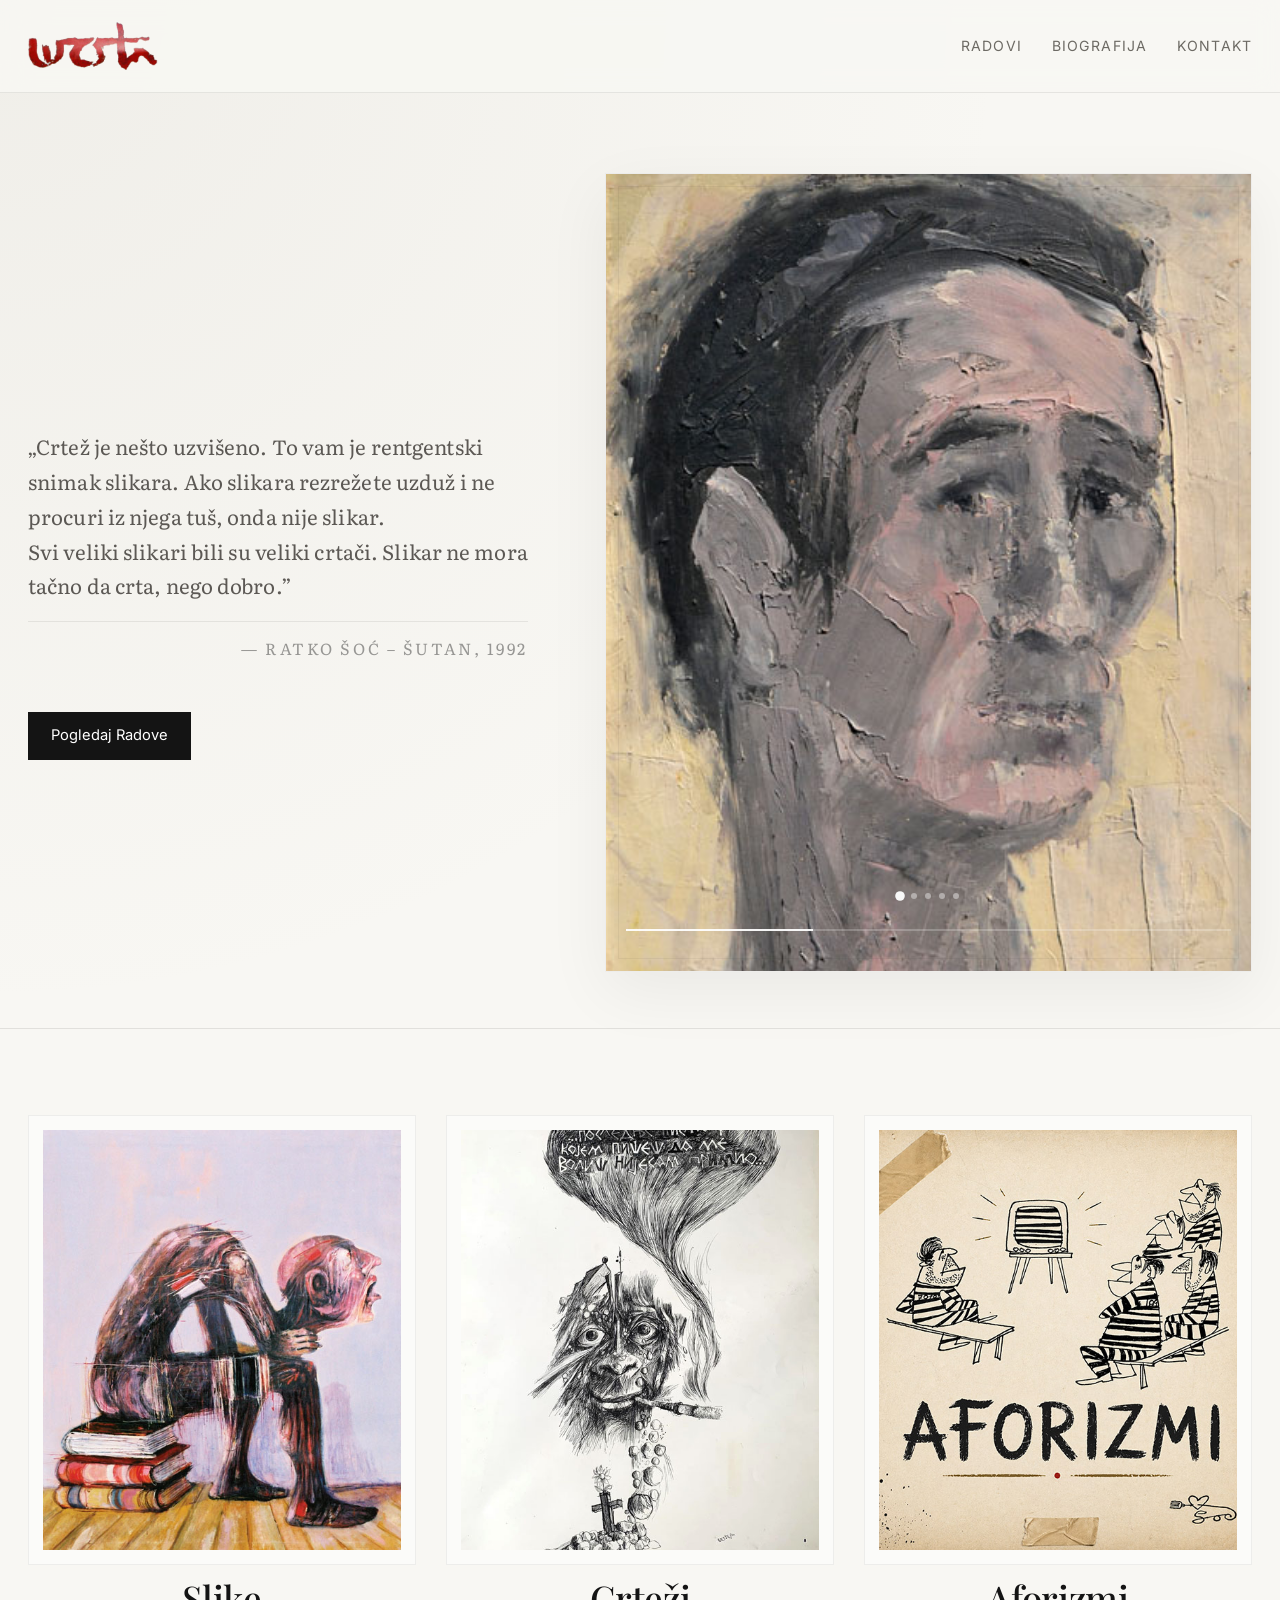
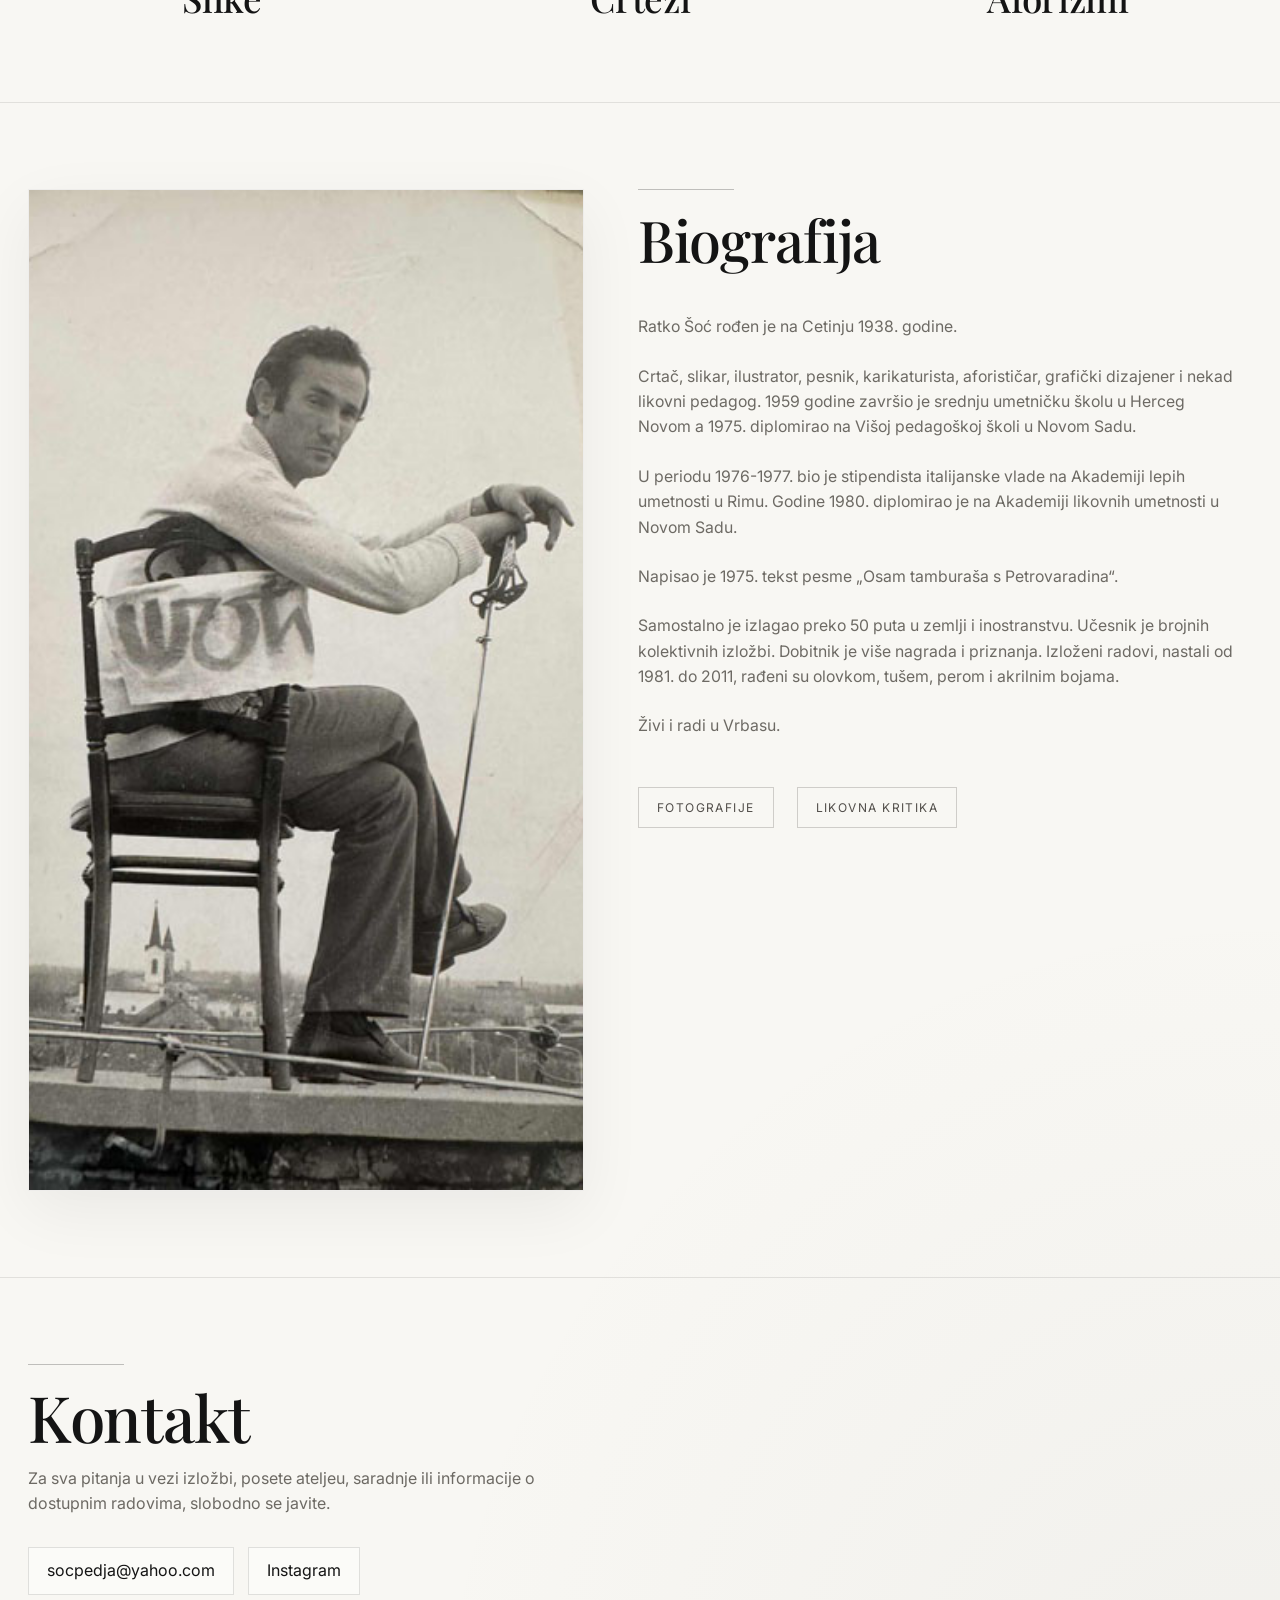
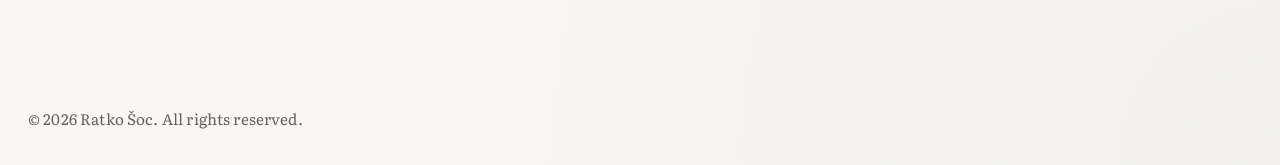
==== commit 51e6cbf2: "ready for deploy" ====
--- a/index.html
+++ b/index.html
@@ -6,19 +6,13 @@
 <meta content="width=device-width, initial-scale=1.0" name="viewport"/>
 <title>Ratko Šoć — Slike, crteži, aforizmi i biografija</title>
 <meta content="Zvanični sajt umetnika Ratka Šoća sa izborom slika, crteža, aforizama, biografijom i kontakt informacijama." name="description"/>
-<meta property="og:title" content="Ratko Šoc" />
-<meta property="og:description" content="Slikarstvo, crteži i aforizmi Ratka Šoca" />
-<meta property="og:image" content="https://ratkosoc.com/images/og/og-image.jpg" />
-<meta property="og:url" content="https://ratkosoc.com/" />
-<meta property="og:type" content="website" />
-
-<meta name="twitter:card" content="summary_large_image" />
+
 <link href="https://fonts.googleapis.com" rel="preconnect"/>
 <link crossorigin="" href="https://fonts.gstatic.com" rel="preconnect"/>
-<link href="https://fonts.googleapis.com/css2?family=Cormorant+Garamond:wght@400;500;600&amp;family=Inter:wght@400;500;600&amp;display=swap" rel="stylesheet"/>
+<link href="https://fonts.googleapis.com/css2?family=Cormorant+Garamond:wght@400;500;600&family=Inter:wght@400;500;600&family=Playfair+Display:wght@400;500;600&display=swap" rel="stylesheet"/>
 <link href="https://fonts.googleapis.com/css2?family=Literata:wght@400;500&amp;display=swap" rel="stylesheet"/>
-<link href="style.css" rel="stylesheet">
-</link><link href="https://ratkosoc.com/" rel="canonical"/><meta content="index,follow,max-image-preview:large" name="robots"/><meta content="Ratko Šoć" name="author"/><meta content="#f8f7f3" name="theme-color"/><meta content="summary_large_image" name="twitter:card"/><meta content="Ratko Šoć — Slike, crteži, aforizmi i biografija" name="twitter:title"/><meta content="Zvanični sajt umetnika Ratka Šoća sa izborom slika, crteža, aforizama, biografijom i kontakt informacijama." name="twitter:description"/><meta content="website" property="og:type"/><meta content="sr_RS" property="og:locale"/><meta content="Ratko Šoć" property="og:site_name"/><meta content="Ratko Šoć — Slike, crteži, aforizmi i biografija" property="og:title"/><meta content="Zvanični sajt umetnika Ratka Šoća sa izborom slika, crteža, aforizama, biografijom i kontakt informacijama." property="og:description"/><meta content="https://ratkosoc.com/" property="og:url"/><meta content="https://ratkosoc.com/images/thumbs/platno/ratko-soc-autoportret-thumbs.jpg" property="og:image"/><script type="application/ld+json">{"@context": "https://schema.org", "@type": "Person", "name": "Ratko Šoć", "alternateName": "Ratko Šoć – Šutan", "url": "https://ratkosoc.com/", "image": "https://ratkosoc.com/images/thumbs/fotografije/ratko-soc-zgrada-thumbs.jpg", "jobTitle": "Slikar, crtač, ilustrator, pesnik i karikaturista", "description": "Zvanični sajt umetnika Ratka Šoća sa izborom slika, crteža, aforizama, biografijom i kontakt informacijama."}</script><meta content="https://ratkosoc.com/images/thumbs/platno/ratko-soc-autoportret-thumbs.jpg" name="twitter:image"/><link rel="icon" type="image/png" sizes="32x32" href="/favicon-32x32.png">
+<link href="style.css" rel="stylesheet"/>
+<link href="https://ratkosoc.com/" rel="canonical"/><meta content="index,follow,max-image-preview:large" name="robots"/><meta content="Ratko Šoć" name="author"/><meta content="#f8f7f3" name="theme-color"/><meta content="summary_large_image" name="twitter:card"/><meta content="Ratko Šoć — Slike, crteži, aforizmi i biografija" name="twitter:title"/><meta content="Zvanični sajt umetnika Ratka Šoća sa izborom slika, crteža, aforizama, biografijom i kontakt informacijama." name="twitter:description"/><meta content="website" property="og:type"/><meta content="sr_RS" property="og:locale"/><meta content="Ratko Šoć" property="og:site_name"/><meta content="Ratko Šoć — Slike, crteži, aforizmi i biografija" property="og:title"/><meta content="Zvanični sajt umetnika Ratka Šoća sa izborom slika, crteža, aforizama, biografijom i kontakt informacijama." property="og:description"/><meta content="https://ratkosoc.com/" property="og:url"/><meta content="https://ratkosoc.com/images/thumbs/platno/ratko-soc-autoportret-thumbs.jpg" property="og:image"/><script type="application/ld+json">{"@context": "https://schema.org", "@type": "Person", "name": "Ratko Šoć", "alternateName": "Ratko Šoć – Šutan", "url": "https://ratkosoc.com/", "image": "https://ratkosoc.com/images/thumbs/fotografije/ratko-soc-zgrada-thumbs.jpg", "jobTitle": "Slikar, crtač, ilustrator, pesnik i karikaturista", "description": "Zvanični sajt umetnika Ratka Šoća sa izborom slika, crteža, aforizama, biografijom i kontakt informacijama."}</script><meta content="https://ratkosoc.com/images/thumbs/platno/ratko-soc-autoportret-thumbs.jpg" name="twitter:image"/><link rel="icon" type="image/png" sizes="32x32" href="/favicon-32x32.png">
 <link rel="icon" type="image/png" sizes="16x16" href="/favicon-16x16.png">
 <link rel="apple-touch-icon" sizes="180x180" href="/apple-touch-icon.png">
 </head>
--- a/style.css
+++ b/style.css
@@ -308,6 +308,10 @@
   opacity: 1;
   z-index: 1;
   pointer-events: auto;
+}
+
+.hero-slide.active img {
+  animation: heroKenBurns 5s ease forwards;
 }
 
 .hero-slide img {
@@ -453,6 +457,8 @@
   transition: transform 700ms ease;
 }
 
+
+
 .entry-card:hover .entry-media,
 .entry-card:focus-visible .entry-media {
   transform: translateY(-4px);
@@ -522,6 +528,8 @@
   margin-bottom: 1.5rem;
   font-size: 0.99rem;
 }
+
+
 
 .about-actions {
   margin-top: 24px;
@@ -629,6 +637,7 @@
 
 .subhero-inner h1 {
   margin-bottom: 18px;
+  animation: quoteReveal 2s cubic-bezier(0.22, 1, 0.36, 1) forwards;
 }
 
 .gallery-section {
@@ -657,6 +666,8 @@
   border: 1px solid rgba(20, 20, 20, 0.06);
   transition: transform var(--transition), box-shadow var(--transition);
 }
+
+
 
 .gallery-card:hover img,
 .gallery-card:focus-visible img {
@@ -679,6 +690,7 @@
   padding: 36px 24px 24px;
 }
 
+
 .lightbox.active {
   display: flex;
 }
@@ -688,6 +700,7 @@
   opacity: 0;
   transition: opacity 240ms ease;
 }
+
 
 .gallery-lightbox-minimal.active {
   opacity: 1;
@@ -1021,12 +1034,14 @@
 }
 
 .kritika-page-signoff {
-  margin-top: 34px;
+  margin-top: 48px;
+  padding-top: 18px;
+  border-top: 1px solid rgba(20, 20, 20, 0.12);
   font-family: "Cormorant Garamond", serif;
-  font-size: 1.45rem;
+  font-size: 1.35rem;
   font-style: italic;
-  line-height: 1.3;
-  color: #111;
+  color: #141414;
+  max-width: 38ch;
 }
 
 .citat {
@@ -1477,6 +1492,8 @@
     margin-bottom: 2rem;
   }
 
+
+
   .kritika-modal {
     width: min(86vw, 900px);
     padding: 44px 36px 34px;
@@ -1782,12 +1799,22 @@
     padding-top: 20px;
   }
 
-  .gallery-card img {
+  /* .gallery-card img {
     width: 100%;
     height: auto;
     aspect-ratio: auto;
     padding: 10px;
-  }
+  } */
+   .gallery-card img {
+  width: 100%;
+  height: auto;
+  aspect-ratio: auto;
+  padding: 10px;
+}
+
+.gallery-grid {
+  gap: 64px;
+}
 
   .lightbox {
     padding: 54px 10px 18px;
@@ -2043,10 +2070,10 @@
   margin: 0 0 20px;
   font-family: "Literata", serif;
   font-size: 1.06rem;
-  line-height: 1.92;
+  line-height: 2;
   letter-spacing: 0.002em;
   color: #1b1b1b;
-  max-width: 70ch;
+  max-width: 68ch;
 }
 
 .kritika-page-body p:last-child {
@@ -2097,4 +2124,257 @@
   .kritika-page-body p {
     max-width: 100%;
   }
+}
+/* =========================
+   KRITIKA PAGE — CLEAN GALLERY
+========================= */
+
+.kritika-page-main {
+  padding: 32px 0 90px;
+}
+
+.kritika-section {
+  padding: 78px 0;
+  border-top: 1px solid rgba(20, 20, 20, 0.08);
+}
+
+.kritika-section:first-of-type {
+  border-top: 0;
+}
+
+.kritika-page-wrap {
+  max-width: 1040px;
+  margin: 0 auto;
+}
+
+.kritika-page-head {
+  margin-bottom: 30px;
+}
+
+.kritika-page-head h2 {
+  font-family: "Cormorant Garamond", serif;
+  font-size: clamp(2.4rem, 4vw, 3.4rem);
+  font-weight: 500;
+  line-height: 1;
+  letter-spacing: 0.01em;
+  color: #141414;
+}
+
+.kritika-page-body {
+  max-width: 9000px;
+  padding-left: 34px;
+  border-left: 1px solid rgba(20, 20, 20, 0.14);
+  background: transparent;
+  box-shadow: none;
+}
+.kritika-page-body::before {
+  display: none;
+}
+
+.kritika-page-body h3 {
+  margin: 0 0 26px;
+  font-family: "Cormorant Garamond", serif;
+  font-size: clamp(1.9rem, 3vw, 2.45rem);
+  font-weight: 500;
+  line-height: 1.15;
+  color: #171717;
+}
+
+.kritika-page-body p {
+  margin: 0 0 21px;
+  font-family: "Literata", serif;
+  font-size: 1.18rem;
+  line-height: 1.92;
+  color: rgba(20, 20, 20, 0.9);
+  max-width: 72ch;
+}
+
+.kritika-page-body > p:first-of-type {
+  font-size: 1.08rem;
+  color: #141414;
+}
+
+.kritika-page-body > p:first-of-type::first-letter {
+  float: none;
+  font-size: inherit;
+  padding: 0;
+}
+
+.kritika-page-signoff {
+  margin-top: 34px;
+  font-family: "Cormorant Garamond", serif;
+  font-size: 1.35rem;
+  font-style: italic;
+  color: #141414;
+}
+
+@media (max-width: 700px) {
+  .kritika-page-main {
+    padding: 18px 0 56px;
+  }
+
+  .kritika-section {
+    padding: 56px 0;
+  }
+
+  .kritika-page-body {
+    padding-left: 18px;
+  }
+
+  .kritika-page-body p {
+    font-size: 0.98rem;
+    line-height: 1.78;
+  }
+}
+
+.about-copy h2::before,
+.contact-box h2::before {
+  content: "";
+  display: block;
+  width: 6rem;
+  height: 1px;
+  background: var(--text);
+  margin-bottom: 22px;
+  opacity: 0.25;
+}
+
+/* ovo ispod izbrisati ako ti se ne svidja,  */
+
+/* =========================
+   GALLERY — MANUAL LAYOUT
+========================= */
+
+.gallery-card.is-tall img {
+  height: 580px;
+  object-fit: cover;
+}
+
+.gallery-card.is-wide {
+  grid-column: span 2;
+}
+
+.gallery-card.is-wide img {
+  height: auto;
+  aspect-ratio: unset;
+  object-fit: contain;
+}
+
+.gallery-card.is-full {
+  grid-column: 1 / -1;
+}
+
+.gallery-card.is-full img {
+  height: 500px;
+  object-fit: cover;
+}
+
+@media (max-width: 1024px) {
+  .gallery-card.is-wide,
+  .gallery-card.is-full {
+    grid-column: span 1;
+  }
+
+  .gallery-card.is-tall img,
+  .gallery-card.is-wide img,
+  .gallery-card.is-full img {
+    height: auto;
+    aspect-ratio: 4 / 5;
+  }
+}
+
+/* =========================
+   BACK TO TOP
+========================= */
+
+.back-to-top {
+  position: fixed;
+  bottom: 24px;
+  right: 20px;
+  width: 40px;
+  height: 40px;
+  border: 1px solid rgba(20, 20, 20, 0.14);
+  background: rgba(248, 247, 243, 0.92);
+  backdrop-filter: blur(8px);
+  cursor: pointer;
+  display: flex;
+  align-items: center;
+  justify-content: center;
+  opacity: 0;
+  pointer-events: none;
+  transition: opacity 300ms ease, transform 300ms ease;
+  z-index: 90;
+}
+
+.back-to-top.visible {
+  opacity: 1;
+  pointer-events: auto;
+}
+
+.back-to-top:hover {
+  transform: translateY(-2px);
+  border-color: rgba(20, 20, 20, 0.3);
+}
+
+.back-to-top svg {
+  width: 16px;
+  height: 16px;
+  stroke: var(--text);
+  fill: none;
+  stroke-width: 1.5;
+  stroke-linecap: round;
+  stroke-linejoin: round;
+}
+
+/* kritika page */
+
+/* prvo slovo kritike da bude uvecano */
+.kritika-page-body > p:first-of-type::first-letter {
+  font-family: "Cormorant Garamond", serif;
+  font-size: 2.8rem;
+  font-weight: 600;
+  line-height: 0.8;
+  float: left;
+  margin-right: 8px;
+  margin-top: 6px;
+  color: var(--text);
+}
+
+/* =========================
+   KRITIKA SIDE PROGRESS
+========================= */
+
+.kritika-progress {
+  position: fixed;
+  left: 24px;
+  top: 50%;
+  transform: translateY(-50%);
+  display: flex;
+  flex-direction: column;
+  gap: 10px;
+  z-index: 50;
+}
+
+.kritika-progress-dot {
+  width: 2px;
+  height: 24px;
+  background: rgba(20, 20, 20, 0.15);
+  border: none;
+  padding: 0;
+  cursor: pointer;
+  transition: all 300ms ease;
+}
+
+.kritika-progress-dot.active {
+  height: 40px;
+  background: rgba(20, 20, 20, 0.7);
+}
+
+.kritika-progress-dot:hover {
+  background: rgba(20, 20, 20, 0.4);
+}
+
+@media (max-width: 1024px) {
+  .kritika-progress {
+    display: none;
+  }
 }
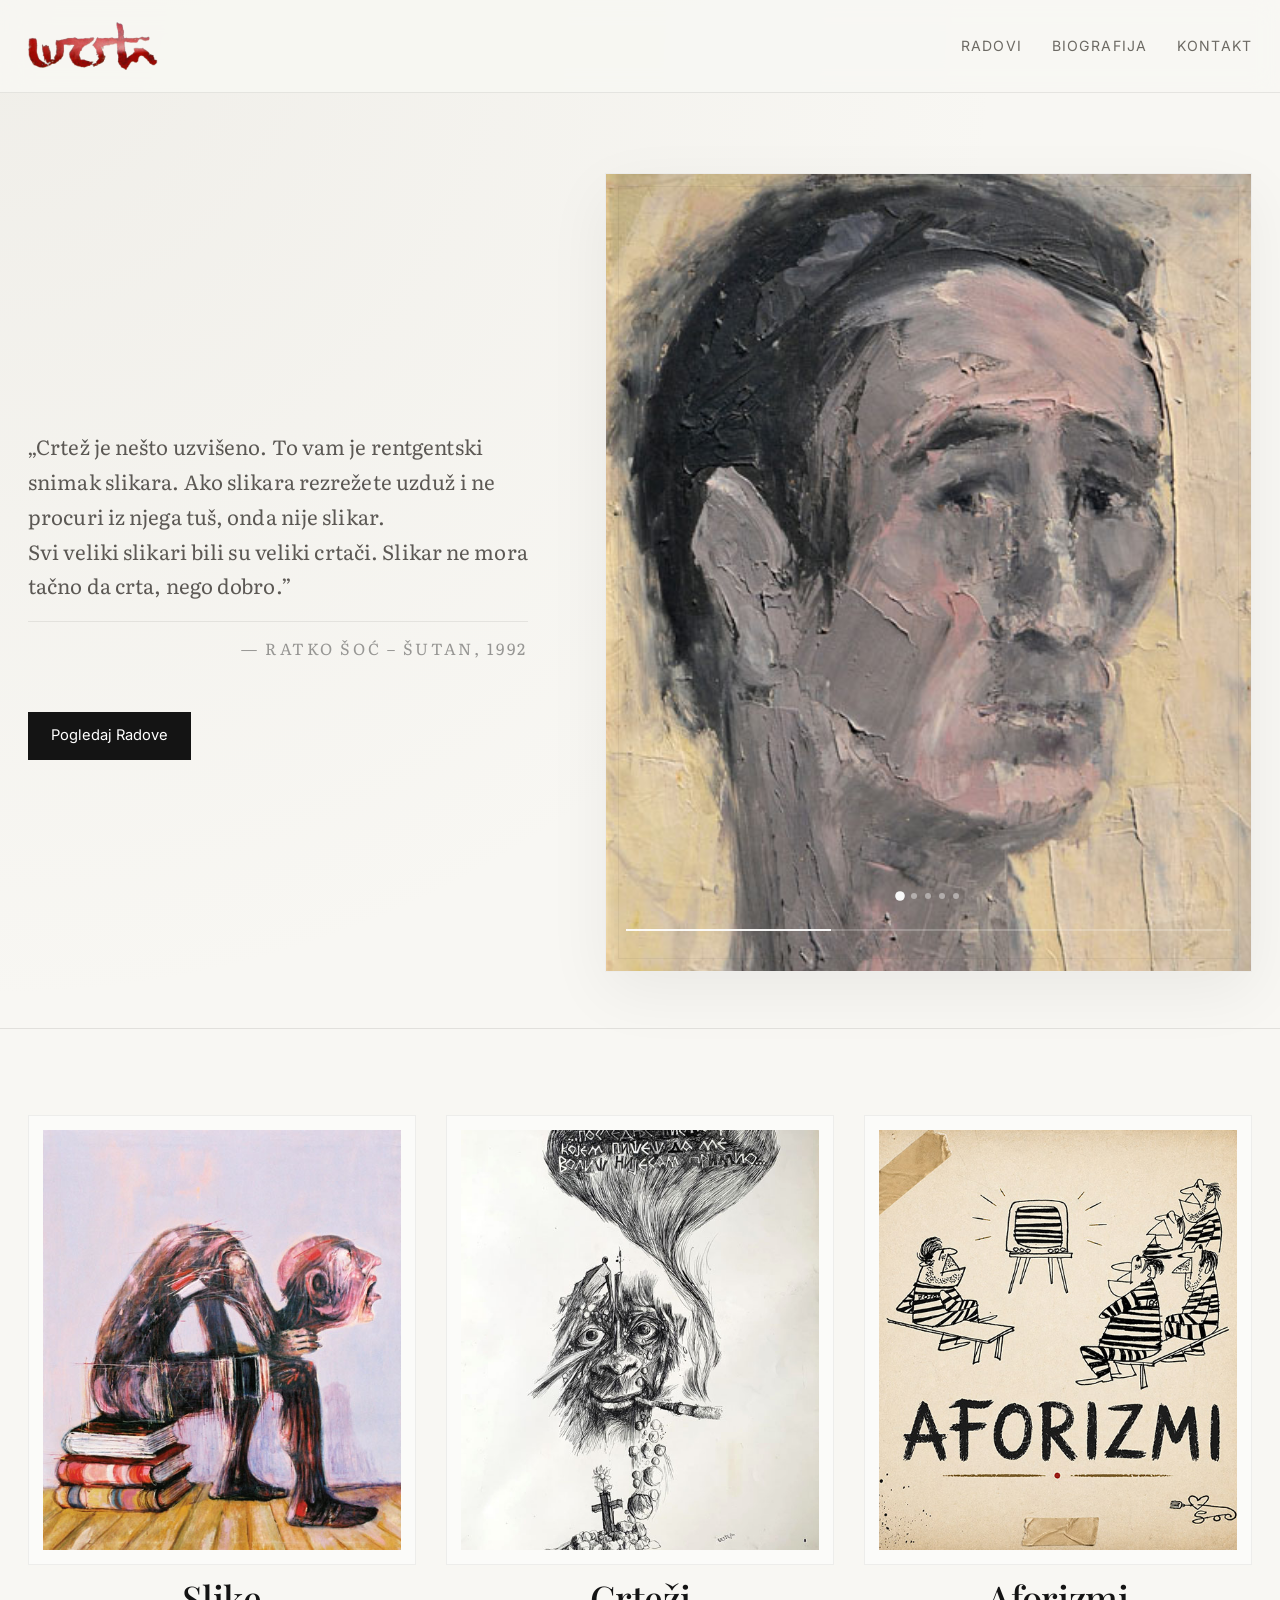
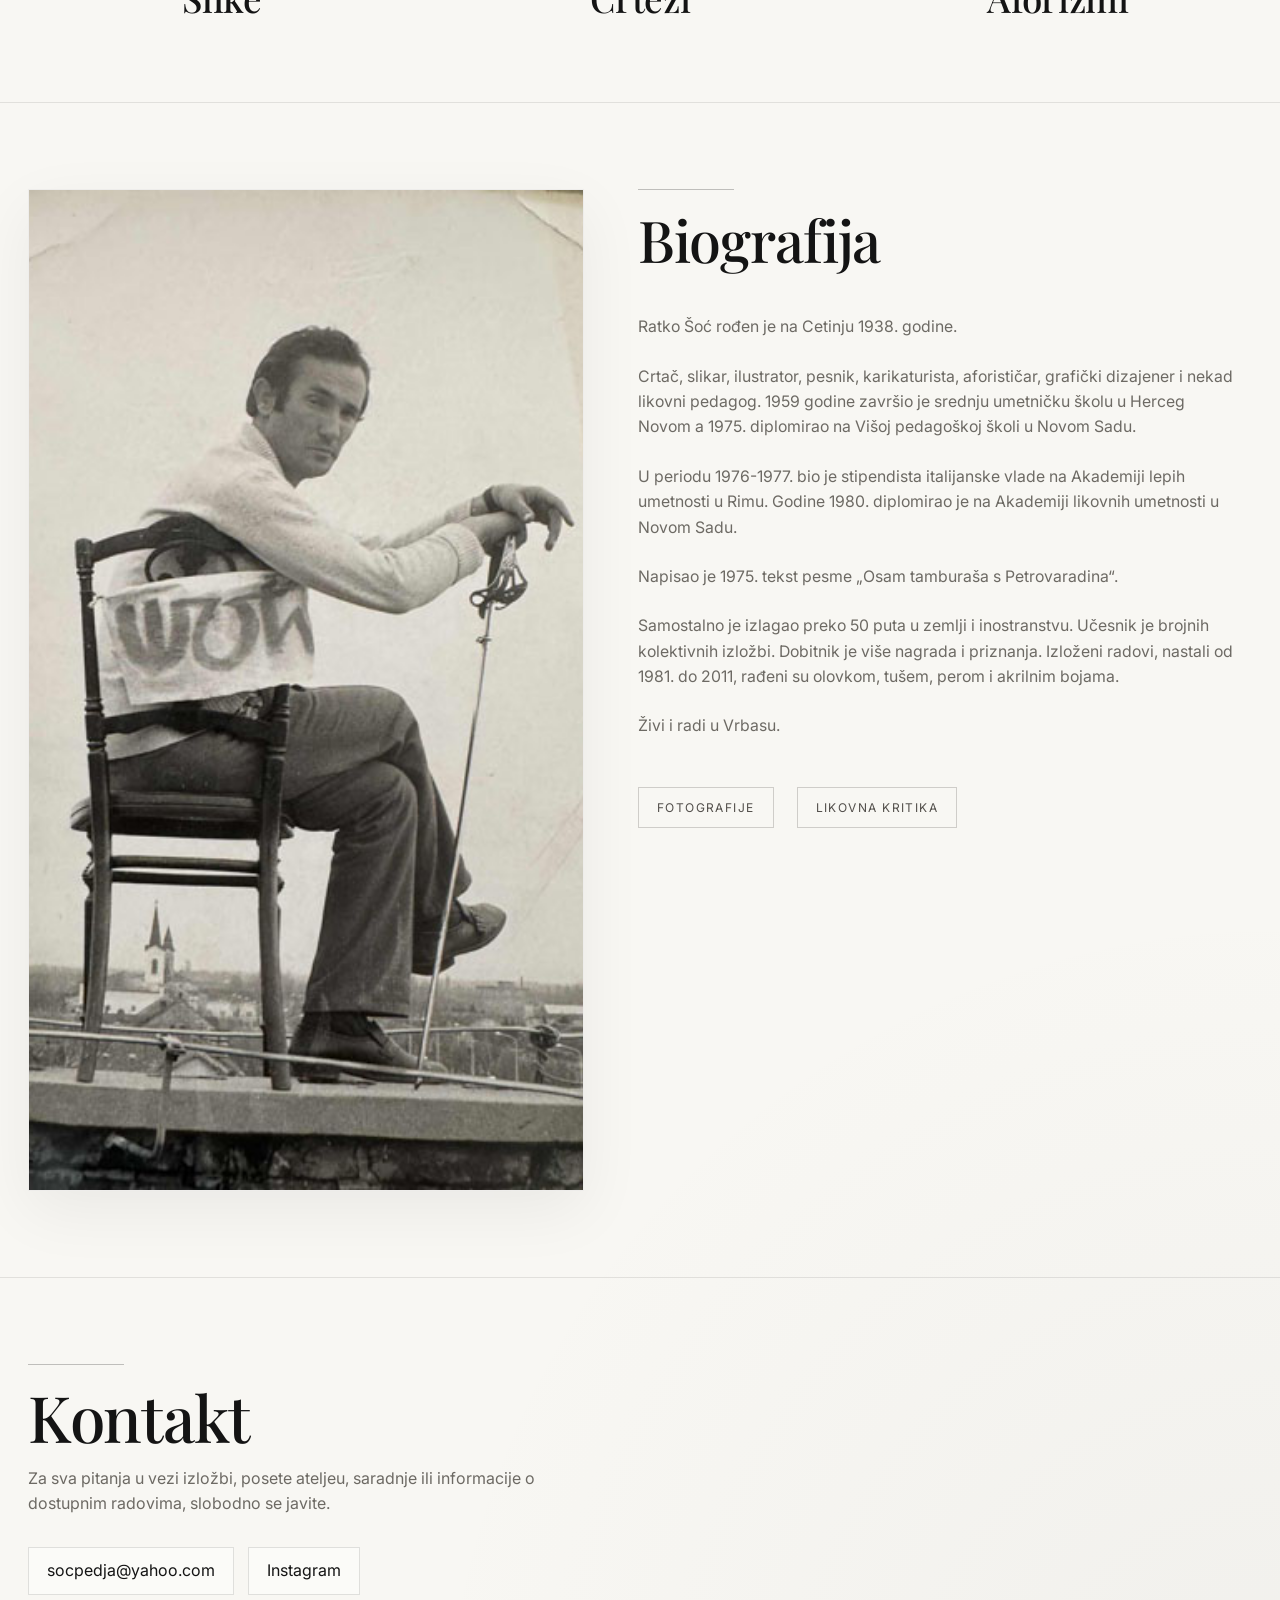
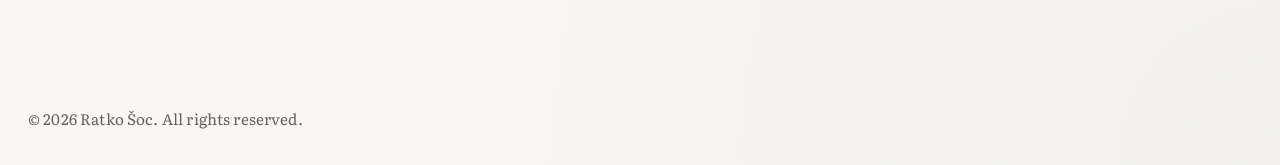
==== commit d0c42960: "Update index.html" ====
--- a/index.html
+++ b/index.html
@@ -12,7 +12,24 @@
 <link href="https://fonts.googleapis.com/css2?family=Cormorant+Garamond:wght@400;500;600&family=Inter:wght@400;500;600&family=Playfair+Display:wght@400;500;600&display=swap" rel="stylesheet"/>
 <link href="https://fonts.googleapis.com/css2?family=Literata:wght@400;500&amp;display=swap" rel="stylesheet"/>
 <link href="style.css" rel="stylesheet"/>
-<link href="https://ratkosoc.com/" rel="canonical"/><meta content="index,follow,max-image-preview:large" name="robots"/><meta content="Ratko Šoć" name="author"/><meta content="#f8f7f3" name="theme-color"/><meta content="summary_large_image" name="twitter:card"/><meta content="Ratko Šoć — Slike, crteži, aforizmi i biografija" name="twitter:title"/><meta content="Zvanični sajt umetnika Ratka Šoća sa izborom slika, crteža, aforizama, biografijom i kontakt informacijama." name="twitter:description"/><meta content="website" property="og:type"/><meta content="sr_RS" property="og:locale"/><meta content="Ratko Šoć" property="og:site_name"/><meta content="Ratko Šoć — Slike, crteži, aforizmi i biografija" property="og:title"/><meta content="Zvanični sajt umetnika Ratka Šoća sa izborom slika, crteža, aforizama, biografijom i kontakt informacijama." property="og:description"/><meta content="https://ratkosoc.com/" property="og:url"/><meta content="https://ratkosoc.com/images/thumbs/platno/ratko-soc-autoportret-thumbs.jpg" property="og:image"/><script type="application/ld+json">{"@context": "https://schema.org", "@type": "Person", "name": "Ratko Šoć", "alternateName": "Ratko Šoć – Šutan", "url": "https://ratkosoc.com/", "image": "https://ratkosoc.com/images/thumbs/fotografije/ratko-soc-zgrada-thumbs.jpg", "jobTitle": "Slikar, crtač, ilustrator, pesnik i karikaturista", "description": "Zvanični sajt umetnika Ratka Šoća sa izborom slika, crteža, aforizama, biografijom i kontakt informacijama."}</script><meta content="https://ratkosoc.com/images/thumbs/platno/ratko-soc-autoportret-thumbs.jpg" name="twitter:image"/><link rel="icon" type="image/png" sizes="32x32" href="/favicon-32x32.png">
+<link href="https://ratkosoc.com/" rel="canonical"/><meta content="index,follow,max-image-preview:large" name="robots"/><meta content="Ratko Šoć" name="author"/><meta content="#f8f7f3" name="theme-color"/><meta content="summary_large_image" name="twitter:card"/><meta content="Ratko Šoć — Slike, crteži, aforizmi i biografija" name="twitter:title"/><meta content="Zvanični sajt umetnika Ratka Šoća sa izborom slika, crteža, aforizama, biografijom i kontakt informacijama." name="twitter:description"/><meta content="website" property="og:type"/><meta content="sr_RS" property="og:locale"/><meta content="Ratko Šoć" property="og:site_name"/><meta content="Ratko Šoć — Slike, crteži, aforizmi i biografija" property="og:title"/><meta content="Zvanični sajt umetnika Ratka Šoća sa izborom slika, crteža, aforizama, biografijom i kontakt informacijama." property="og:description"/><meta content="https://ratkosoc.com/" property="og:url"/><meta content="https://ratkosoc.com/images/thumbs/platno/ratko-soc-autoportret-thumbs.jpg" property="og:image"/><script type="application/ld+json">
+{
+  "@context": "https://schema.org",
+  "@type": "Person",
+  "name": "Ratko Šoć",
+  "alternateName": ["Ratko Šoć – Šutan", "Ratko Soc"],
+  "url": "https://ratkosoc.com/",
+  "image": "https://ratkosoc.com/images/thumbs/fotografije/ratko-soc-zgrada-thumbs.jpg",
+  "jobTitle": "Slikar, crtač, ilustrator, pesnik i karikaturista",
+  "nationality": "Serbian",
+  "birthPlace": "Cetinje, Montenegro",
+  "birthDate": "1938",
+  "description": "Serbian painter, draughtsman, illustrator, caricaturist and aphorist. Born in Cetinje in 1938, lives and works in Vrbas.",
+  "sameAs": [
+    "https://instagram.com/"
+  ]
+}
+</script><meta content="https://ratkosoc.com/images/thumbs/platno/ratko-soc-autoportret-thumbs.jpg" name="twitter:image"/><link rel="icon" type="image/png" sizes="32x32" href="/favicon-32x32.png">
 <link rel="icon" type="image/png" sizes="16x16" href="/favicon-16x16.png">
 <link rel="apple-touch-icon" sizes="180x180" href="/apple-touch-icon.png">
 </head>
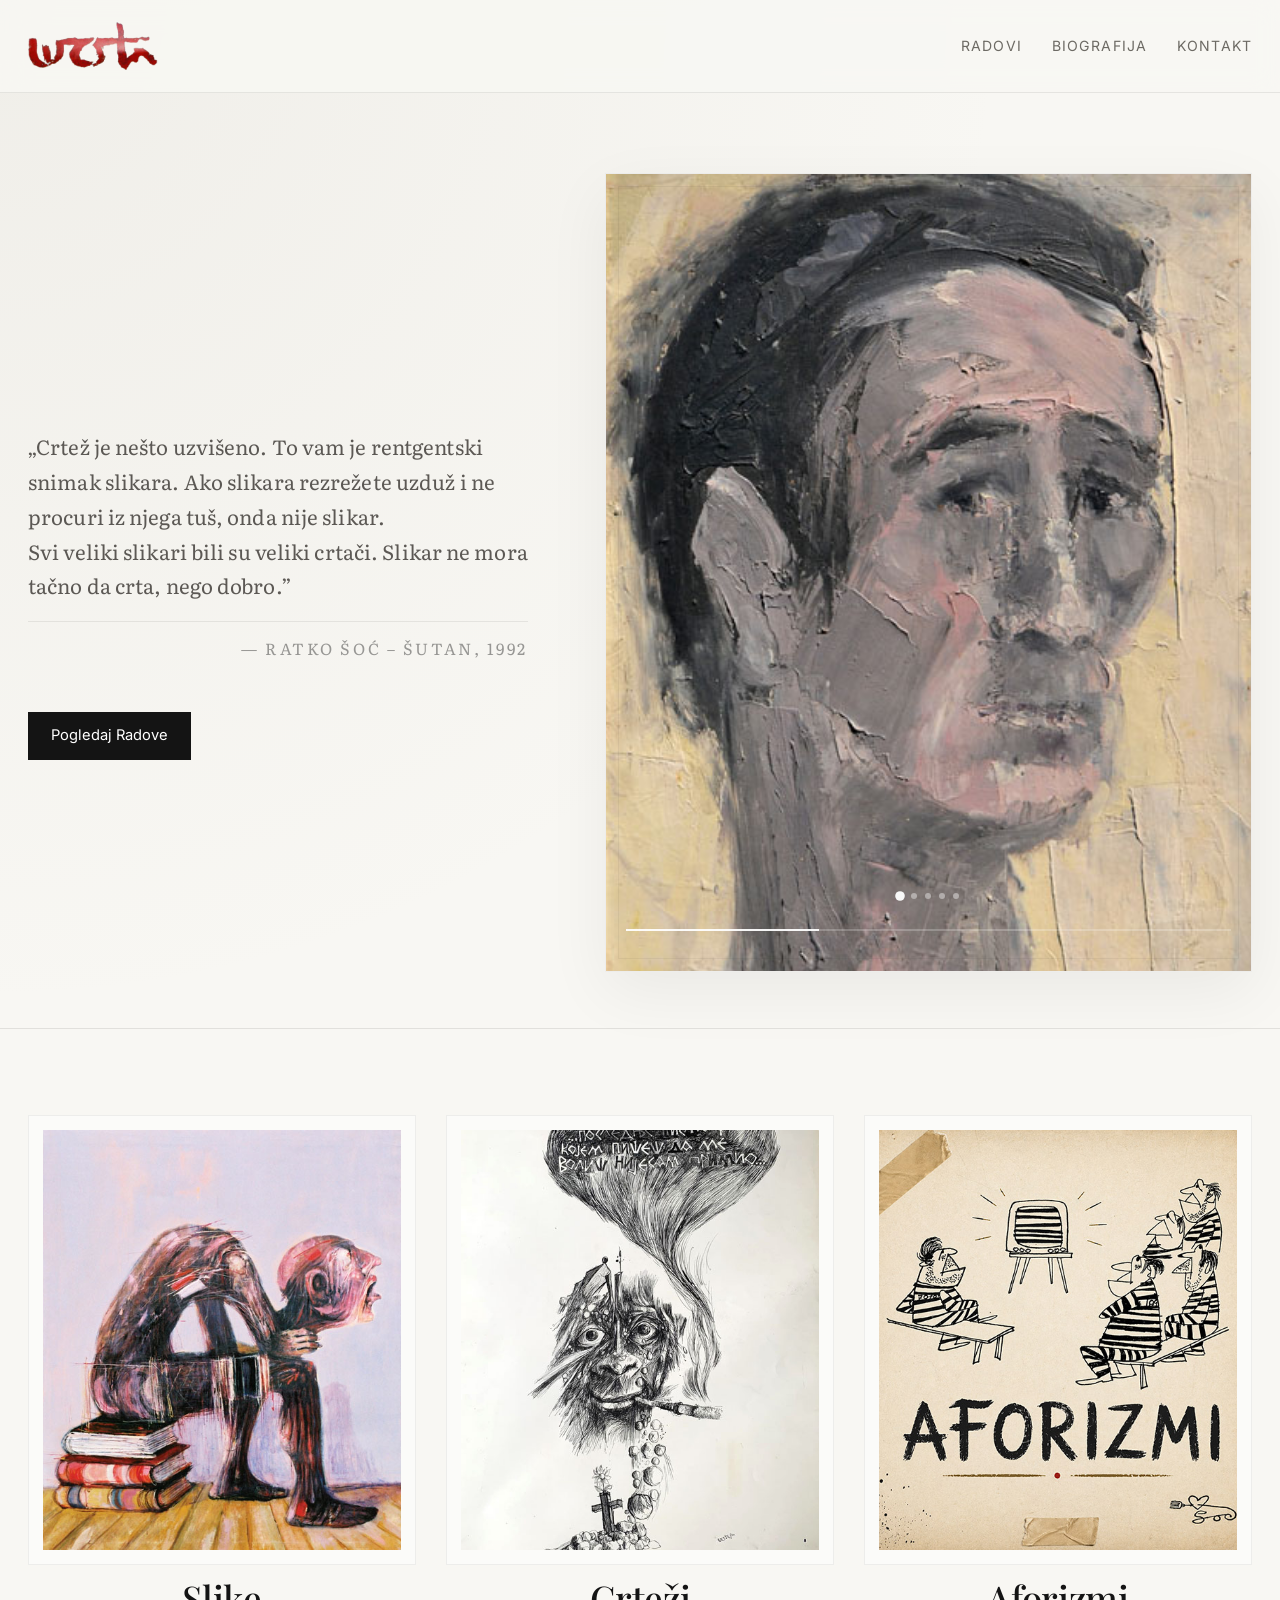
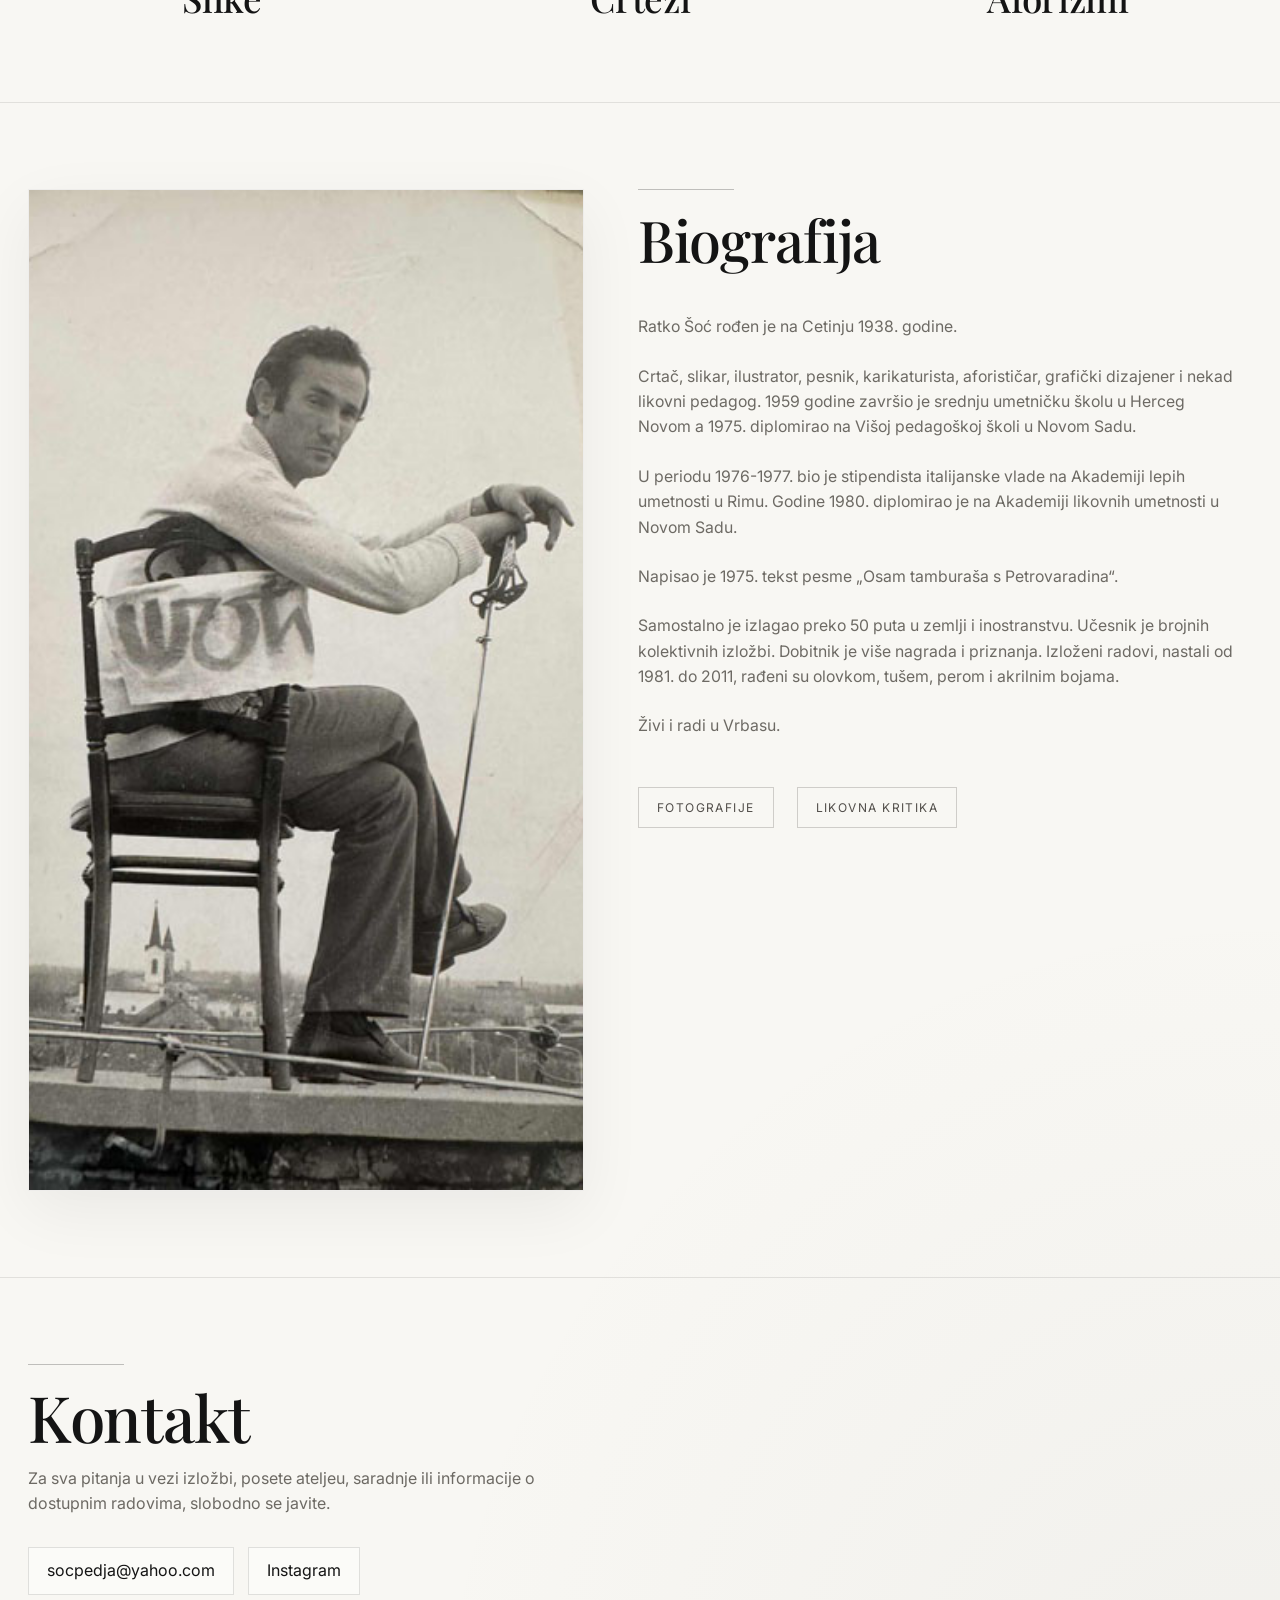
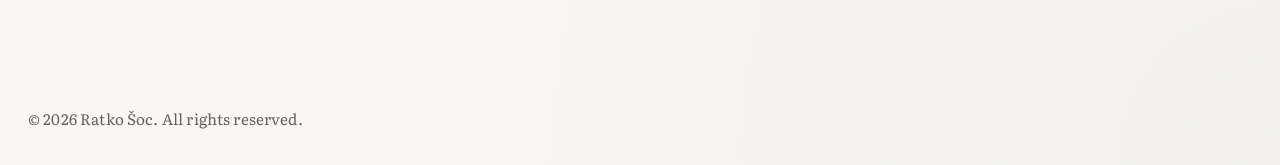
==== commit 4a7f4a16: "small improvements" ====
--- a/index.html
+++ b/index.html
@@ -12,7 +12,26 @@
 <link href="https://fonts.googleapis.com/css2?family=Cormorant+Garamond:wght@400;500;600&family=Inter:wght@400;500;600&family=Playfair+Display:wght@400;500;600&display=swap" rel="stylesheet"/>
 <link href="https://fonts.googleapis.com/css2?family=Literata:wght@400;500&amp;display=swap" rel="stylesheet"/>
 <link href="style.css" rel="stylesheet"/>
-<link href="https://ratkosoc.com/" rel="canonical"/><meta content="index,follow,max-image-preview:large" name="robots"/><meta content="Ratko Šoć" name="author"/><meta content="#f8f7f3" name="theme-color"/><meta content="summary_large_image" name="twitter:card"/><meta content="Ratko Šoć — Slike, crteži, aforizmi i biografija" name="twitter:title"/><meta content="Zvanični sajt umetnika Ratka Šoća sa izborom slika, crteža, aforizama, biografijom i kontakt informacijama." name="twitter:description"/><meta content="website" property="og:type"/><meta content="sr_RS" property="og:locale"/><meta content="Ratko Šoć" property="og:site_name"/><meta content="Ratko Šoć — Slike, crteži, aforizmi i biografija" property="og:title"/><meta content="Zvanični sajt umetnika Ratka Šoća sa izborom slika, crteža, aforizama, biografijom i kontakt informacijama." property="og:description"/><meta content="https://ratkosoc.com/" property="og:url"/><meta content="https://ratkosoc.com/images/thumbs/platno/ratko-soc-autoportret-thumbs.jpg" property="og:image"/><script type="application/ld+json">
+<link href="https://ratkosoc.com/" rel="canonical"/>
+<meta content="index,follow,max-image-preview:large" name="robots"/>
+<meta content="Ratko Šoć" name="author"/>
+<meta content="#f8f7f3" name="theme-color"/>
+<meta content="summary_large_image" name="twitter:card"/>
+<meta content="Ratko Šoć — Slike, crteži, aforizmi i biografija" name="twitter:title"/>
+<meta content="Zvanični sajt umetnika Ratka Šoća sa izborom slika, crteža, aforizama, biografijom i kontakt informacijama." name="twitter:description"/>
+<meta content="website" property="og:type"/><meta content="sr_RS" property="og:locale"/>
+<meta content="Ratko Šoć" property="og:site_name"/>
+<meta content="Ratko Šoć — Slike, crteži, aforizmi i biografija" property="og:title"/>
+<meta content="Zvanični sajt umetnika Ratka Šoća sa izborom slika, crteža, aforizama, biografijom i kontakt informacijama." property="og:description"/>
+<meta content="https://ratkosoc.com/" property="og:url"/>
+<meta property="og:image" content="https://ratkosoc.com/images/og/og-image.jpg">
+<meta property="og:image:secure_url" content="https://ratkosoc.com/images/og/og-image.jpg">
+<meta property="og:image:type" content="image/jpeg">
+<meta property="og:image:width" content="1200">
+<meta property="og:image:height" content="630">
+
+<meta name="twitter:image" content="https://ratkosoc.com/images/og/og-image.jpg">
+<script type="application/ld+json">
 {
   "@context": "https://schema.org",
   "@type": "Person",
@@ -29,7 +48,9 @@
     "https://instagram.com/"
   ]
 }
-</script><meta content="https://ratkosoc.com/images/thumbs/platno/ratko-soc-autoportret-thumbs.jpg" name="twitter:image"/><link rel="icon" type="image/png" sizes="32x32" href="/favicon-32x32.png">
+</script>
+
+<link rel="icon" type="image/png" sizes="32x32" href="/favicon-32x32.png">
 <link rel="icon" type="image/png" sizes="16x16" href="/favicon-16x16.png">
 <link rel="apple-touch-icon" sizes="180x180" href="/apple-touch-icon.png">
 </head>
